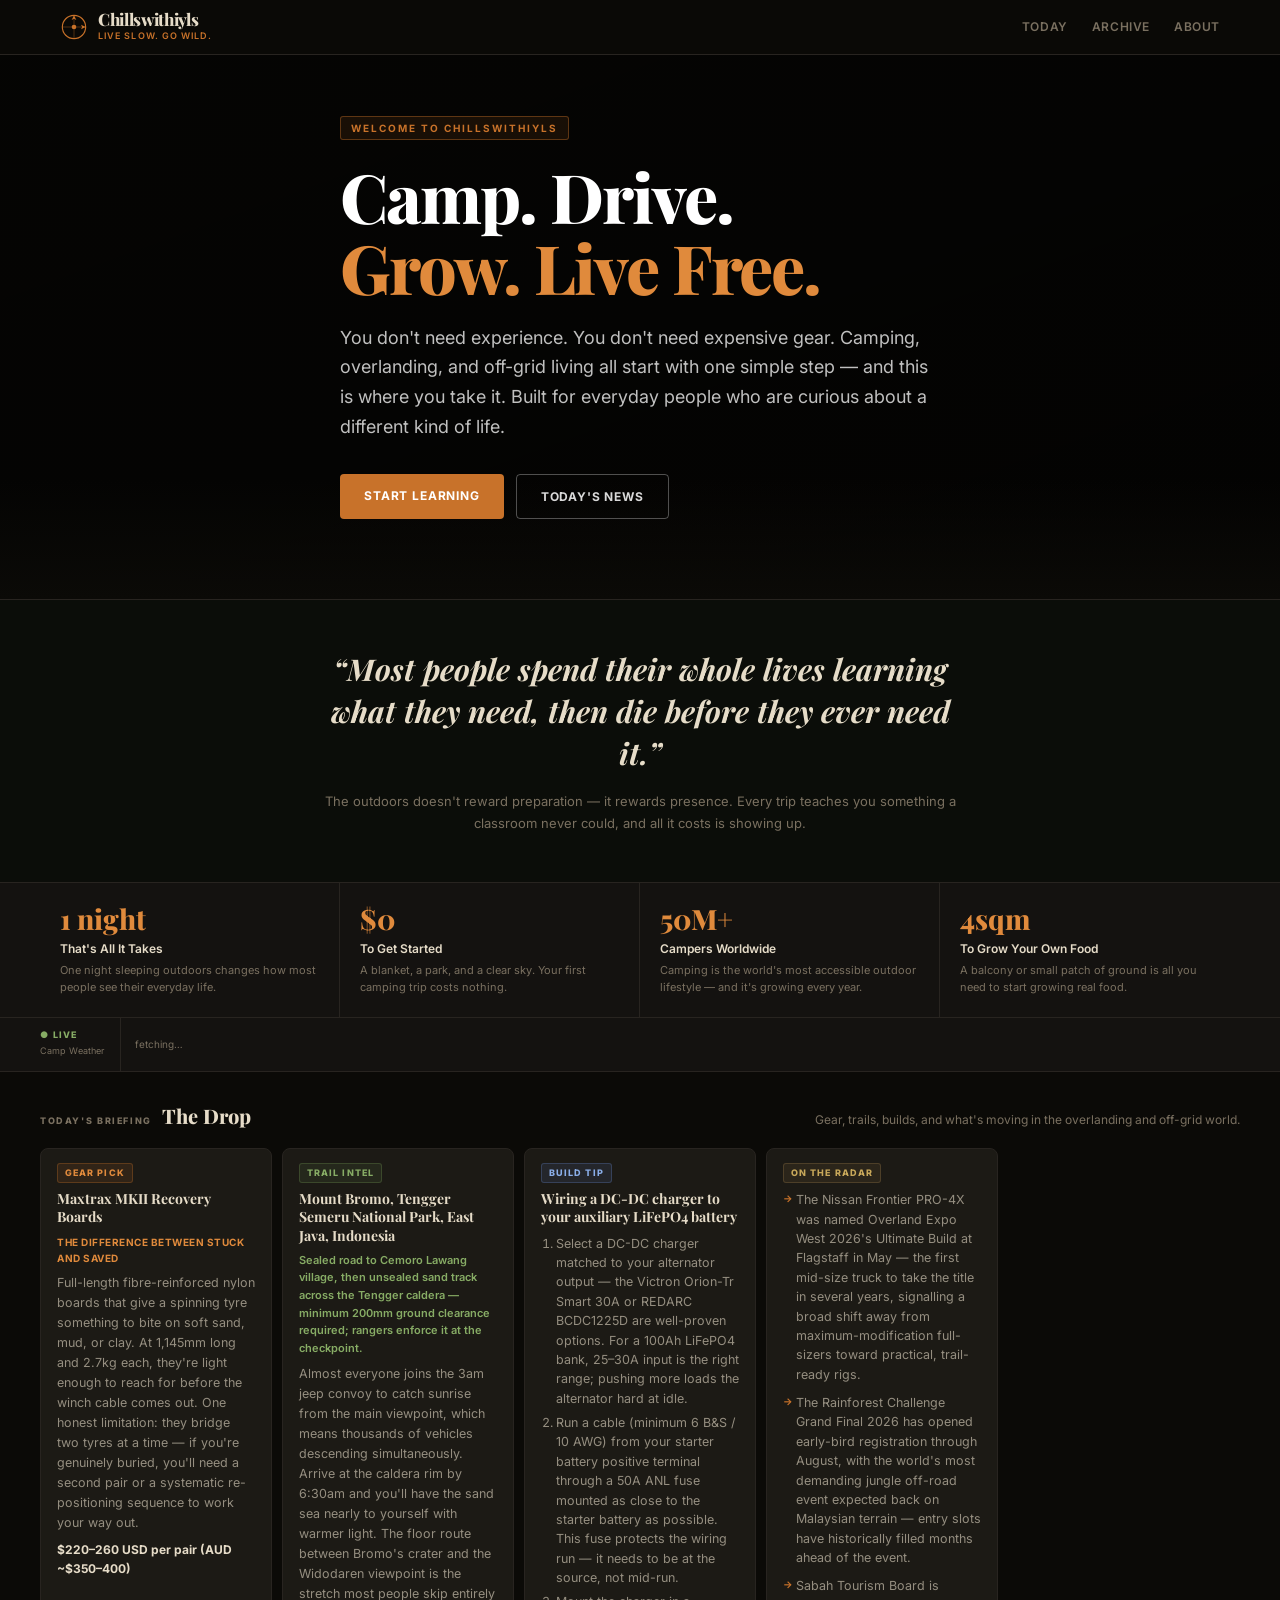
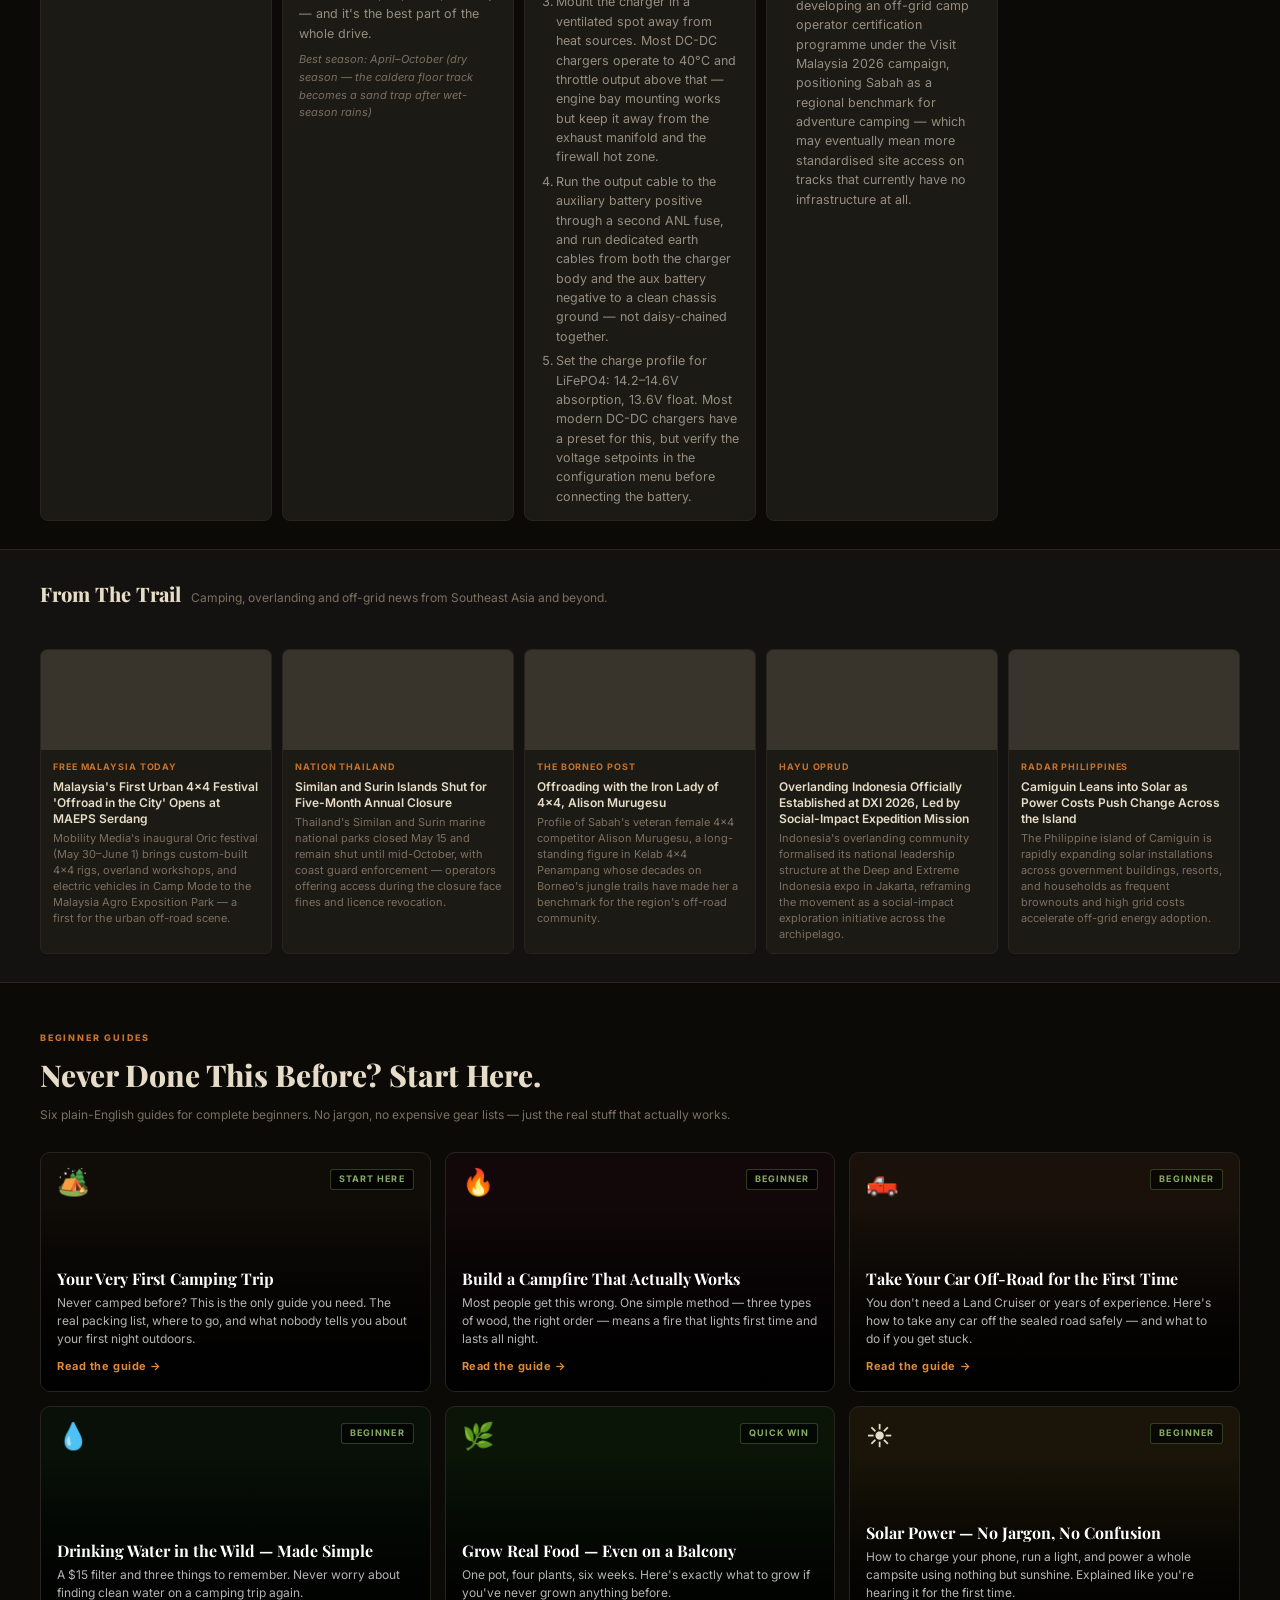
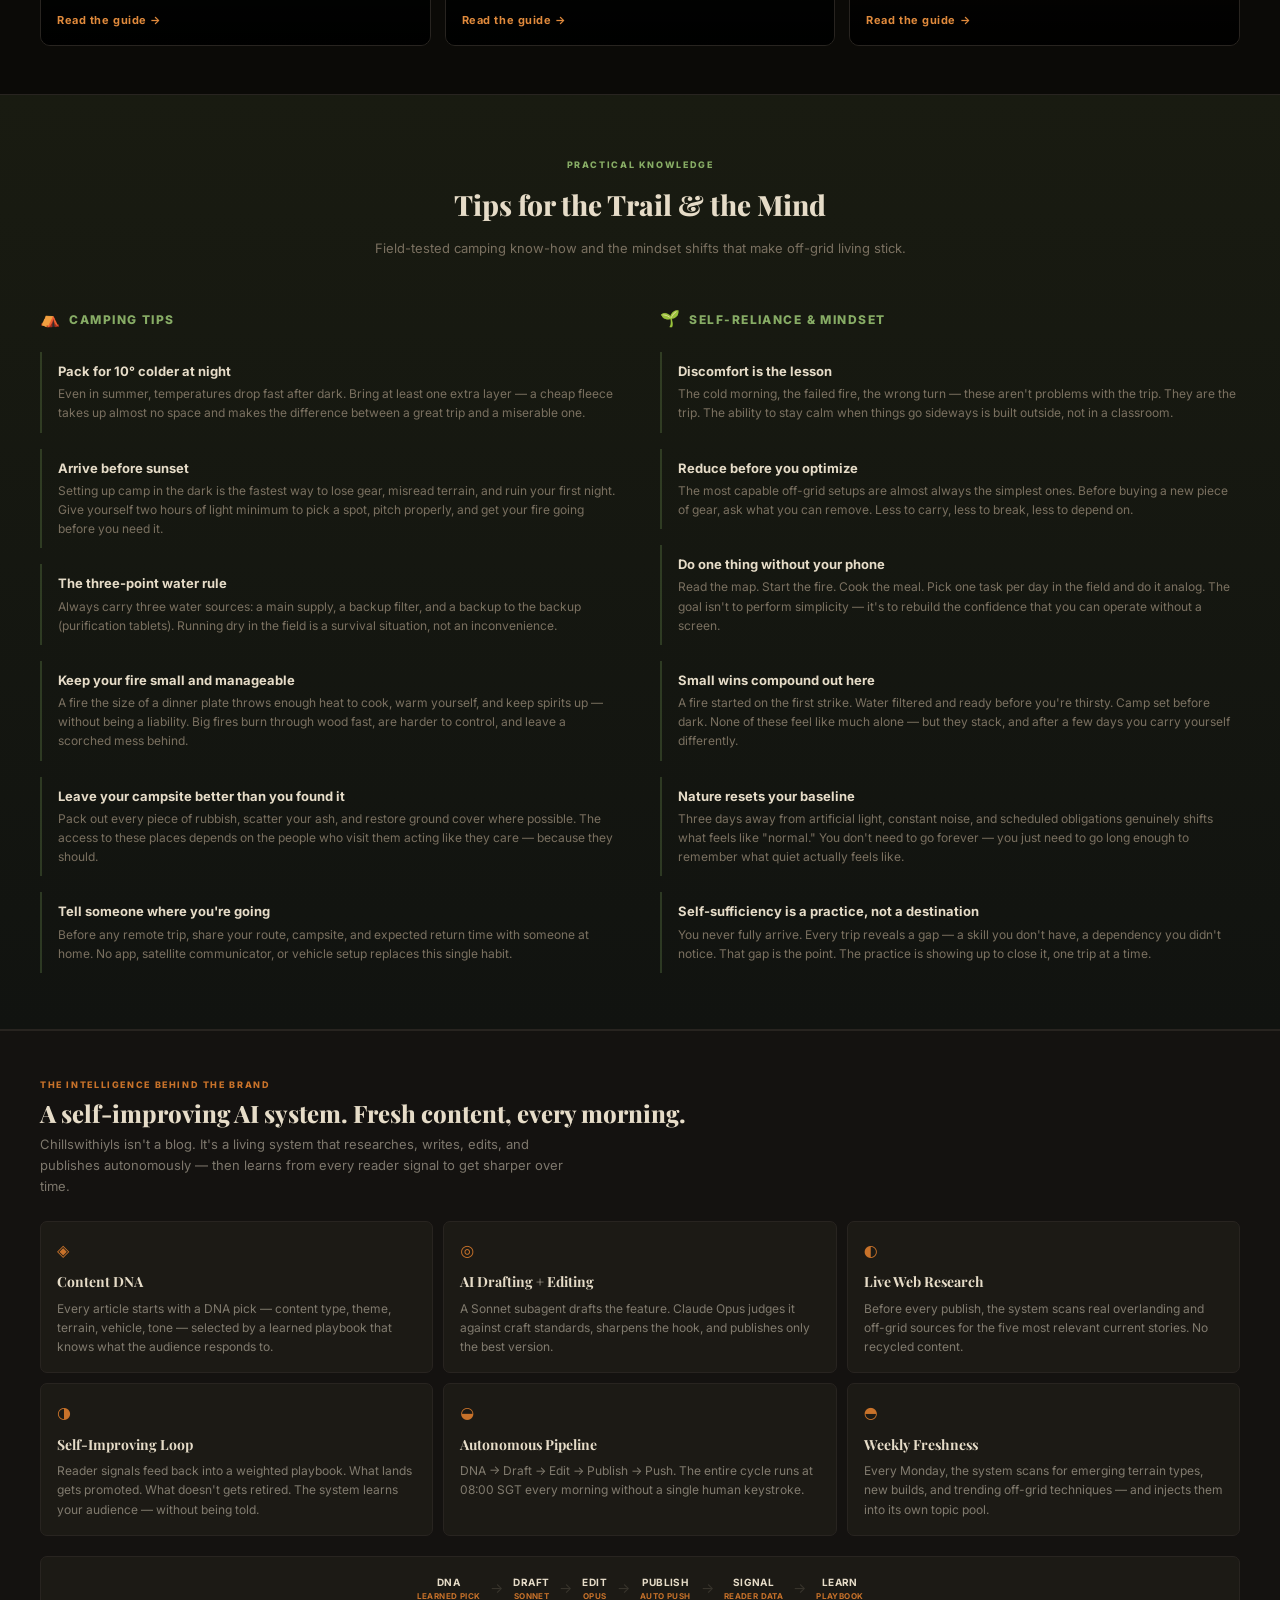
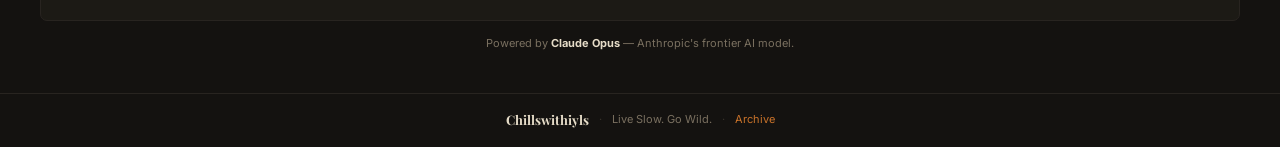
==== index.html @ 03a6cbcc "chore: publish 2026-06-02 14:29 SGT" ====
<!DOCTYPE html>
<html lang="en">
<head>
<meta charset="utf-8">
<meta name="viewport" content="width=device-width, initial-scale=1">
<title>Chillswithiyls — Live Slow. Go Wild.</title>
<meta name="description" content="Discover off-grid living, 4x4 culture, and self-sufficient life. Tutorials, daily briefings and real-world inspiration — for beginners and beyond.">
<link rel="canonical" href="https://adamdegoat.github.io/chillswithiyls/">
<meta property="og:type" content="website">
<meta property="og:site_name" content="Chillswithiyls">
<meta property="og:title" content="Chillswithiyls — Live Slow. Go Wild.">
<meta property="og:description" content="Discover off-grid living, 4x4 culture, and self-sufficient life. Tutorials, daily briefings and real-world inspiration — for beginners and beyond.">
<meta property="og:image" content="https://adamdegoat.github.io/chillswithiyls/assets/og-default.png">
<meta property="og:url" content="https://adamdegoat.github.io/chillswithiyls/">
<meta name="twitter:card" content="summary_large_image">
<link rel="preconnect" href="https://fonts.googleapis.com">
<link rel="preconnect" href="https://fonts.gstatic.com" crossorigin>
<link href="https://fonts.googleapis.com/css2?family=Playfair+Display:ital,wght@0,700;0,800;1,700&family=Inter:wght@400;500;600&display=swap" rel="stylesheet">
<link rel="stylesheet" href="https://adamdegoat.github.io/chillswithiyls/assets/style.css?v=202606021429">
</head>
<body>

<header class="masthead">
  <div class="mast-inner">
    <a href="https://adamdegoat.github.io/chillswithiyls/" class="mast-logo">
      <svg class="mast-icon" viewBox="0 0 48 48" fill="none" xmlns="http://www.w3.org/2000/svg">
        <circle cx="24" cy="24" r="20" stroke="currentColor" stroke-width="2"/>
        <path d="M24 4 L24 44 M4 24 L44 24" stroke="currentColor" stroke-width="1.5" opacity="0.4"/>
        <circle cx="24" cy="24" r="4" fill="currentColor"/>
        <path d="M24 4 L28 12 L24 10 L20 12 Z" fill="currentColor"/>
        <path d="M44 24 L36 20 L38 24 L36 28 Z" fill="currentColor"/>
      </svg>
      <div class="mast-text">
        <span class="mast-brand">Chillswithiyls</span>
        <span class="mast-tag">Live Slow. Go Wild.</span>
      </div>
    </a>
    <nav class="mast-nav">
      <a href="https://adamdegoat.github.io/chillswithiyls/">Today</a>
      <a href="https://adamdegoat.github.io/chillswithiyls/archive.html">Archive</a>
      <a href="https://adamdegoat.github.io/chillswithiyls/#how-it-works">About</a>
    </nav>
  </div>
</header>


<main>
  
<section class="lifestyle-hero">
  <div class="hero-content">
    <span class="hero-eyebrow">Welcome to Chillswithiyls</span>
    <h1 class="hero-headline">Camp. Drive.<br><span>Grow. Live Free.</span></h1>
    <p class="hero-sub">You don't need experience. You don't need expensive gear. Camping, overlanding, and off-grid living all start with one simple step — and this is where you take it. Built for everyday people who are curious about a different kind of life.</p>
    <div class="hero-actions">
      <a href="#start-here" class="btn-primary">Start Learning</a>
      <a href="#from-trail" class="btn-ghost">Today's News</a>
    </div>
  </div>
</section>

  
<section class="philosophy">
  <div class="philosophy-inner">
    <p class="phil-quote">&ldquo;Most people spend their whole lives learning what they need, then die before they ever need it.&rdquo;</p>
    <p class="phil-sub">The outdoors doesn&#x27;t reward preparation — it rewards presence. Every trip teaches you something a classroom never could, and all it costs is showing up.</p>
  </div>
</section>

  <section class="why-strip"><div class="why-inner"><div class="why-card"><span class="why-number">1 night</span><span class="why-label">That&#x27;s All It Takes</span><span class="why-desc">One night sleeping outdoors changes how most people see their everyday life.</span></div><div class="why-card"><span class="why-number">$0</span><span class="why-label">To Get Started</span><span class="why-desc">A blanket, a park, and a clear sky. Your first camping trip costs nothing.</span></div><div class="why-card"><span class="why-number">50M+</span><span class="why-label">Campers Worldwide</span><span class="why-desc">Camping is the world&#x27;s most accessible outdoor lifestyle — and it&#x27;s growing every year.</span></div><div class="why-card"><span class="why-number">4sqm</span><span class="why-label">To Grow Your Own Food</span><span class="why-desc">A balcony or small patch of ground is all you need to start growing real food.</span></div></div></section>
  
<section class="weather-panel" id="camp-weather">
  <div class="weather-inner">
    <div class="weather-bar">
      <div class="weather-label-col">
        <span class="weather-label">&#9679; Live</span>
        <span class="weather-sublabel">Camp Weather</span>
        <span class="weather-updated" id="weather-updated"></span>
      </div>
      <div class="weather-locs" id="weather-grid"><span class="weather-loading">fetching&hellip;</span></div>
    </div>
  </div>
</section>
<script>
(function() {
  var LOCS = [
    { name: 'Cameron Highlands', sub: 'MY', lat: 4.4696, lon: 101.3810, tz: 'Asia/Kuala_Lumpur' },
    { name: "Fraser's Hill",     sub: 'MY', lat: 3.7167, lon: 101.7333, tz: 'Asia/Kuala_Lumpur' },
    { name: 'Taman Negara',      sub: 'MY', lat: 4.7167, lon: 102.3833, tz: 'Asia/Kuala_Lumpur' },
    { name: 'Chiang Mai',        sub: 'TH', lat: 18.7883, lon: 98.9853, tz: 'Asia/Bangkok' },
    { name: 'Khao Yai',          sub: 'TH', lat: 14.4260, lon: 101.3686, tz: 'Asia/Bangkok' },
    { name: 'Krabi',             sub: 'TH', lat: 8.0863,  lon: 98.9063,  tz: 'Asia/Bangkok' }
  ];
  var WMO = {
    0:'\u2600\ufe0f',1:'\ud83c\udf24\ufe0f',2:'\u26c5',3:'\u2601\ufe0f',
    45:'\ud83c\udf2b\ufe0f',48:'\ud83c\udf2b\ufe0f',
    51:'\ud83c\udf26\ufe0f',53:'\ud83c\udf26\ufe0f',55:'\ud83c\udf27\ufe0f',
    61:'\ud83c\udf27\ufe0f',63:'\ud83c\udf27\ufe0f',65:'\ud83c\udf27\ufe0f',
    80:'\ud83c\udf26\ufe0f',81:'\ud83c\udf27\ufe0f',82:'\u26c8\ufe0f',
    95:'\u26c8\ufe0f',96:'\u26c8\ufe0f',99:'\u26c8\ufe0f'
  };
  function icon(c){ return WMO[c]||WMO[Math.floor(c/10)*10]||'\ud83c\udf21\ufe0f'; }
  function outlook(rain,wind){
    if(rain<=20&&wind<=25) return['Good','#87ac65'];
    if(rain<=50&&wind<=40) return['Fair','#c8a85a'];
    return['Tough','#c8722a'];
  }
  var DAYS=['Sun','Mon','Tue','Wed','Thu','Fri','Sat'];
  var grid=document.getElementById('weather-grid');
  var upd=document.getElementById('weather-updated');
  if(!grid) return;
  var pending=LOCS.length, items=new Array(LOCS.length);
  LOCS.forEach(function(loc,idx){
    fetch('https://api.open-meteo.com/v1/forecast?latitude='+loc.lat+'&longitude='+loc.lon
      +'&current=temperature_2m,weather_code,wind_speed_10m,relative_humidity_2m,apparent_temperature'
      +'&daily=weather_code,temperature_2m_max,temperature_2m_min,precipitation_probability_max'
      +'&timezone='+encodeURIComponent(loc.tz)+'&forecast_days=4')
    .then(function(r){return r.json();})
    .then(function(d){
      var cur=d.current, dl=d.daily;
      var rain=dl.precipitation_probability_max[0]||0;
      var ol=outlook(rain,cur.wind_speed_10m);
      var fcast=dl.time.slice(1,4).map(function(t,i){
        var day=new Date(t);
        return '<span class="wf-pill">'
          +DAYS[day.getDay()].slice(0,2)
          +' '+icon(dl.weather_code[i+1])
          +' '+Math.round(dl.temperature_2m_max[i+1])
          +'/'+Math.round(dl.temperature_2m_min[i+1])+'&deg;'
          +' <em>'+( dl.precipitation_probability_max[i+1]||0)+'%</em>'
          +'</span>';
      }).join('');
      var el=document.createElement('div');
      el.className='weather-loc'+(idx===2?' weather-loc--divider':'');
      el.innerHTML=
        '<div class="wl-top">'
          +'<span class="wl-name">'+loc.name+'</span>'
          +'<span class="wl-country">'+loc.sub+'</span>'
        +'</div>'
        +'<div class="wl-main">'
          +'<span class="wl-icon">'+icon(cur.weather_code)+'</span>'
          +'<span class="wl-temp">'+Math.round(cur.temperature_2m)+'&deg;</span>'
          +'<span class="wl-feels">feels '+Math.round(cur.apparent_temperature)+'&deg;</span>'
          +'<span class="wl-score" style="color:'+ol[1]+'">'+ol[0]+'</span>'
        +'</div>'
        +'<div class="wl-meta">'
          +'<span>&#128167;'+cur.relative_humidity_2m+'%</span>'
          +'<span>&#128168;'+Math.round(cur.wind_speed_10m)+'km/h</span>'
          +'<span>&#127783;'+rain+'% rain</span>'
        +'</div>'
        +'<div class="wl-forecast">'+fcast+'</div>';
      items[idx]=el;
      if(--pending===0){
        grid.innerHTML='';
        items.forEach(function(e){if(e)grid.appendChild(e);});
        var n=new Date();
        upd.textContent=n.getHours()+':'+(n.getMinutes()<10?'0':'')+n.getMinutes()+' SGT';
      }
    }).catch(function(){if(--pending===0&&!grid.children.length)grid.innerHTML='';});
  });
})();
</script>

  
<section class="the-drop" id="the-drop">
  <div class="drop-inner">
    <div class="drop-header">
      <span class="drop-eyebrow">Today's Briefing</span>
      <h2 class="drop-heading">The Drop</h2>
      <p class="drop-sub">Gear, trails, builds, and what's moving in the overlanding and off-grid world.</p>
    </div>
    <div class="drop-grid">
      
<div class="drop-card">
  <div class="drop-pill drop-pill--gear">Gear Pick</div>
  <h3 class="drop-title">Maxtrax MKII Recovery Boards</h3>
  <p class="drop-verdict">The difference between stuck and saved</p>
  <p class="drop-body">Full-length fibre-reinforced nylon boards that give a spinning tyre something to bite on soft sand, mud, or clay. At 1,145mm long and 2.7kg each, they&#x27;re light enough to reach for before the winch cable comes out. One honest limitation: they bridge two tyres at a time — if you&#x27;re genuinely buried, you&#x27;ll need a second pair or a systematic re-positioning sequence to work your way out.</p>
  <span class="drop-price">$220–260 USD per pair (AUD ~$350–400)</span>
</div>
      
<div class="drop-card">
  <div class="drop-pill drop-pill--trail">Trail Intel</div>
  <h3 class="drop-title">Mount Bromo, Tengger Semeru National Park, East Java, Indonesia</h3>
  <p class="drop-access">Sealed road to Cemoro Lawang village, then unsealed sand track across the Tengger caldera — minimum 200mm ground clearance required; rangers enforce it at the checkpoint.</p>
  <p class="drop-body">Almost everyone joins the 3am jeep convoy to catch sunrise from the main viewpoint, which means thousands of vehicles descending simultaneously. Arrive at the caldera rim by 6:30am and you&#x27;ll have the sand sea nearly to yourself with warmer light. The floor route between Bromo&#x27;s crater and the Widodaren viewpoint is the stretch most people skip entirely — and it&#x27;s the best part of the whole drive.</p>
  <span class="drop-season">Best season: April–October (dry season — the caldera floor track becomes a sand trap after wet-season rains)</span>
</div>
      
<div class="drop-card">
  <div class="drop-pill drop-pill--build">Build Tip</div>
  <h3 class="drop-title">Wiring a DC-DC charger to your auxiliary LiFePO4 battery</h3>
  <ol class='drop-steps'><li>Select a DC-DC charger matched to your alternator output — the Victron Orion-Tr Smart 30A or REDARC BCDC1225D are well-proven options. For a 100Ah LiFePO4 bank, 25–30A input is the right range; pushing more loads the alternator hard at idle.</li><li>Run a cable (minimum 6 B&amp;S / 10 AWG) from your starter battery positive terminal through a 50A ANL fuse mounted as close to the starter battery as possible. This fuse protects the wiring run — it needs to be at the source, not mid-run.</li><li>Mount the charger in a ventilated spot away from heat sources. Most DC-DC chargers operate to 40°C and throttle output above that — engine bay mounting works but keep it away from the exhaust manifold and the firewall hot zone.</li><li>Run the output cable to the auxiliary battery positive through a second ANL fuse, and run dedicated earth cables from both the charger body and the aux battery negative to a clean chassis ground — not daisy-chained together.</li><li>Set the charge profile for LiFePO4: 14.2–14.6V absorption, 13.6V float. Most modern DC-DC chargers have a preset for this, but verify the voltage setpoints in the configuration menu before connecting the battery.</li></ol>
</div>
      
<div class="drop-card">
  <div class="drop-pill drop-pill--radar">On The Radar</div>
  <ul class="drop-radar"><li>The Nissan Frontier PRO-4X was named Overland Expo West 2026&#x27;s Ultimate Build at Flagstaff in May — the first mid-size truck to take the title in several years, signalling a broad shift away from maximum-modification full-sizers toward practical, trail-ready rigs.</li><li>The Rainforest Challenge Grand Final 2026 has opened early-bird registration through August, with the world&#x27;s most demanding jungle off-road event expected back on Malaysian terrain — entry slots have historically filled months ahead of the event.</li><li>Sabah Tourism Board is developing an off-grid camp operator certification programme under the Visit Malaysia 2026 campaign, positioning Sabah as a regional benchmark for adventure camping — which may eventually mean more standardised site access on tracks that currently have no infrastructure at all.</li></ul>
</div>
    </div>
  </div>
</section>
  
<section class="from-trail" id="from-trail">
  <div class="section-inner">
    <div class="section-header">
      <h2 class="section-title">From The Trail</h2>
      <span class="section-sub">Camping, overlanding and off-grid news from Southeast Asia and beyond.</span>
    </div>
    <div class="news-grid">
<a class="news-card" href="https://www.freemalaysiatoday.com/category/nation/2026/05/29/mobility-media-holds-inaugural-4x4-festival-offroad-in-the-city" target="_blank" rel="noopener">
  <div class="news-img" style="background-image:url(https://media.freemalaysiatoday.com/wp-content/uploads/2026/05/f935ac99-maeps-serdang-emel-pic-290526-1.webp)"></div>
  <div class="news-body">
    <span class="news-source">Free Malaysia Today</span>
    <p class="news-hed">Malaysia&#x27;s First Urban 4×4 Festival &#x27;Offroad in the City&#x27; Opens at MAEPS Serdang</p>
    <p class="news-sum">Mobility Media&#x27;s inaugural Oric festival (May 30–June 1) brings custom-built 4×4 rigs, overland workshops, and electric vehicles in Camp Mode to the Malaysia Agro Exposition Park — a first for the urban off-road scene.</p>
  </div>
</a>
<a class="news-card" href="https://www.nationthailand.com/news/tourism/40066673" target="_blank" rel="noopener">
  <div class="news-img" style="background-image:url(https://media.nationthailand.com/uploads/images/md/2026/05/BlQ04L7pvXxJE5kXzQPt.webp)"></div>
  <div class="news-body">
    <span class="news-source">Nation Thailand</span>
    <p class="news-hed">Similan and Surin Islands Shut for Five-Month Annual Closure</p>
    <p class="news-sum">Thailand&#x27;s Similan and Surin marine national parks closed May 15 and remain shut until mid-October, with coast guard enforcement — operators offering access during the closure face fines and licence revocation.</p>
  </div>
</a>
<a class="news-card" href="https://www.theborneopost.com/2026/04/27/offroading-with-the-iron-lady-of-4x4-alison-murugesu/" target="_blank" rel="noopener">
  <div class="news-img news-img--none"></div>
  <div class="news-body">
    <span class="news-source">The Borneo Post</span>
    <p class="news-hed">Offroading with the Iron Lady of 4x4, Alison Murugesu</p>
    <p class="news-sum">Profile of Sabah&#x27;s veteran female 4x4 competitor Alison Murugesu, a long-standing figure in Kelab 4x4 Penampang whose decades on Borneo&#x27;s jungle trails have made her a benchmark for the region&#x27;s off-road community.</p>
  </div>
</a>
<a class="news-card" href="https://hayuoprud.com/2026/04/25/overlanding-indonesia-resmi-dikukuhkan-di-dxi-2026-usung-misi-jelajah-nusantara-berbasis-sosial/" target="_blank" rel="noopener">
  <div class="news-img news-img--none"></div>
  <div class="news-body">
    <span class="news-source">Hayu Oprud</span>
    <p class="news-hed">Overlanding Indonesia Officially Established at DXI 2026, Led by Social-Impact Expedition Mission</p>
    <p class="news-sum">Indonesia&#x27;s overlanding community formalised its national leadership structure at the Deep and Extreme Indonesia expo in Jakarta, reframing the movement as a social-impact exploration initiative across the archipelago.</p>
  </div>
</a>
<a class="news-card" href="https://radar.ph/camiguin-leans-into-solar-as-power-costs-push-change-across-the-island/" target="_blank" rel="noopener">
  <div class="news-img" style="background-image:url(https://radar.ph/wp-content/uploads/2026/04/Camiguin-Solar-2.jpeg)"></div>
  <div class="news-body">
    <span class="news-source">Radar Philippines</span>
    <p class="news-hed">Camiguin Leans into Solar as Power Costs Push Change Across the Island</p>
    <p class="news-sum">The Philippine island of Camiguin is rapidly expanding solar installations across government buildings, resorts, and households as frequent brownouts and high grid costs accelerate off-grid energy adoption.</p>
  </div>
</a></div>
  </div>
</section>
  
<section class="tutorials" id="start-here">
  <div class="tutorials-inner">
    <p class="section-label">Beginner Guides</p>
    <h2 class="section-heading">Never Done This Before? Start Here.</h2>
    <p class="section-sub">Six plain-English guides for complete beginners. No jargon, no expensive gear lists — just the real stuff that actually works.</p>
    <div class="tutorial-grid">

      <a class="tutorial-card" href="https://adamdegoat.github.io/chillswithiyls/guides/first-camping-trip.html" style="background-image: linear-gradient(to bottom, transparent 20%, rgba(0,0,0,0.9) 100%), url('https://images.unsplash.com/photo-1504280390367-361c6d9f38f4?auto=format&fit=crop&w=800&q=80'); background-color:#100c08;">
        <span class="tutorial-icon">🏕️</span>
        <span class="tutorial-pill">Start Here</span>
        <div class="tutorial-body">
          <h3 class="tutorial-title">Your Very First Camping Trip</h3>
          <p class="tutorial-desc">Never camped before? This is the only guide you need. The real packing list, where to go, and what nobody tells you about your first night outdoors.</p>
          <span class="tutorial-cta">Read the guide →</span>
        </div>
      </a>

      <a class="tutorial-card" href="https://adamdegoat.github.io/chillswithiyls/guides/build-a-campfire.html" style="background-image: linear-gradient(to bottom, transparent 20%, rgba(0,0,0,0.9) 100%), url('https://images.unsplash.com/photo-1455763916899-e8b50eca9967?auto=format&fit=crop&w=800&q=80'); background-color:#12080a;">
        <span class="tutorial-icon">🔥</span>
        <span class="tutorial-pill">Beginner</span>
        <div class="tutorial-body">
          <h3 class="tutorial-title">Build a Campfire That Actually Works</h3>
          <p class="tutorial-desc">Most people get this wrong. One simple method — three types of wood, the right order — means a fire that lights first time and lasts all night.</p>
          <span class="tutorial-cta">Read the guide →</span>
        </div>
      </a>

      <a class="tutorial-card" href="https://adamdegoat.github.io/chillswithiyls/guides/first-off-road.html" style="background-image: linear-gradient(to bottom, transparent 20%, rgba(0,0,0,0.9) 100%), url('https://images.unsplash.com/photo-1469474968028-56623f02e42e?auto=format&fit=crop&w=800&q=80'); background-color:#1a120a;">
        <span class="tutorial-icon">🛻</span>
        <span class="tutorial-pill">Beginner</span>
        <div class="tutorial-body">
          <h3 class="tutorial-title">Take Your Car Off-Road for the First Time</h3>
          <p class="tutorial-desc">You don't need a Land Cruiser or years of experience. Here's how to take any car off the sealed road safely — and what to do if you get stuck.</p>
          <span class="tutorial-cta">Read the guide →</span>
        </div>
      </a>

      <a class="tutorial-card" href="https://adamdegoat.github.io/chillswithiyls/guides/safe-water.html" style="background-image: linear-gradient(to bottom, transparent 20%, rgba(0,0,0,0.9) 100%), url('https://images.unsplash.com/photo-1441974231531-c6227db76b6e?auto=format&fit=crop&w=800&q=80'); background-color:#081008;">
        <span class="tutorial-icon">💧</span>
        <span class="tutorial-pill">Beginner</span>
        <div class="tutorial-body">
          <h3 class="tutorial-title">Drinking Water in the Wild — Made Simple</h3>
          <p class="tutorial-desc">A $15 filter and three things to remember. Never worry about finding clean water on a camping trip again.</p>
          <span class="tutorial-cta">Read the guide →</span>
        </div>
      </a>

      <a class="tutorial-card" href="https://adamdegoat.github.io/chillswithiyls/guides/grow-your-own.html" style="background-image: linear-gradient(to bottom, transparent 20%, rgba(0,0,0,0.9) 100%), url('https://images.unsplash.com/photo-1416879595882-3373a0480b5b?auto=format&fit=crop&w=800&q=80'); background-color:#0a1508;">
        <span class="tutorial-icon">🌿</span>
        <span class="tutorial-pill">Quick Win</span>
        <div class="tutorial-body">
          <h3 class="tutorial-title">Grow Real Food — Even on a Balcony</h3>
          <p class="tutorial-desc">One pot, four plants, six weeks. Here's exactly what to grow if you've never grown anything before.</p>
          <span class="tutorial-cta">Read the guide →</span>
        </div>
      </a>

      <a class="tutorial-card" href="https://adamdegoat.github.io/chillswithiyls/guides/solar-basics.html" style="background-image: linear-gradient(to bottom, transparent 20%, rgba(0,0,0,0.9) 100%), url('https://images.unsplash.com/photo-1509391366360-2e959784a276?auto=format&fit=crop&w=800&q=80'); background-color:#1a1508;">
        <span class="tutorial-icon">☀️</span>
        <span class="tutorial-pill">Beginner</span>
        <div class="tutorial-body">
          <h3 class="tutorial-title">Solar Power — No Jargon, No Confusion</h3>
          <p class="tutorial-desc">How to charge your phone, run a light, and power a whole campsite using nothing but sunshine. Explained like you're hearing it for the first time.</p>
          <span class="tutorial-cta">Read the guide →</span>
        </div>
      </a>

    </div>
  </div>
</section>

  
<section class="tips-section" id="tips">
  <div class="tips-inner">
    <div class="tips-header">
      <span class="tips-eyebrow">Practical Knowledge</span>
      <h2 class="tips-title">Tips for the Trail &amp; the Mind</h2>
      <p class="tips-sub">Field-tested camping know-how and the mindset shifts that make off-grid living stick.</p>
    </div>
    <div class="tips-columns">
      <div class="tips-col">
        <h3 class="tips-col-heading"><span class="tips-col-icon">&#x26FA;</span> Camping Tips</h3>
        <ul class="tips-list"><li class="tips-item"><span class="tips-item-label">Pack for 10° colder at night</span><span class="tips-item-body">Even in summer, temperatures drop fast after dark. Bring at least one extra layer — a cheap fleece takes up almost no space and makes the difference between a great trip and a miserable one.</span></li><li class="tips-item"><span class="tips-item-label">Arrive before sunset</span><span class="tips-item-body">Setting up camp in the dark is the fastest way to lose gear, misread terrain, and ruin your first night. Give yourself two hours of light minimum to pick a spot, pitch properly, and get your fire going before you need it.</span></li><li class="tips-item"><span class="tips-item-label">The three-point water rule</span><span class="tips-item-body">Always carry three water sources: a main supply, a backup filter, and a backup to the backup (purification tablets). Running dry in the field is a survival situation, not an inconvenience.</span></li><li class="tips-item"><span class="tips-item-label">Keep your fire small and manageable</span><span class="tips-item-body">A fire the size of a dinner plate throws enough heat to cook, warm yourself, and keep spirits up — without being a liability. Big fires burn through wood fast, are harder to control, and leave a scorched mess behind.</span></li><li class="tips-item"><span class="tips-item-label">Leave your campsite better than you found it</span><span class="tips-item-body">Pack out every piece of rubbish, scatter your ash, and restore ground cover where possible. The access to these places depends on the people who visit them acting like they care — because they should.</span></li><li class="tips-item"><span class="tips-item-label">Tell someone where you&#x27;re going</span><span class="tips-item-body">Before any remote trip, share your route, campsite, and expected return time with someone at home. No app, satellite communicator, or vehicle setup replaces this single habit.</span></li></ul>
      </div>
      <div class="tips-col">
        <h3 class="tips-col-heading"><span class="tips-col-icon">&#x1F331;</span> Self-Reliance &amp; Mindset</h3>
        <ul class="tips-list"><li class="tips-item"><span class="tips-item-label">Discomfort is the lesson</span><span class="tips-item-body">The cold morning, the failed fire, the wrong turn — these aren&#x27;t problems with the trip. They are the trip. The ability to stay calm when things go sideways is built outside, not in a classroom.</span></li><li class="tips-item"><span class="tips-item-label">Reduce before you optimize</span><span class="tips-item-body">The most capable off-grid setups are almost always the simplest ones. Before buying a new piece of gear, ask what you can remove. Less to carry, less to break, less to depend on.</span></li><li class="tips-item"><span class="tips-item-label">Do one thing without your phone</span><span class="tips-item-body">Read the map. Start the fire. Cook the meal. Pick one task per day in the field and do it analog. The goal isn&#x27;t to perform simplicity — it&#x27;s to rebuild the confidence that you can operate without a screen.</span></li><li class="tips-item"><span class="tips-item-label">Small wins compound out here</span><span class="tips-item-body">A fire started on the first strike. Water filtered and ready before you&#x27;re thirsty. Camp set before dark. None of these feel like much alone — but they stack, and after a few days you carry yourself differently.</span></li><li class="tips-item"><span class="tips-item-label">Nature resets your baseline</span><span class="tips-item-body">Three days away from artificial light, constant noise, and scheduled obligations genuinely shifts what feels like &quot;normal.&quot; You don&#x27;t need to go forever — you just need to go long enough to remember what quiet actually feels like.</span></li><li class="tips-item"><span class="tips-item-label">Self-sufficiency is a practice, not a destination</span><span class="tips-item-body">You never fully arrive. Every trip reveals a gap — a skill you don&#x27;t have, a dependency you didn&#x27;t notice. That gap is the point. The practice is showing up to close it, one trip at a time.</span></li></ul>
      </div>
    </div>
  </div>
</section>
</main>


<section class="how-it-works" id="how-it-works">
  <div class="hiw-inner">
    <div class="hiw-header">
      <span class="hiw-eyebrow">The Intelligence Behind the Brand</span>
      <h2 class="hiw-title">A self-improving AI system. Fresh content, every morning.</h2>
      <p class="hiw-sub">Chillswithiyls isn't a blog. It's a living system that researches, writes, edits, and publishes autonomously — then learns from every reader signal to get sharper over time.</p>
    </div>
    <div class="hiw-grid">
      <div class="hiw-card">
        <div class="hiw-icon">◈</div>
        <h3>Content DNA</h3>
        <p>Every article starts with a DNA pick — content type, theme, terrain, vehicle, tone — selected by a learned playbook that knows what the audience responds to.</p>
      </div>
      <div class="hiw-card">
        <div class="hiw-icon">◎</div>
        <h3>AI Drafting + Editing</h3>
        <p>A Sonnet subagent drafts the feature. Claude Opus judges it against craft standards, sharpens the hook, and publishes only the best version.</p>
      </div>
      <div class="hiw-card">
        <div class="hiw-icon">◐</div>
        <h3>Live Web Research</h3>
        <p>Before every publish, the system scans real overlanding and off-grid sources for the five most relevant current stories. No recycled content.</p>
      </div>
      <div class="hiw-card">
        <div class="hiw-icon">◑</div>
        <h3>Self-Improving Loop</h3>
        <p>Reader signals feed back into a weighted playbook. What lands gets promoted. What doesn't gets retired. The system learns your audience — without being told.</p>
      </div>
      <div class="hiw-card">
        <div class="hiw-icon">◒</div>
        <h3>Autonomous Pipeline</h3>
        <p>DNA → Draft → Edit → Publish → Push. The entire cycle runs at 08:00 SGT every morning without a single human keystroke.</p>
      </div>
      <div class="hiw-card">
        <div class="hiw-icon">◓</div>
        <h3>Weekly Freshness</h3>
        <p>Every Monday, the system scans for emerging terrain types, new builds, and trending off-grid techniques — and injects them into its own topic pool.</p>
      </div>
    </div>
    <div class="hiw-flow">
      <div class="flow-step">DNA<br><span>Learned pick</span></div>
      <div class="flow-arrow">→</div>
      <div class="flow-step">Draft<br><span>Sonnet</span></div>
      <div class="flow-arrow">→</div>
      <div class="flow-step">Edit<br><span>Opus</span></div>
      <div class="flow-arrow">→</div>
      <div class="flow-step">Publish<br><span>Auto push</span></div>
      <div class="flow-arrow">→</div>
      <div class="flow-step">Signal<br><span>Reader data</span></div>
      <div class="flow-arrow">→</div>
      <div class="flow-step">Learn<br><span>Playbook</span></div>
    </div>
    <p class="hiw-powered">Powered by <strong>Claude Opus</strong> — Anthropic's frontier AI model.</p>
  </div>
</section>


<footer class="site-footer">
  <div class="footer-inner">
    <span class="footer-brand">Chillswithiyls</span>
    <span class="footer-sep">·</span>
    <span>Live Slow. Go Wild.</span>
    <span class="footer-sep">·</span>
    <a href="https://adamdegoat.github.io/chillswithiyls/archive.html">Archive</a>
  </div>
</footer>

</body>
</html>
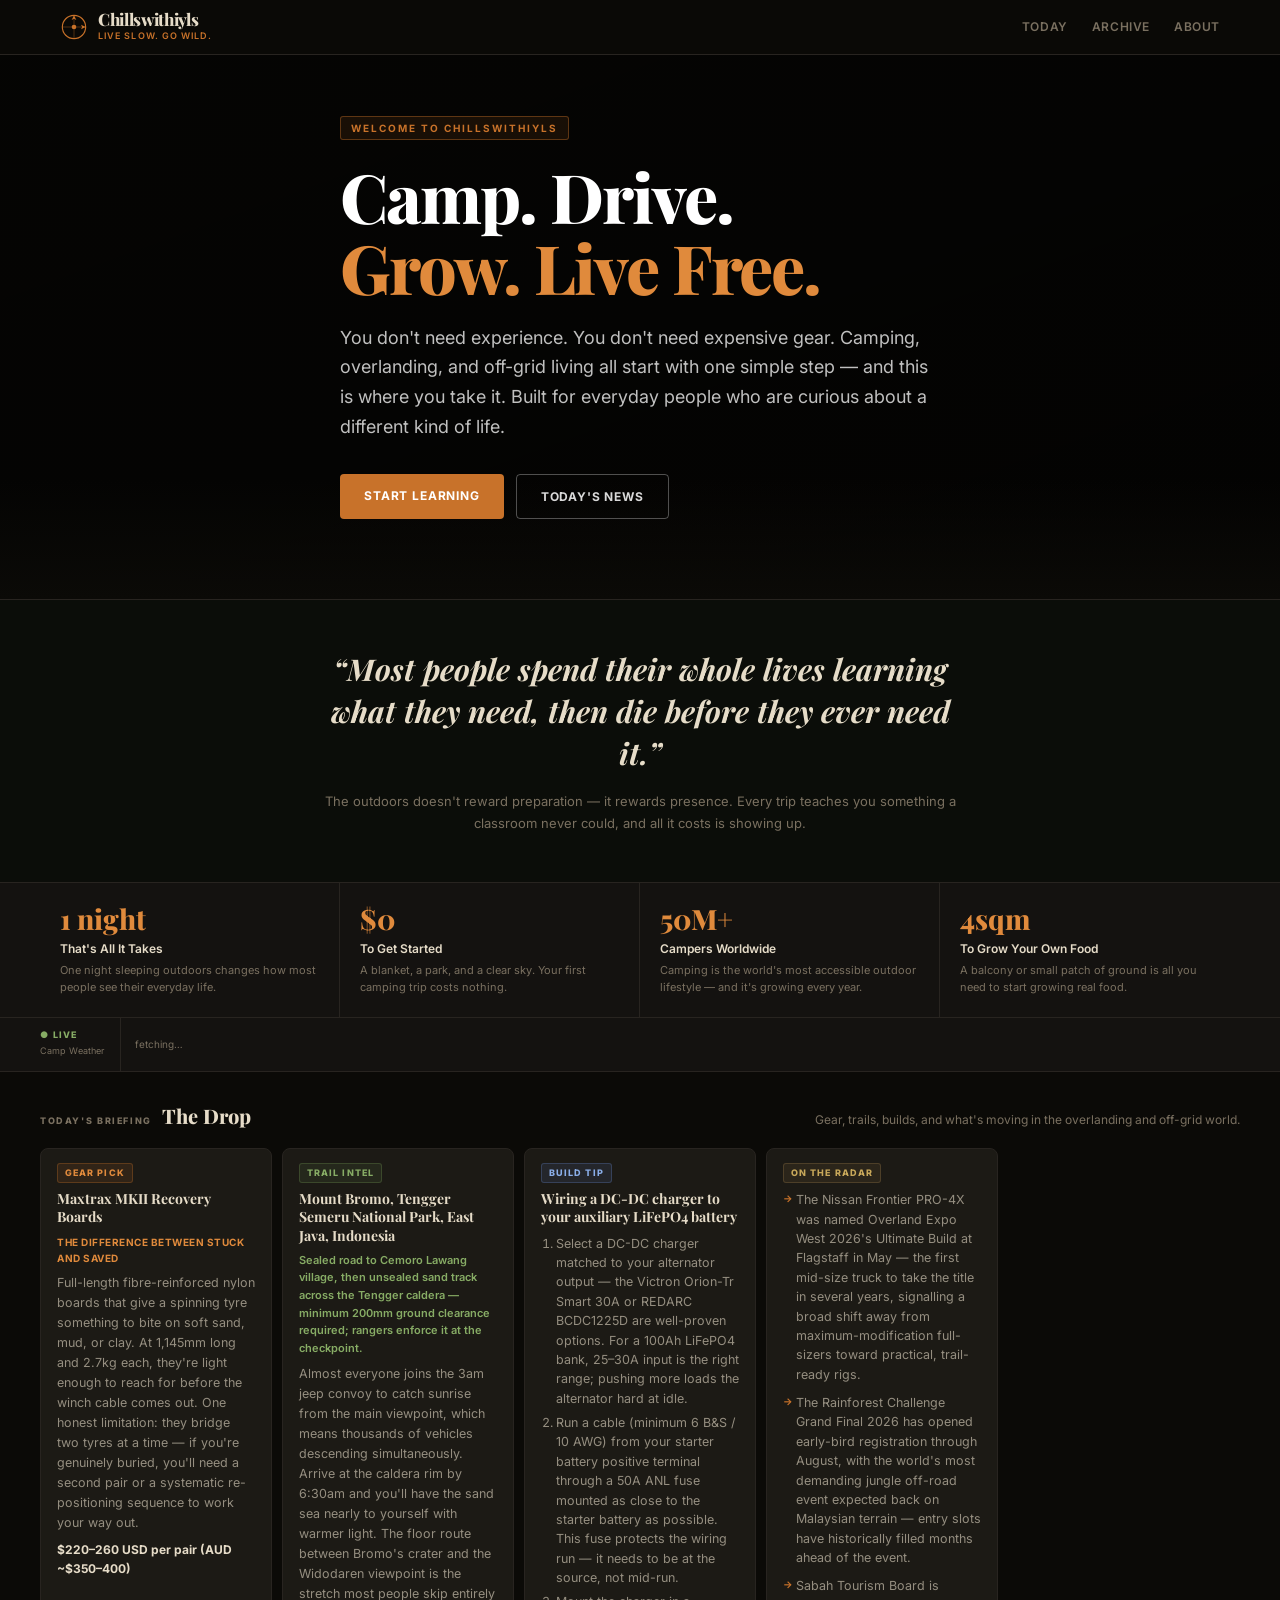
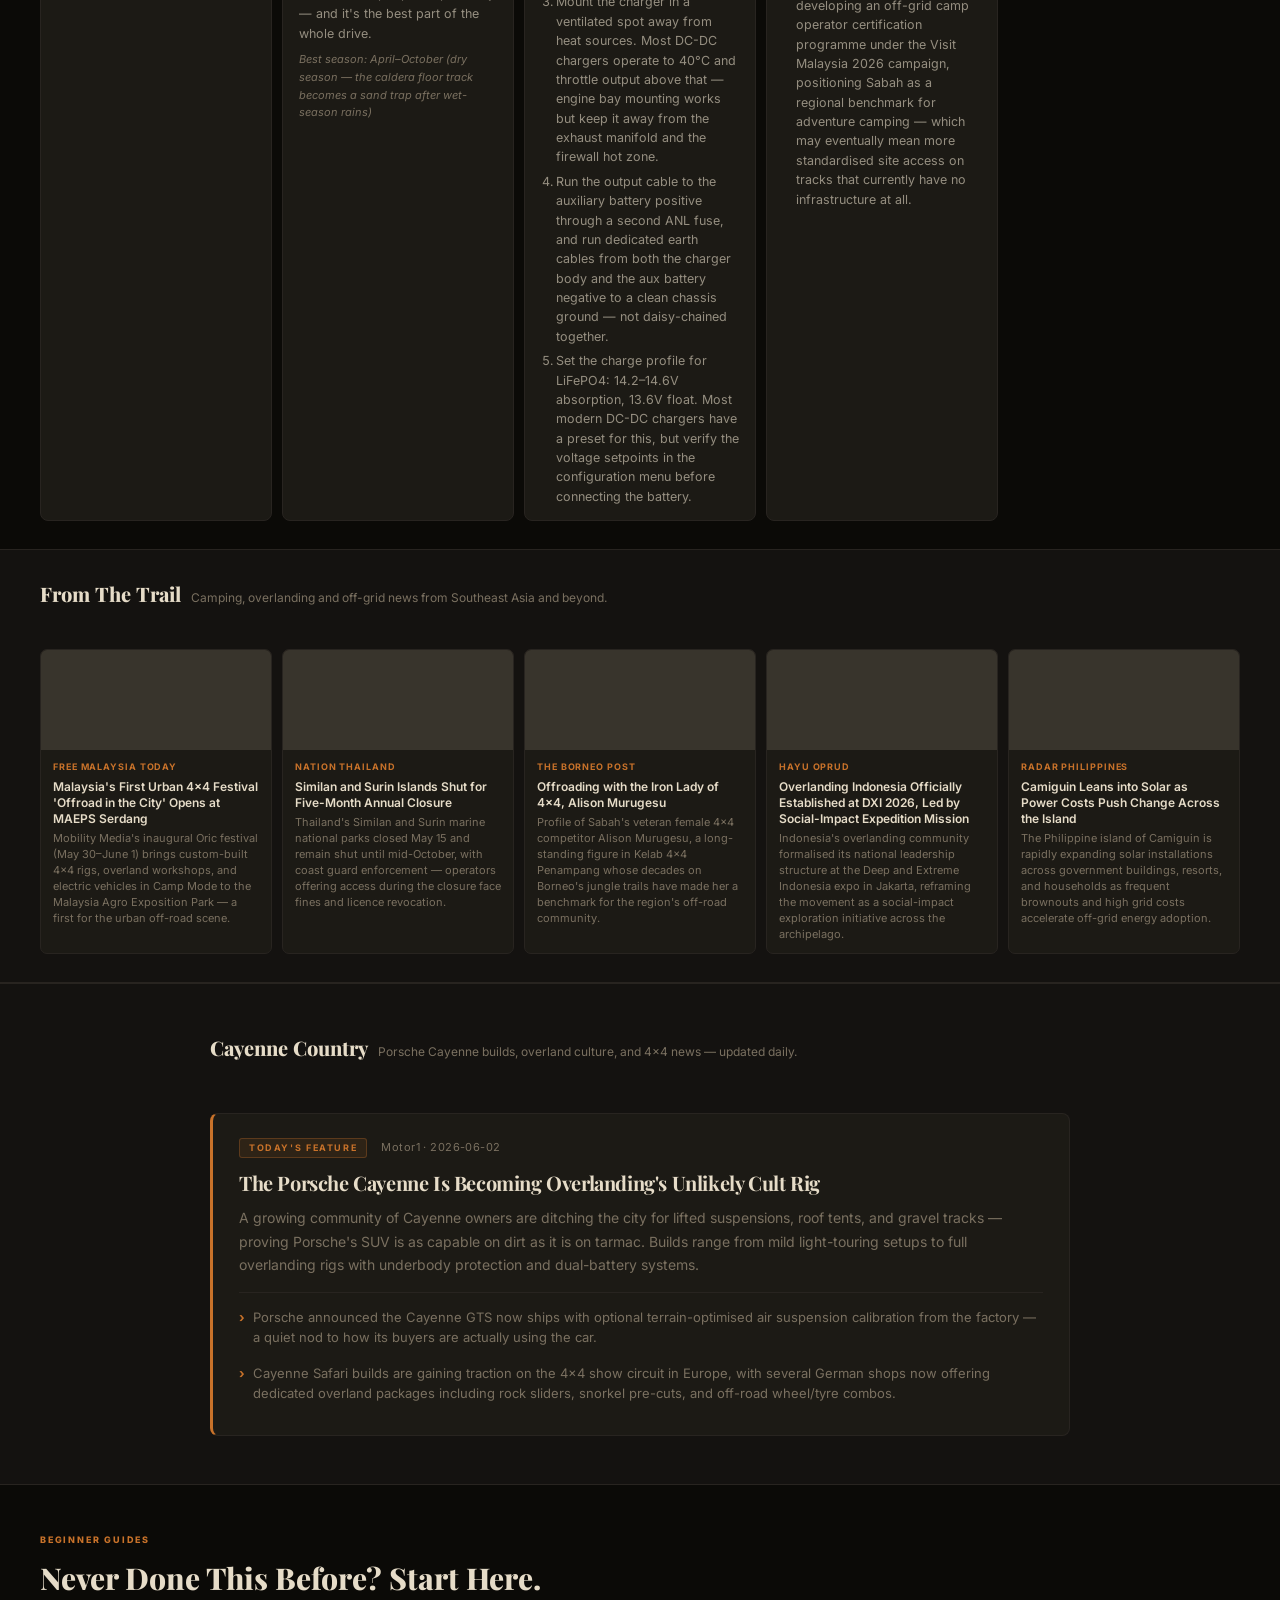
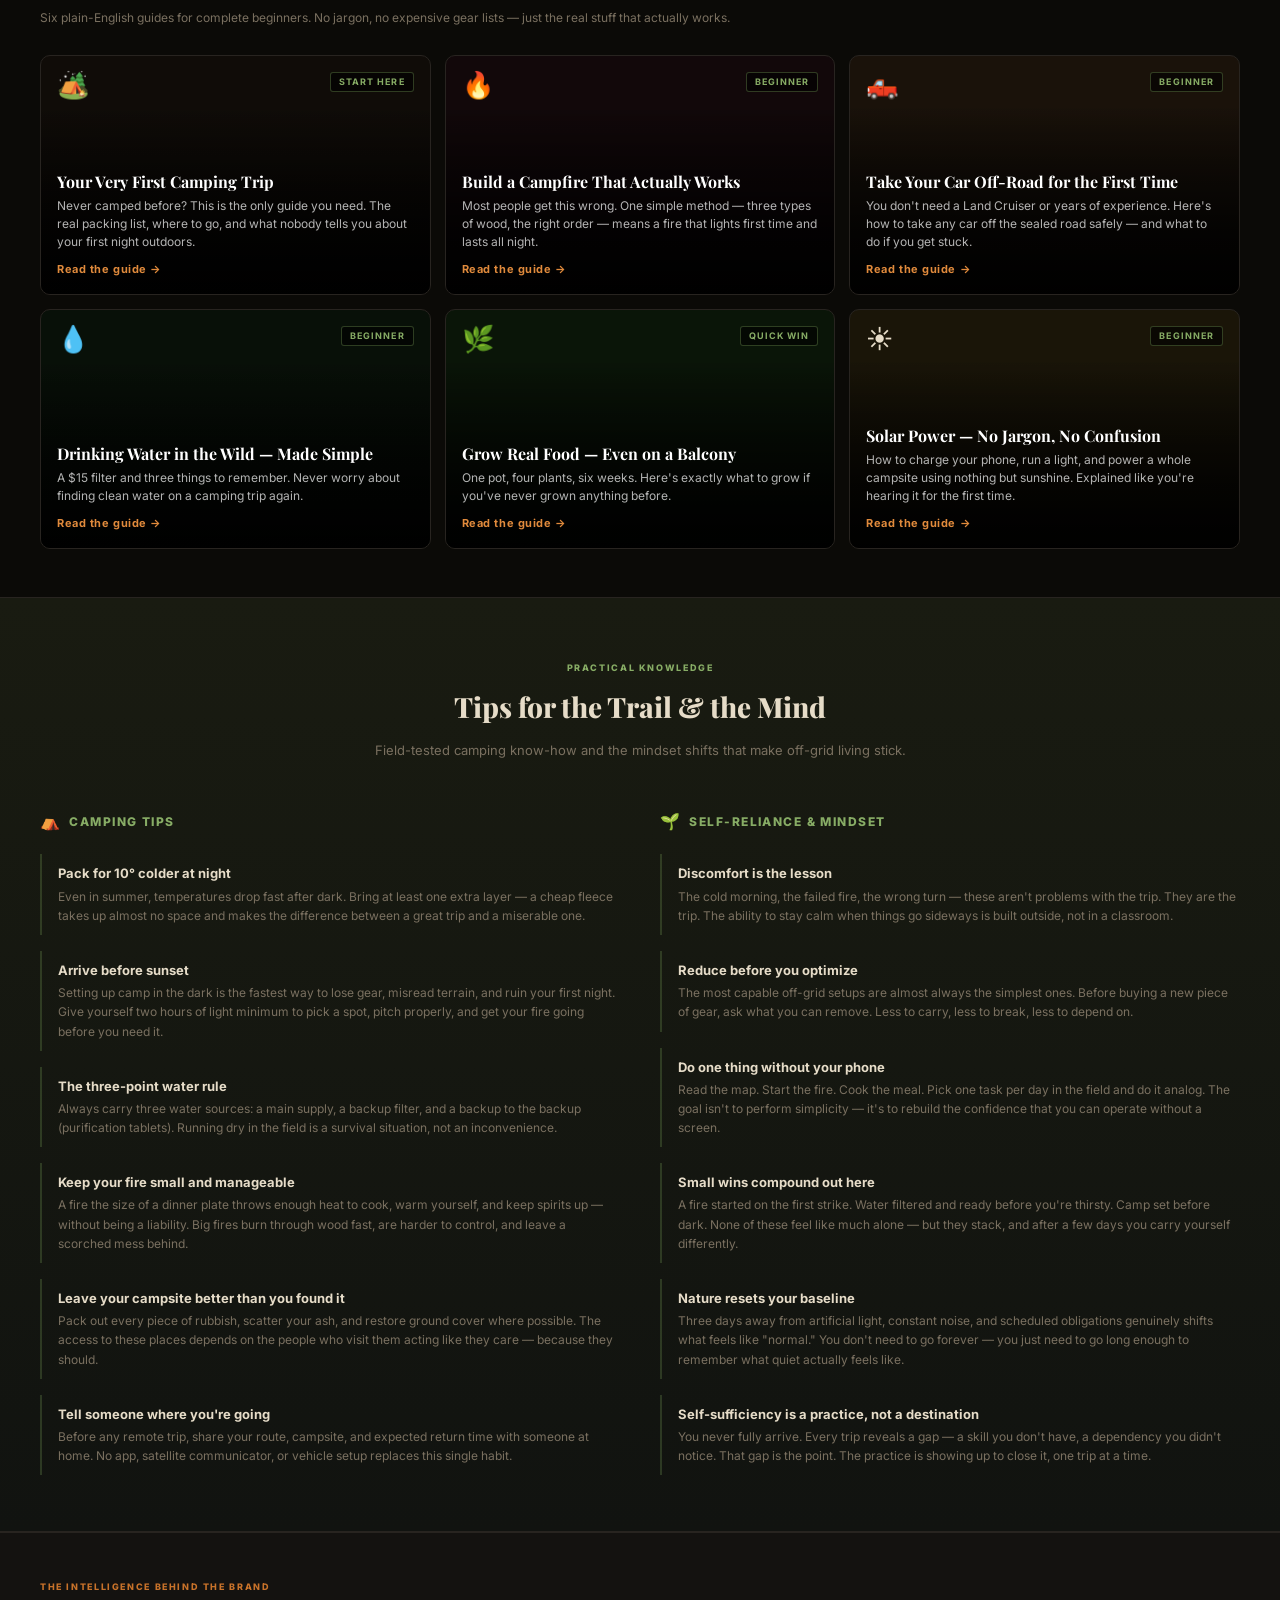
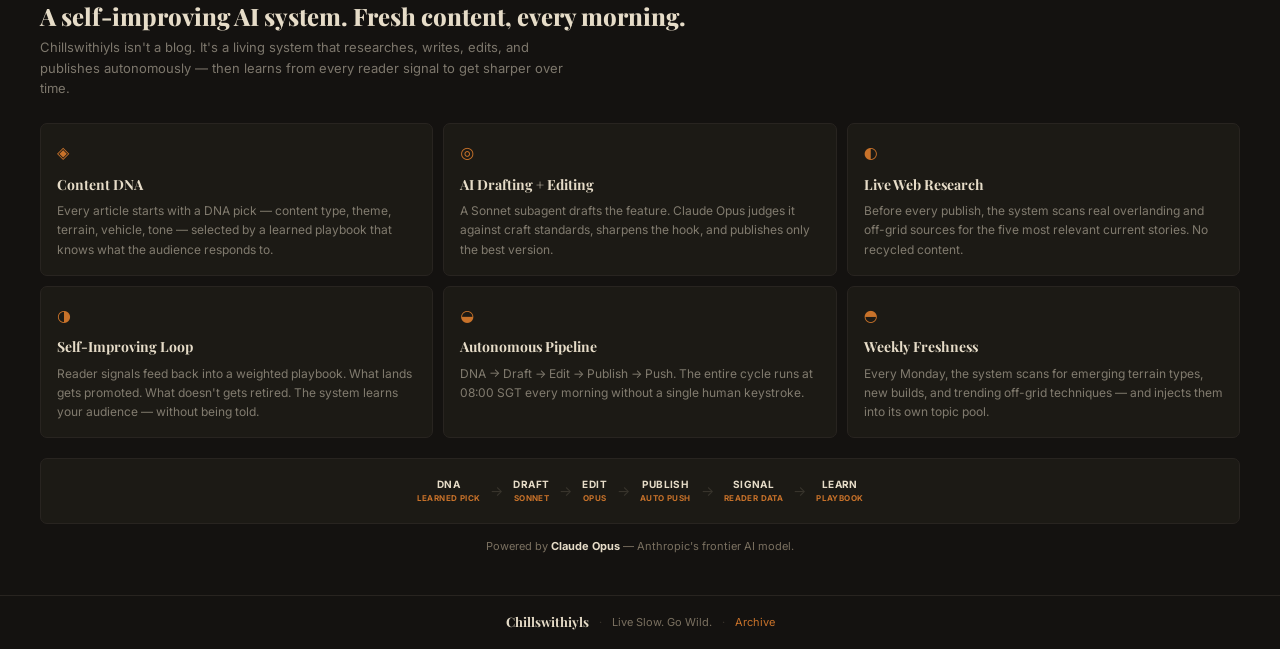
==== commit 1354057f: "chore: publish 2026-06-02 14:32 SGT" ====
--- a/index.html
+++ b/index.html
@@ -16,7 +16,7 @@
 <link rel="preconnect" href="https://fonts.googleapis.com">
 <link rel="preconnect" href="https://fonts.gstatic.com" crossorigin>
 <link href="https://fonts.googleapis.com/css2?family=Playfair+Display:ital,wght@0,700;0,800;1,700&family=Inter:wght@400;500;600&display=swap" rel="stylesheet">
-<link rel="stylesheet" href="https://adamdegoat.github.io/chillswithiyls/assets/style.css?v=202606021429">
+<link rel="stylesheet" href="https://adamdegoat.github.io/chillswithiyls/assets/style.css?v=202606021432">
 </head>
 <body>
 
@@ -250,6 +250,26 @@
   </div>
 </section>
   
+<section class="cayenne-country" id="cayenne-country">
+  <div class="section-inner">
+    <div class="section-header">
+      <h2 class="section-title">Cayenne Country</h2>
+      <span class="section-sub">Porsche Cayenne builds, overland culture, and 4x4 news — updated daily.</span>
+    </div>
+    <div class="cayenne-card">
+      <div class="cayenne-eyebrow">
+        <span class="cayenne-pill">Today's Feature</span>
+        <span class="cayenne-source">Motor1 &middot; 2026-06-02</span>
+      </div>
+      <h3 class="cayenne-headline">
+        <a href="https://www.motor1.com/features/porsche-cayenne-off-road/" target="_blank" rel="noopener">The Porsche Cayenne Is Becoming Overlanding&#x27;s Unlikely Cult Rig</a>
+      </h3>
+      <p class="cayenne-body">A growing community of Cayenne owners are ditching the city for lifted suspensions, roof tents, and gravel tracks — proving Porsche&#x27;s SUV is as capable on dirt as it is on tarmac. Builds range from mild light-touring setups to full overlanding rigs with underbody protection and dual-battery systems.</p>
+      <ul class="cayenne-notes"><li style="margin-bottom:8px">Porsche announced the Cayenne GTS now ships with optional terrain-optimised air suspension calibration from the factory — a quiet nod to how its buyers are actually using the car.</li><li style="margin-bottom:8px">Cayenne Safari builds are gaining traction on the 4x4 show circuit in Europe, with several German shops now offering dedicated overland packages including rock sliders, snorkel pre-cuts, and off-road wheel/tyre combos.</li></ul>
+    </div>
+  </div>
+</section>
+  
 <section class="tutorials" id="start-here">
   <div class="tutorials-inner">
     <p class="section-label">Beginner Guides</p>
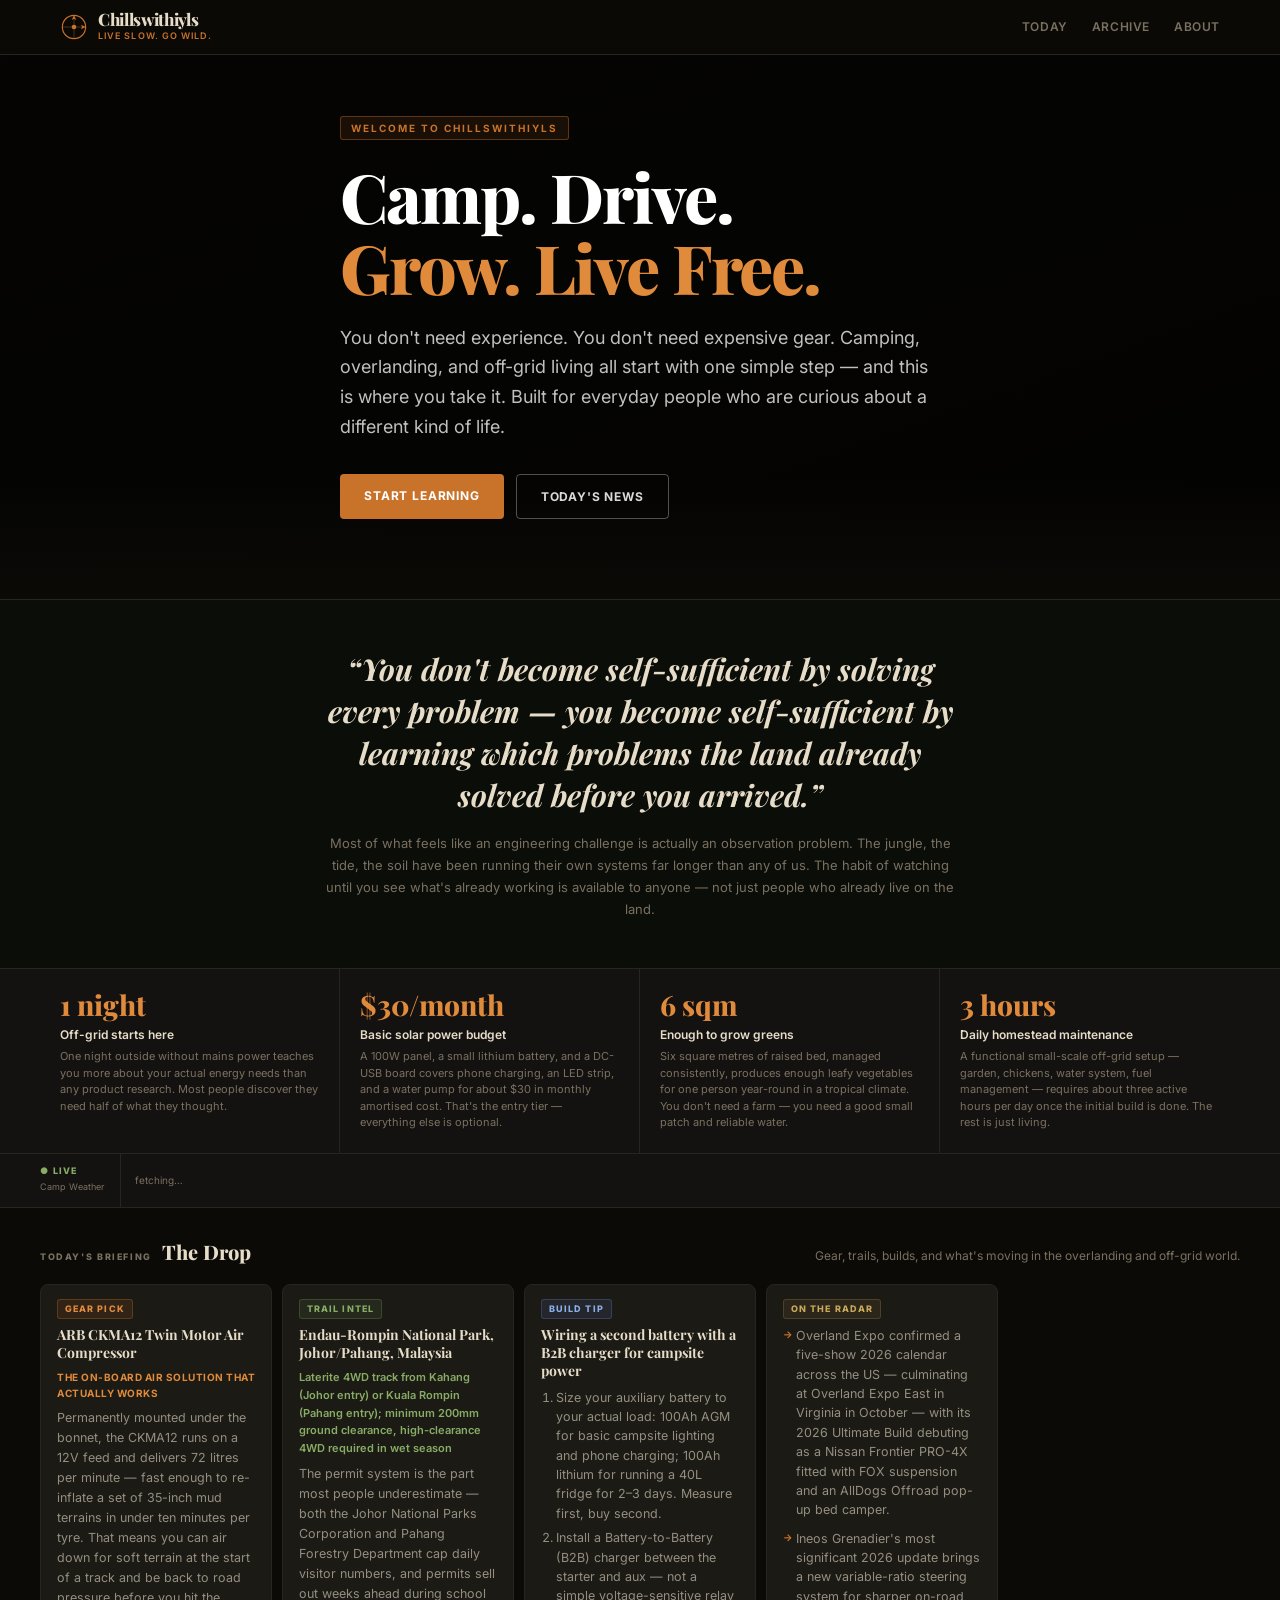
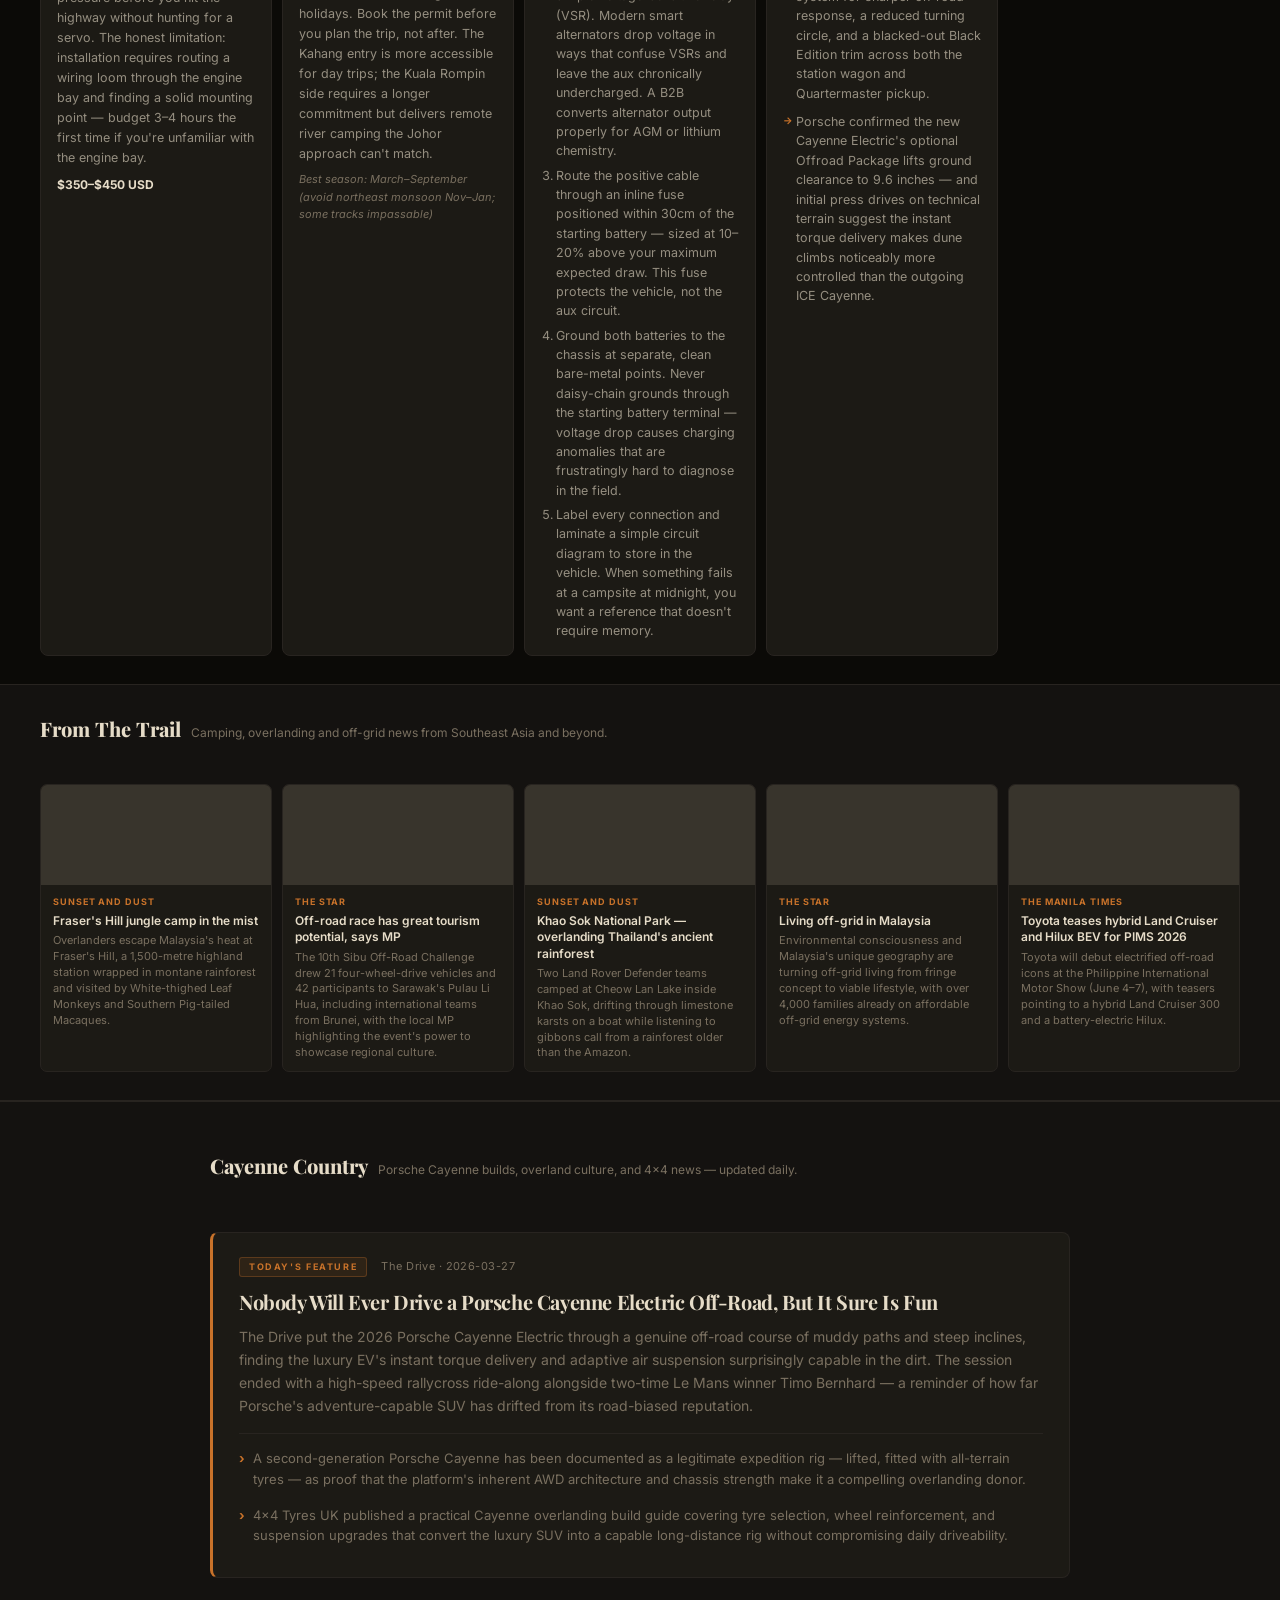
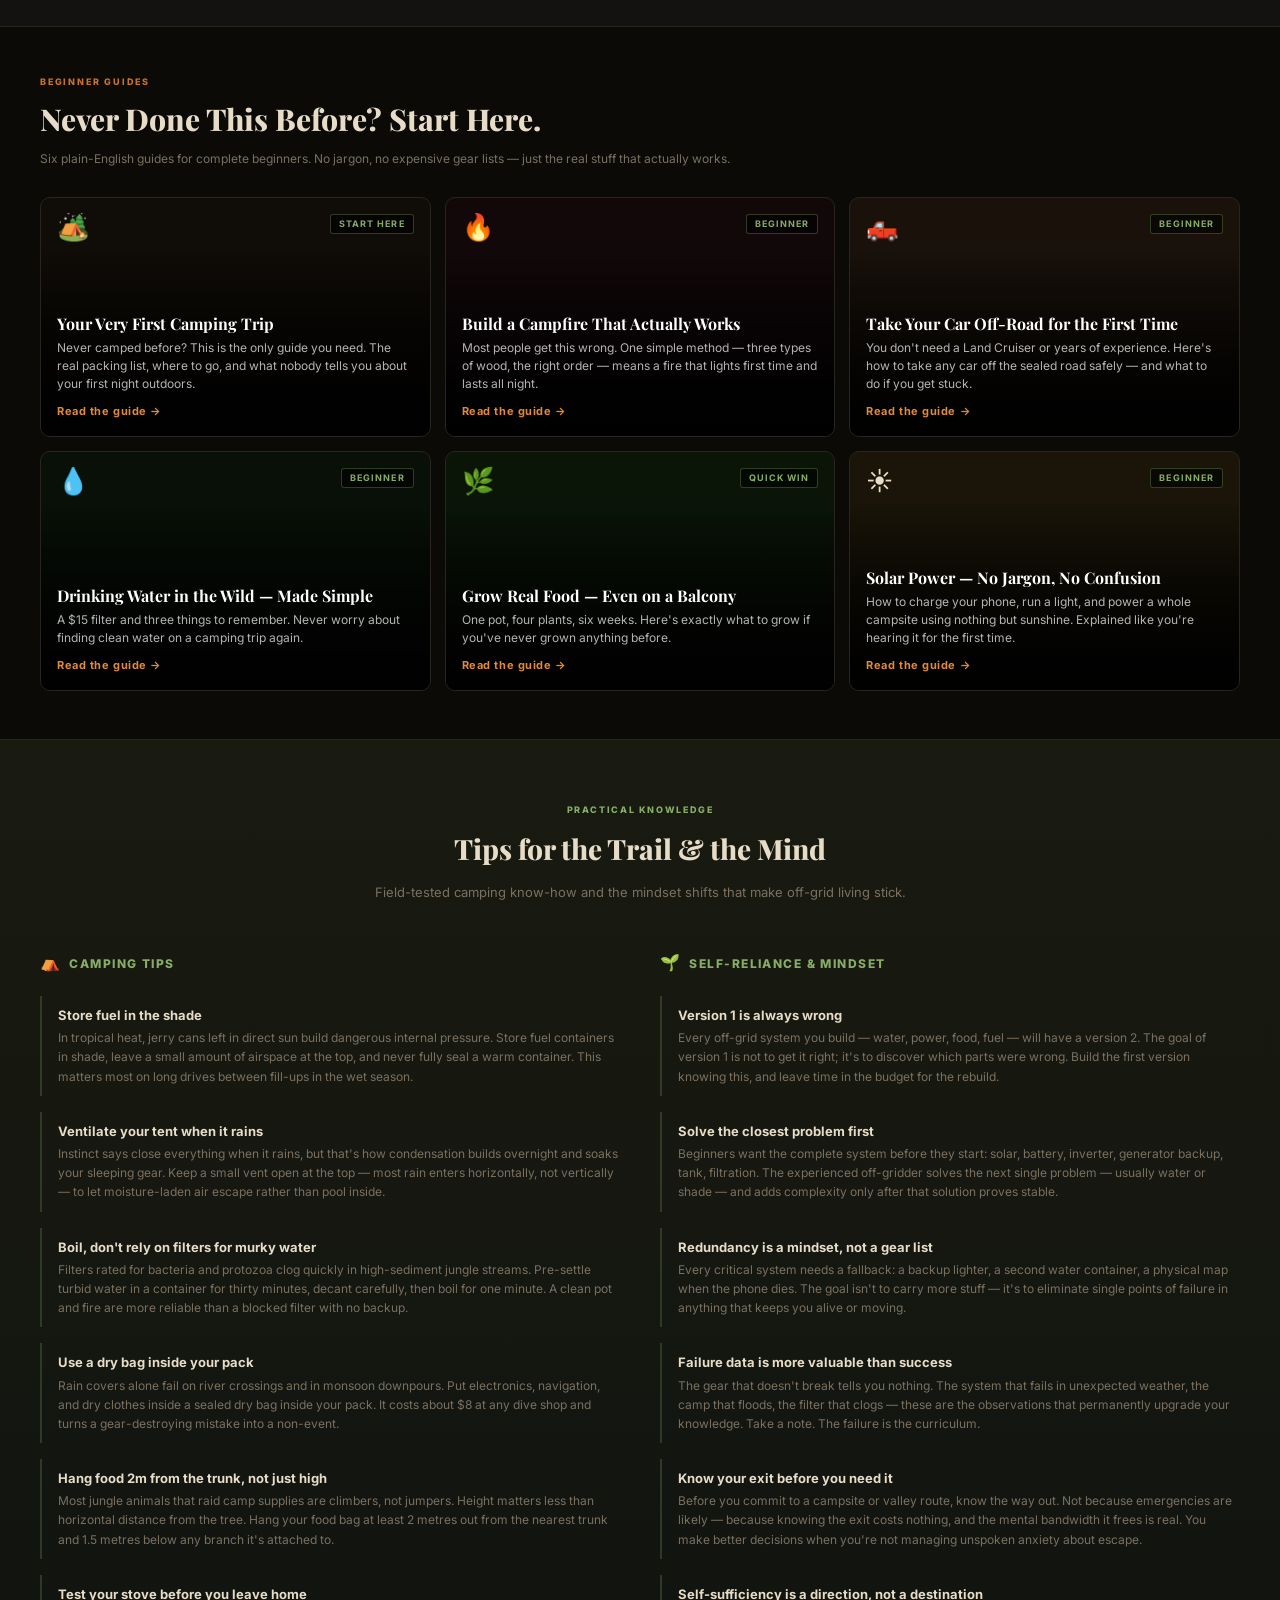
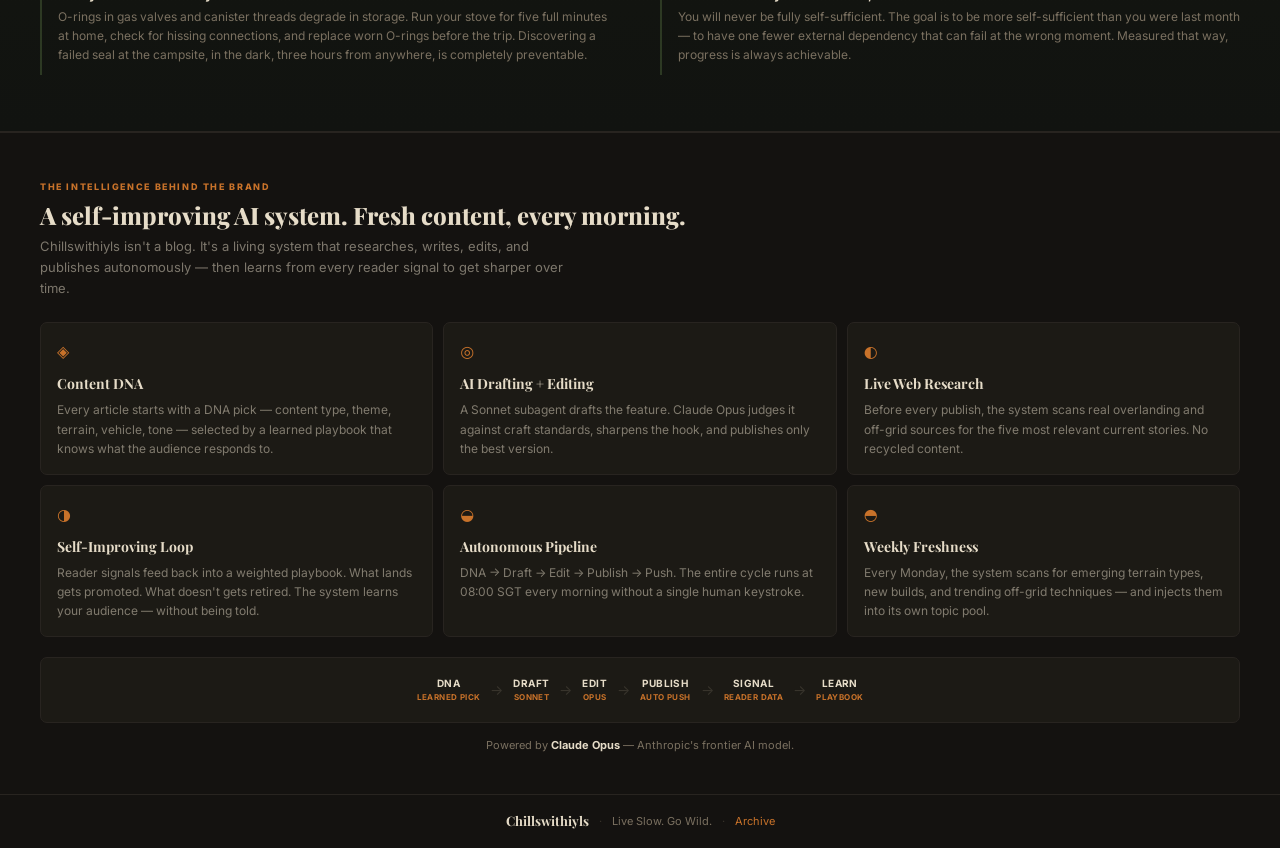
==== commit f6b5140e: "chore: publish 2026-06-02 14:46 SGT" ====
--- a/index.html
+++ b/index.html
@@ -16,7 +16,7 @@
 <link rel="preconnect" href="https://fonts.googleapis.com">
 <link rel="preconnect" href="https://fonts.gstatic.com" crossorigin>
 <link href="https://fonts.googleapis.com/css2?family=Playfair+Display:ital,wght@0,700;0,800;1,700&family=Inter:wght@400;500;600&display=swap" rel="stylesheet">
-<link rel="stylesheet" href="https://adamdegoat.github.io/chillswithiyls/assets/style.css?v=202606021432">
+<link rel="stylesheet" href="https://adamdegoat.github.io/chillswithiyls/assets/style.css?v=202606021446">
 </head>
 <body>
 
@@ -61,12 +61,12 @@
   
 <section class="philosophy">
   <div class="philosophy-inner">
-    <p class="phil-quote">&ldquo;Most people spend their whole lives learning what they need, then die before they ever need it.&rdquo;</p>
-    <p class="phil-sub">The outdoors doesn&#x27;t reward preparation — it rewards presence. Every trip teaches you something a classroom never could, and all it costs is showing up.</p>
-  </div>
-</section>
-
-  <section class="why-strip"><div class="why-inner"><div class="why-card"><span class="why-number">1 night</span><span class="why-label">That&#x27;s All It Takes</span><span class="why-desc">One night sleeping outdoors changes how most people see their everyday life.</span></div><div class="why-card"><span class="why-number">$0</span><span class="why-label">To Get Started</span><span class="why-desc">A blanket, a park, and a clear sky. Your first camping trip costs nothing.</span></div><div class="why-card"><span class="why-number">50M+</span><span class="why-label">Campers Worldwide</span><span class="why-desc">Camping is the world&#x27;s most accessible outdoor lifestyle — and it&#x27;s growing every year.</span></div><div class="why-card"><span class="why-number">4sqm</span><span class="why-label">To Grow Your Own Food</span><span class="why-desc">A balcony or small patch of ground is all you need to start growing real food.</span></div></div></section>
+    <p class="phil-quote">&ldquo;You don&#x27;t become self-sufficient by solving every problem — you become self-sufficient by learning which problems the land already solved before you arrived.&rdquo;</p>
+    <p class="phil-sub">Most of what feels like an engineering challenge is actually an observation problem. The jungle, the tide, the soil have been running their own systems far longer than any of us. The habit of watching until you see what&#x27;s already working is available to anyone — not just people who already live on the land.</p>
+  </div>
+</section>
+
+  <section class="why-strip"><div class="why-inner"><div class="why-card"><span class="why-number">1 night</span><span class="why-label">Off-grid starts here</span><span class="why-desc">One night outside without mains power teaches you more about your actual energy needs than any product research. Most people discover they need half of what they thought.</span></div><div class="why-card"><span class="why-number">$30/month</span><span class="why-label">Basic solar power budget</span><span class="why-desc">A 100W panel, a small lithium battery, and a DC-USB board covers phone charging, an LED strip, and a water pump for about $30 in monthly amortised cost. That&#x27;s the entry tier — everything else is optional.</span></div><div class="why-card"><span class="why-number">6 sqm</span><span class="why-label">Enough to grow greens</span><span class="why-desc">Six square metres of raised bed, managed consistently, produces enough leafy vegetables for one person year-round in a tropical climate. You don&#x27;t need a farm — you need a good small patch and reliable water.</span></div><div class="why-card"><span class="why-number">3 hours</span><span class="why-label">Daily homestead maintenance</span><span class="why-desc">A functional small-scale off-grid setup — garden, chickens, water system, fuel management — requires about three active hours per day once the initial build is done. The rest is just living.</span></div></div></section>
   
 <section class="weather-panel" id="camp-weather">
   <div class="weather-inner">
@@ -172,29 +172,29 @@
       
 <div class="drop-card">
   <div class="drop-pill drop-pill--gear">Gear Pick</div>
-  <h3 class="drop-title">Maxtrax MKII Recovery Boards</h3>
-  <p class="drop-verdict">The difference between stuck and saved</p>
-  <p class="drop-body">Full-length fibre-reinforced nylon boards that give a spinning tyre something to bite on soft sand, mud, or clay. At 1,145mm long and 2.7kg each, they&#x27;re light enough to reach for before the winch cable comes out. One honest limitation: they bridge two tyres at a time — if you&#x27;re genuinely buried, you&#x27;ll need a second pair or a systematic re-positioning sequence to work your way out.</p>
-  <span class="drop-price">$220–260 USD per pair (AUD ~$350–400)</span>
+  <h3 class="drop-title">ARB CKMA12 Twin Motor Air Compressor</h3>
+  <p class="drop-verdict">The on-board air solution that actually works</p>
+  <p class="drop-body">Permanently mounted under the bonnet, the CKMA12 runs on a 12V feed and delivers 72 litres per minute — fast enough to re-inflate a set of 35-inch mud terrains in under ten minutes per tyre. That means you can air down for soft terrain at the start of a track and be back to road pressure before you hit the highway without hunting for a servo. The honest limitation: installation requires routing a wiring loom through the engine bay and finding a solid mounting point — budget 3–4 hours the first time if you&#x27;re unfamiliar with the engine bay.</p>
+  <span class="drop-price">$350–$450 USD</span>
 </div>
       
 <div class="drop-card">
   <div class="drop-pill drop-pill--trail">Trail Intel</div>
-  <h3 class="drop-title">Mount Bromo, Tengger Semeru National Park, East Java, Indonesia</h3>
-  <p class="drop-access">Sealed road to Cemoro Lawang village, then unsealed sand track across the Tengger caldera — minimum 200mm ground clearance required; rangers enforce it at the checkpoint.</p>
-  <p class="drop-body">Almost everyone joins the 3am jeep convoy to catch sunrise from the main viewpoint, which means thousands of vehicles descending simultaneously. Arrive at the caldera rim by 6:30am and you&#x27;ll have the sand sea nearly to yourself with warmer light. The floor route between Bromo&#x27;s crater and the Widodaren viewpoint is the stretch most people skip entirely — and it&#x27;s the best part of the whole drive.</p>
-  <span class="drop-season">Best season: April–October (dry season — the caldera floor track becomes a sand trap after wet-season rains)</span>
+  <h3 class="drop-title">Endau-Rompin National Park, Johor/Pahang, Malaysia</h3>
+  <p class="drop-access">Laterite 4WD track from Kahang (Johor entry) or Kuala Rompin (Pahang entry); minimum 200mm ground clearance, high-clearance 4WD required in wet season</p>
+  <p class="drop-body">The permit system is the part most people underestimate — both the Johor National Parks Corporation and Pahang Forestry Department cap daily visitor numbers, and permits sell out weeks ahead during school holidays. Book the permit before you plan the trip, not after. The Kahang entry is more accessible for day trips; the Kuala Rompin side requires a longer commitment but delivers remote river camping the Johor approach can&#x27;t match.</p>
+  <span class="drop-season">Best season: March–September (avoid northeast monsoon Nov–Jan; some tracks impassable)</span>
 </div>
       
 <div class="drop-card">
   <div class="drop-pill drop-pill--build">Build Tip</div>
-  <h3 class="drop-title">Wiring a DC-DC charger to your auxiliary LiFePO4 battery</h3>
-  <ol class='drop-steps'><li>Select a DC-DC charger matched to your alternator output — the Victron Orion-Tr Smart 30A or REDARC BCDC1225D are well-proven options. For a 100Ah LiFePO4 bank, 25–30A input is the right range; pushing more loads the alternator hard at idle.</li><li>Run a cable (minimum 6 B&amp;S / 10 AWG) from your starter battery positive terminal through a 50A ANL fuse mounted as close to the starter battery as possible. This fuse protects the wiring run — it needs to be at the source, not mid-run.</li><li>Mount the charger in a ventilated spot away from heat sources. Most DC-DC chargers operate to 40°C and throttle output above that — engine bay mounting works but keep it away from the exhaust manifold and the firewall hot zone.</li><li>Run the output cable to the auxiliary battery positive through a second ANL fuse, and run dedicated earth cables from both the charger body and the aux battery negative to a clean chassis ground — not daisy-chained together.</li><li>Set the charge profile for LiFePO4: 14.2–14.6V absorption, 13.6V float. Most modern DC-DC chargers have a preset for this, but verify the voltage setpoints in the configuration menu before connecting the battery.</li></ol>
+  <h3 class="drop-title">Wiring a second battery with a B2B charger for campsite power</h3>
+  <ol class='drop-steps'><li>Size your auxiliary battery to your actual load: 100Ah AGM for basic campsite lighting and phone charging; 100Ah lithium for running a 40L fridge for 2–3 days. Measure first, buy second.</li><li>Install a Battery-to-Battery (B2B) charger between the starter and aux — not a simple voltage-sensitive relay (VSR). Modern smart alternators drop voltage in ways that confuse VSRs and leave the aux chronically undercharged. A B2B converts alternator output properly for AGM or lithium chemistry.</li><li>Route the positive cable through an inline fuse positioned within 30cm of the starting battery — sized at 10–20% above your maximum expected draw. This fuse protects the vehicle, not the aux circuit.</li><li>Ground both batteries to the chassis at separate, clean bare-metal points. Never daisy-chain grounds through the starting battery terminal — voltage drop causes charging anomalies that are frustratingly hard to diagnose in the field.</li><li>Label every connection and laminate a simple circuit diagram to store in the vehicle. When something fails at a campsite at midnight, you want a reference that doesn&#x27;t require memory.</li></ol>
 </div>
       
 <div class="drop-card">
   <div class="drop-pill drop-pill--radar">On The Radar</div>
-  <ul class="drop-radar"><li>The Nissan Frontier PRO-4X was named Overland Expo West 2026&#x27;s Ultimate Build at Flagstaff in May — the first mid-size truck to take the title in several years, signalling a broad shift away from maximum-modification full-sizers toward practical, trail-ready rigs.</li><li>The Rainforest Challenge Grand Final 2026 has opened early-bird registration through August, with the world&#x27;s most demanding jungle off-road event expected back on Malaysian terrain — entry slots have historically filled months ahead of the event.</li><li>Sabah Tourism Board is developing an off-grid camp operator certification programme under the Visit Malaysia 2026 campaign, positioning Sabah as a regional benchmark for adventure camping — which may eventually mean more standardised site access on tracks that currently have no infrastructure at all.</li></ul>
+  <ul class="drop-radar"><li>Overland Expo confirmed a five-show 2026 calendar across the US — culminating at Overland Expo East in Virginia in October — with its 2026 Ultimate Build debuting as a Nissan Frontier PRO-4X fitted with FOX suspension and an AllDogs Offroad pop-up bed camper.</li><li>Ineos Grenadier&#x27;s most significant 2026 update brings a new variable-ratio steering system for sharper on-road response, a reduced turning circle, and a blacked-out Black Edition trim across both the station wagon and Quartermaster pickup.</li><li>Porsche confirmed the new Cayenne Electric&#x27;s optional Offroad Package lifts ground clearance to 9.6 inches — and initial press drives on technical terrain suggest the instant torque delivery makes dune climbs noticeably more controlled than the outgoing ICE Cayenne.</li></ul>
 </div>
     </div>
   </div>
@@ -207,44 +207,44 @@
       <span class="section-sub">Camping, overlanding and off-grid news from Southeast Asia and beyond.</span>
     </div>
     <div class="news-grid">
-<a class="news-card" href="https://www.freemalaysiatoday.com/category/nation/2026/05/29/mobility-media-holds-inaugural-4x4-festival-offroad-in-the-city" target="_blank" rel="noopener">
-  <div class="news-img" style="background-image:url(https://media.freemalaysiatoday.com/wp-content/uploads/2026/05/f935ac99-maeps-serdang-emel-pic-290526-1.webp)"></div>
+<a class="news-card" href="https://www.sunsetanddust.ch/frasers-hill-malaysia-jungle-camp-in-the-mist/" target="_blank" rel="noopener">
+  <div class="news-img" style="background-image:url(https://www.sunsetanddust.ch/wp-content/uploads/2026/04/frazers-hill-malaysia-jungle-camp-1.jpg)"></div>
   <div class="news-body">
-    <span class="news-source">Free Malaysia Today</span>
-    <p class="news-hed">Malaysia&#x27;s First Urban 4×4 Festival &#x27;Offroad in the City&#x27; Opens at MAEPS Serdang</p>
-    <p class="news-sum">Mobility Media&#x27;s inaugural Oric festival (May 30–June 1) brings custom-built 4×4 rigs, overland workshops, and electric vehicles in Camp Mode to the Malaysia Agro Exposition Park — a first for the urban off-road scene.</p>
+    <span class="news-source">Sunset and Dust</span>
+    <p class="news-hed">Fraser&#x27;s Hill jungle camp in the mist</p>
+    <p class="news-sum">Overlanders escape Malaysia&#x27;s heat at Fraser&#x27;s Hill, a 1,500-metre highland station wrapped in montane rainforest and visited by White-thighed Leaf Monkeys and Southern Pig-tailed Macaques.</p>
   </div>
 </a>
-<a class="news-card" href="https://www.nationthailand.com/news/tourism/40066673" target="_blank" rel="noopener">
-  <div class="news-img" style="background-image:url(https://media.nationthailand.com/uploads/images/md/2026/05/BlQ04L7pvXxJE5kXzQPt.webp)"></div>
+<a class="news-card" href="https://www.thestar.com.my/metro/metro-news/2026/05/02/off-road-race-has-great-tourism-potential-says-mp" target="_blank" rel="noopener">
+  <div class="news-img" style="background-image:url(https://apicms.thestar.com.my/uploads/images/2026/05/02/thumbs/200/3887664.webp)"></div>
   <div class="news-body">
-    <span class="news-source">Nation Thailand</span>
-    <p class="news-hed">Similan and Surin Islands Shut for Five-Month Annual Closure</p>
-    <p class="news-sum">Thailand&#x27;s Similan and Surin marine national parks closed May 15 and remain shut until mid-October, with coast guard enforcement — operators offering access during the closure face fines and licence revocation.</p>
+    <span class="news-source">The Star</span>
+    <p class="news-hed">Off-road race has great tourism potential, says MP</p>
+    <p class="news-sum">The 10th Sibu Off-Road Challenge drew 21 four-wheel-drive vehicles and 42 participants to Sarawak&#x27;s Pulau Li Hua, including international teams from Brunei, with the local MP highlighting the event&#x27;s power to showcase regional culture.</p>
   </div>
 </a>
-<a class="news-card" href="https://www.theborneopost.com/2026/04/27/offroading-with-the-iron-lady-of-4x4-alison-murugesu/" target="_blank" rel="noopener">
+<a class="news-card" href="https://www.sunsetanddust.ch/khao-sok-national-park/" target="_blank" rel="noopener">
+  <div class="news-img" style="background-image:url(https://www.sunsetanddust.ch/wp-content/uploads/2026/03/kao-sok-national-park-thailand-overlanding-landrover-defender-28.jpg)"></div>
+  <div class="news-body">
+    <span class="news-source">Sunset and Dust</span>
+    <p class="news-hed">Khao Sok National Park — overlanding Thailand&#x27;s ancient rainforest</p>
+    <p class="news-sum">Two Land Rover Defender teams camped at Cheow Lan Lake inside Khao Sok, drifting through limestone karsts on a boat while listening to gibbons call from a rainforest older than the Amazon.</p>
+  </div>
+</a>
+<a class="news-card" href="https://www.thestar.com.my/business/business-news/2026/03/22/living-off-grid-in-malaysia" target="_blank" rel="noopener">
   <div class="news-img news-img--none"></div>
   <div class="news-body">
-    <span class="news-source">The Borneo Post</span>
-    <p class="news-hed">Offroading with the Iron Lady of 4x4, Alison Murugesu</p>
-    <p class="news-sum">Profile of Sabah&#x27;s veteran female 4x4 competitor Alison Murugesu, a long-standing figure in Kelab 4x4 Penampang whose decades on Borneo&#x27;s jungle trails have made her a benchmark for the region&#x27;s off-road community.</p>
+    <span class="news-source">The Star</span>
+    <p class="news-hed">Living off-grid in Malaysia</p>
+    <p class="news-sum">Environmental consciousness and Malaysia&#x27;s unique geography are turning off-grid living from fringe concept to viable lifestyle, with over 4,000 families already on affordable off-grid energy systems.</p>
   </div>
 </a>
-<a class="news-card" href="https://hayuoprud.com/2026/04/25/overlanding-indonesia-resmi-dikukuhkan-di-dxi-2026-usung-misi-jelajah-nusantara-berbasis-sosial/" target="_blank" rel="noopener">
+<a class="news-card" href="https://www.manilatimes.net/2026/06/02/fast-times/toyota-teases-new-land-cruiser-hybrid-lc300-and-hilux-bev-for-pims-2026/2355451" target="_blank" rel="noopener">
   <div class="news-img news-img--none"></div>
   <div class="news-body">
-    <span class="news-source">Hayu Oprud</span>
-    <p class="news-hed">Overlanding Indonesia Officially Established at DXI 2026, Led by Social-Impact Expedition Mission</p>
-    <p class="news-sum">Indonesia&#x27;s overlanding community formalised its national leadership structure at the Deep and Extreme Indonesia expo in Jakarta, reframing the movement as a social-impact exploration initiative across the archipelago.</p>
-  </div>
-</a>
-<a class="news-card" href="https://radar.ph/camiguin-leans-into-solar-as-power-costs-push-change-across-the-island/" target="_blank" rel="noopener">
-  <div class="news-img" style="background-image:url(https://radar.ph/wp-content/uploads/2026/04/Camiguin-Solar-2.jpeg)"></div>
-  <div class="news-body">
-    <span class="news-source">Radar Philippines</span>
-    <p class="news-hed">Camiguin Leans into Solar as Power Costs Push Change Across the Island</p>
-    <p class="news-sum">The Philippine island of Camiguin is rapidly expanding solar installations across government buildings, resorts, and households as frequent brownouts and high grid costs accelerate off-grid energy adoption.</p>
+    <span class="news-source">The Manila Times</span>
+    <p class="news-hed">Toyota teases hybrid Land Cruiser and Hilux BEV for PIMS 2026</p>
+    <p class="news-sum">Toyota will debut electrified off-road icons at the Philippine International Motor Show (June 4–7), with teasers pointing to a hybrid Land Cruiser 300 and a battery-electric Hilux.</p>
   </div>
 </a></div>
   </div>
@@ -259,13 +259,13 @@
     <div class="cayenne-card">
       <div class="cayenne-eyebrow">
         <span class="cayenne-pill">Today's Feature</span>
-        <span class="cayenne-source">Motor1 &middot; 2026-06-02</span>
+        <span class="cayenne-source">The Drive &middot; 2026-03-27</span>
       </div>
       <h3 class="cayenne-headline">
-        <a href="https://www.motor1.com/features/porsche-cayenne-off-road/" target="_blank" rel="noopener">The Porsche Cayenne Is Becoming Overlanding&#x27;s Unlikely Cult Rig</a>
+        <a href="https://www.thedrive.com/news/nobody-will-ever-drive-a-porsche-cayenne-electric-off-road-but-it-sure-is-fun" target="_blank" rel="noopener">Nobody Will Ever Drive a Porsche Cayenne Electric Off-Road, But It Sure Is Fun</a>
       </h3>
-      <p class="cayenne-body">A growing community of Cayenne owners are ditching the city for lifted suspensions, roof tents, and gravel tracks — proving Porsche&#x27;s SUV is as capable on dirt as it is on tarmac. Builds range from mild light-touring setups to full overlanding rigs with underbody protection and dual-battery systems.</p>
-      <ul class="cayenne-notes"><li style="margin-bottom:8px">Porsche announced the Cayenne GTS now ships with optional terrain-optimised air suspension calibration from the factory — a quiet nod to how its buyers are actually using the car.</li><li style="margin-bottom:8px">Cayenne Safari builds are gaining traction on the 4x4 show circuit in Europe, with several German shops now offering dedicated overland packages including rock sliders, snorkel pre-cuts, and off-road wheel/tyre combos.</li></ul>
+      <p class="cayenne-body">The Drive put the 2026 Porsche Cayenne Electric through a genuine off-road course of muddy paths and steep inclines, finding the luxury EV&#x27;s instant torque delivery and adaptive air suspension surprisingly capable in the dirt. The session ended with a high-speed rallycross ride-along alongside two-time Le Mans winner Timo Bernhard — a reminder of how far Porsche&#x27;s adventure-capable SUV has drifted from its road-biased reputation.</p>
+      <ul class="cayenne-notes"><li style="margin-bottom:8px">A second-generation Porsche Cayenne has been documented as a legitimate expedition rig — lifted, fitted with all-terrain tyres — as proof that the platform&#x27;s inherent AWD architecture and chassis strength make it a compelling overlanding donor.</li><li style="margin-bottom:8px">4x4 Tyres UK published a practical Cayenne overlanding build guide covering tyre selection, wheel reinforcement, and suspension upgrades that convert the luxury SUV into a capable long-distance rig without compromising daily driveability.</li></ul>
     </div>
   </div>
 </section>
@@ -352,11 +352,11 @@
     <div class="tips-columns">
       <div class="tips-col">
         <h3 class="tips-col-heading"><span class="tips-col-icon">&#x26FA;</span> Camping Tips</h3>
-        <ul class="tips-list"><li class="tips-item"><span class="tips-item-label">Pack for 10° colder at night</span><span class="tips-item-body">Even in summer, temperatures drop fast after dark. Bring at least one extra layer — a cheap fleece takes up almost no space and makes the difference between a great trip and a miserable one.</span></li><li class="tips-item"><span class="tips-item-label">Arrive before sunset</span><span class="tips-item-body">Setting up camp in the dark is the fastest way to lose gear, misread terrain, and ruin your first night. Give yourself two hours of light minimum to pick a spot, pitch properly, and get your fire going before you need it.</span></li><li class="tips-item"><span class="tips-item-label">The three-point water rule</span><span class="tips-item-body">Always carry three water sources: a main supply, a backup filter, and a backup to the backup (purification tablets). Running dry in the field is a survival situation, not an inconvenience.</span></li><li class="tips-item"><span class="tips-item-label">Keep your fire small and manageable</span><span class="tips-item-body">A fire the size of a dinner plate throws enough heat to cook, warm yourself, and keep spirits up — without being a liability. Big fires burn through wood fast, are harder to control, and leave a scorched mess behind.</span></li><li class="tips-item"><span class="tips-item-label">Leave your campsite better than you found it</span><span class="tips-item-body">Pack out every piece of rubbish, scatter your ash, and restore ground cover where possible. The access to these places depends on the people who visit them acting like they care — because they should.</span></li><li class="tips-item"><span class="tips-item-label">Tell someone where you&#x27;re going</span><span class="tips-item-body">Before any remote trip, share your route, campsite, and expected return time with someone at home. No app, satellite communicator, or vehicle setup replaces this single habit.</span></li></ul>
+        <ul class="tips-list"><li class="tips-item"><span class="tips-item-label">Store fuel in the shade</span><span class="tips-item-body">In tropical heat, jerry cans left in direct sun build dangerous internal pressure. Store fuel containers in shade, leave a small amount of airspace at the top, and never fully seal a warm container. This matters most on long drives between fill-ups in the wet season.</span></li><li class="tips-item"><span class="tips-item-label">Ventilate your tent when it rains</span><span class="tips-item-body">Instinct says close everything when it rains, but that&#x27;s how condensation builds overnight and soaks your sleeping gear. Keep a small vent open at the top — most rain enters horizontally, not vertically — to let moisture-laden air escape rather than pool inside.</span></li><li class="tips-item"><span class="tips-item-label">Boil, don&#x27;t rely on filters for murky water</span><span class="tips-item-body">Filters rated for bacteria and protozoa clog quickly in high-sediment jungle streams. Pre-settle turbid water in a container for thirty minutes, decant carefully, then boil for one minute. A clean pot and fire are more reliable than a blocked filter with no backup.</span></li><li class="tips-item"><span class="tips-item-label">Use a dry bag inside your pack</span><span class="tips-item-body">Rain covers alone fail on river crossings and in monsoon downpours. Put electronics, navigation, and dry clothes inside a sealed dry bag inside your pack. It costs about $8 at any dive shop and turns a gear-destroying mistake into a non-event.</span></li><li class="tips-item"><span class="tips-item-label">Hang food 2m from the trunk, not just high</span><span class="tips-item-body">Most jungle animals that raid camp supplies are climbers, not jumpers. Height matters less than horizontal distance from the tree. Hang your food bag at least 2 metres out from the nearest trunk and 1.5 metres below any branch it&#x27;s attached to.</span></li><li class="tips-item"><span class="tips-item-label">Test your stove before you leave home</span><span class="tips-item-body">O-rings in gas valves and canister threads degrade in storage. Run your stove for five full minutes at home, check for hissing connections, and replace worn O-rings before the trip. Discovering a failed seal at the campsite, in the dark, three hours from anywhere, is completely preventable.</span></li></ul>
       </div>
       <div class="tips-col">
         <h3 class="tips-col-heading"><span class="tips-col-icon">&#x1F331;</span> Self-Reliance &amp; Mindset</h3>
-        <ul class="tips-list"><li class="tips-item"><span class="tips-item-label">Discomfort is the lesson</span><span class="tips-item-body">The cold morning, the failed fire, the wrong turn — these aren&#x27;t problems with the trip. They are the trip. The ability to stay calm when things go sideways is built outside, not in a classroom.</span></li><li class="tips-item"><span class="tips-item-label">Reduce before you optimize</span><span class="tips-item-body">The most capable off-grid setups are almost always the simplest ones. Before buying a new piece of gear, ask what you can remove. Less to carry, less to break, less to depend on.</span></li><li class="tips-item"><span class="tips-item-label">Do one thing without your phone</span><span class="tips-item-body">Read the map. Start the fire. Cook the meal. Pick one task per day in the field and do it analog. The goal isn&#x27;t to perform simplicity — it&#x27;s to rebuild the confidence that you can operate without a screen.</span></li><li class="tips-item"><span class="tips-item-label">Small wins compound out here</span><span class="tips-item-body">A fire started on the first strike. Water filtered and ready before you&#x27;re thirsty. Camp set before dark. None of these feel like much alone — but they stack, and after a few days you carry yourself differently.</span></li><li class="tips-item"><span class="tips-item-label">Nature resets your baseline</span><span class="tips-item-body">Three days away from artificial light, constant noise, and scheduled obligations genuinely shifts what feels like &quot;normal.&quot; You don&#x27;t need to go forever — you just need to go long enough to remember what quiet actually feels like.</span></li><li class="tips-item"><span class="tips-item-label">Self-sufficiency is a practice, not a destination</span><span class="tips-item-body">You never fully arrive. Every trip reveals a gap — a skill you don&#x27;t have, a dependency you didn&#x27;t notice. That gap is the point. The practice is showing up to close it, one trip at a time.</span></li></ul>
+        <ul class="tips-list"><li class="tips-item"><span class="tips-item-label">Version 1 is always wrong</span><span class="tips-item-body">Every off-grid system you build — water, power, food, fuel — will have a version 2. The goal of version 1 is not to get it right; it&#x27;s to discover which parts were wrong. Build the first version knowing this, and leave time in the budget for the rebuild.</span></li><li class="tips-item"><span class="tips-item-label">Solve the closest problem first</span><span class="tips-item-body">Beginners want the complete system before they start: solar, battery, inverter, generator backup, tank, filtration. The experienced off-gridder solves the next single problem — usually water or shade — and adds complexity only after that solution proves stable.</span></li><li class="tips-item"><span class="tips-item-label">Redundancy is a mindset, not a gear list</span><span class="tips-item-body">Every critical system needs a fallback: a backup lighter, a second water container, a physical map when the phone dies. The goal isn&#x27;t to carry more stuff — it&#x27;s to eliminate single points of failure in anything that keeps you alive or moving.</span></li><li class="tips-item"><span class="tips-item-label">Failure data is more valuable than success</span><span class="tips-item-body">The gear that doesn&#x27;t break tells you nothing. The system that fails in unexpected weather, the camp that floods, the filter that clogs — these are the observations that permanently upgrade your knowledge. Take a note. The failure is the curriculum.</span></li><li class="tips-item"><span class="tips-item-label">Know your exit before you need it</span><span class="tips-item-body">Before you commit to a campsite or valley route, know the way out. Not because emergencies are likely — because knowing the exit costs nothing, and the mental bandwidth it frees is real. You make better decisions when you&#x27;re not managing unspoken anxiety about escape.</span></li><li class="tips-item"><span class="tips-item-label">Self-sufficiency is a direction, not a destination</span><span class="tips-item-body">You will never be fully self-sufficient. The goal is to be more self-sufficient than you were last month — to have one fewer external dependency that can fail at the wrong moment. Measured that way, progress is always achievable.</span></li></ul>
       </div>
     </div>
   </div>
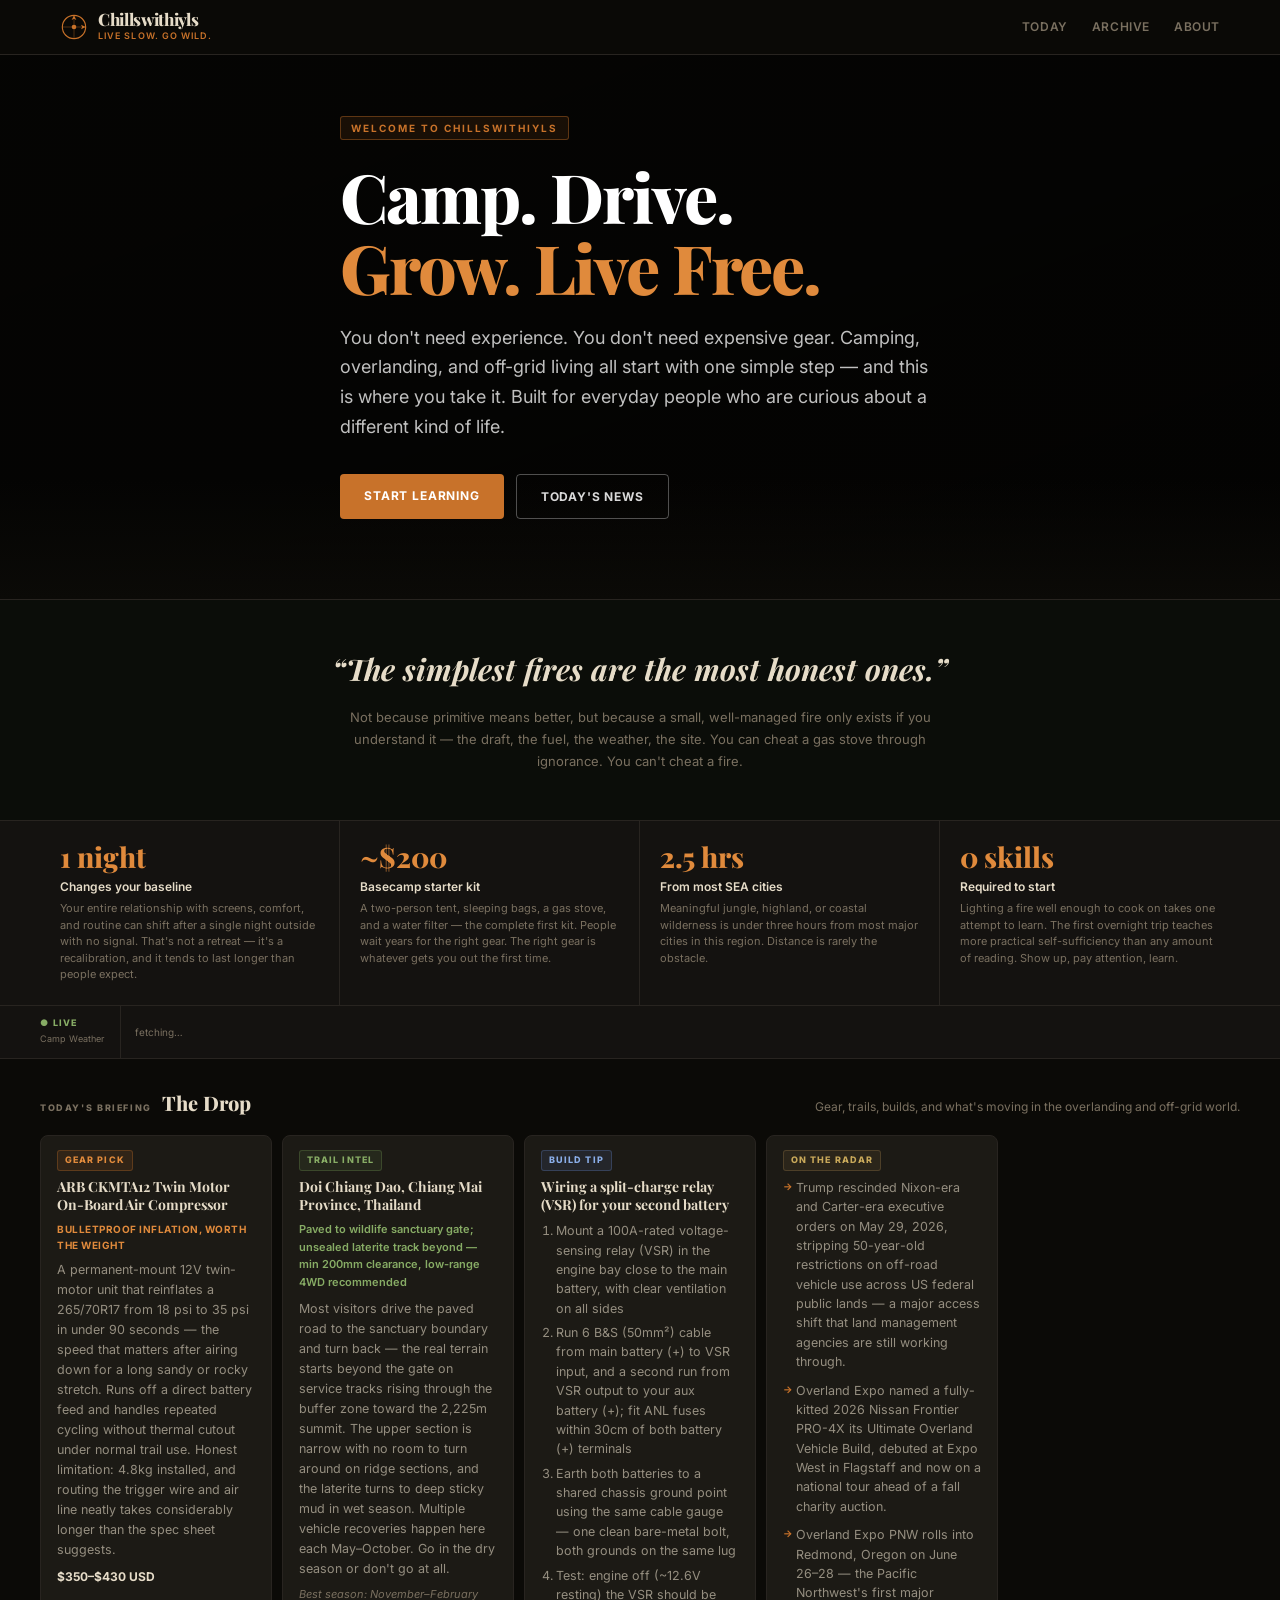
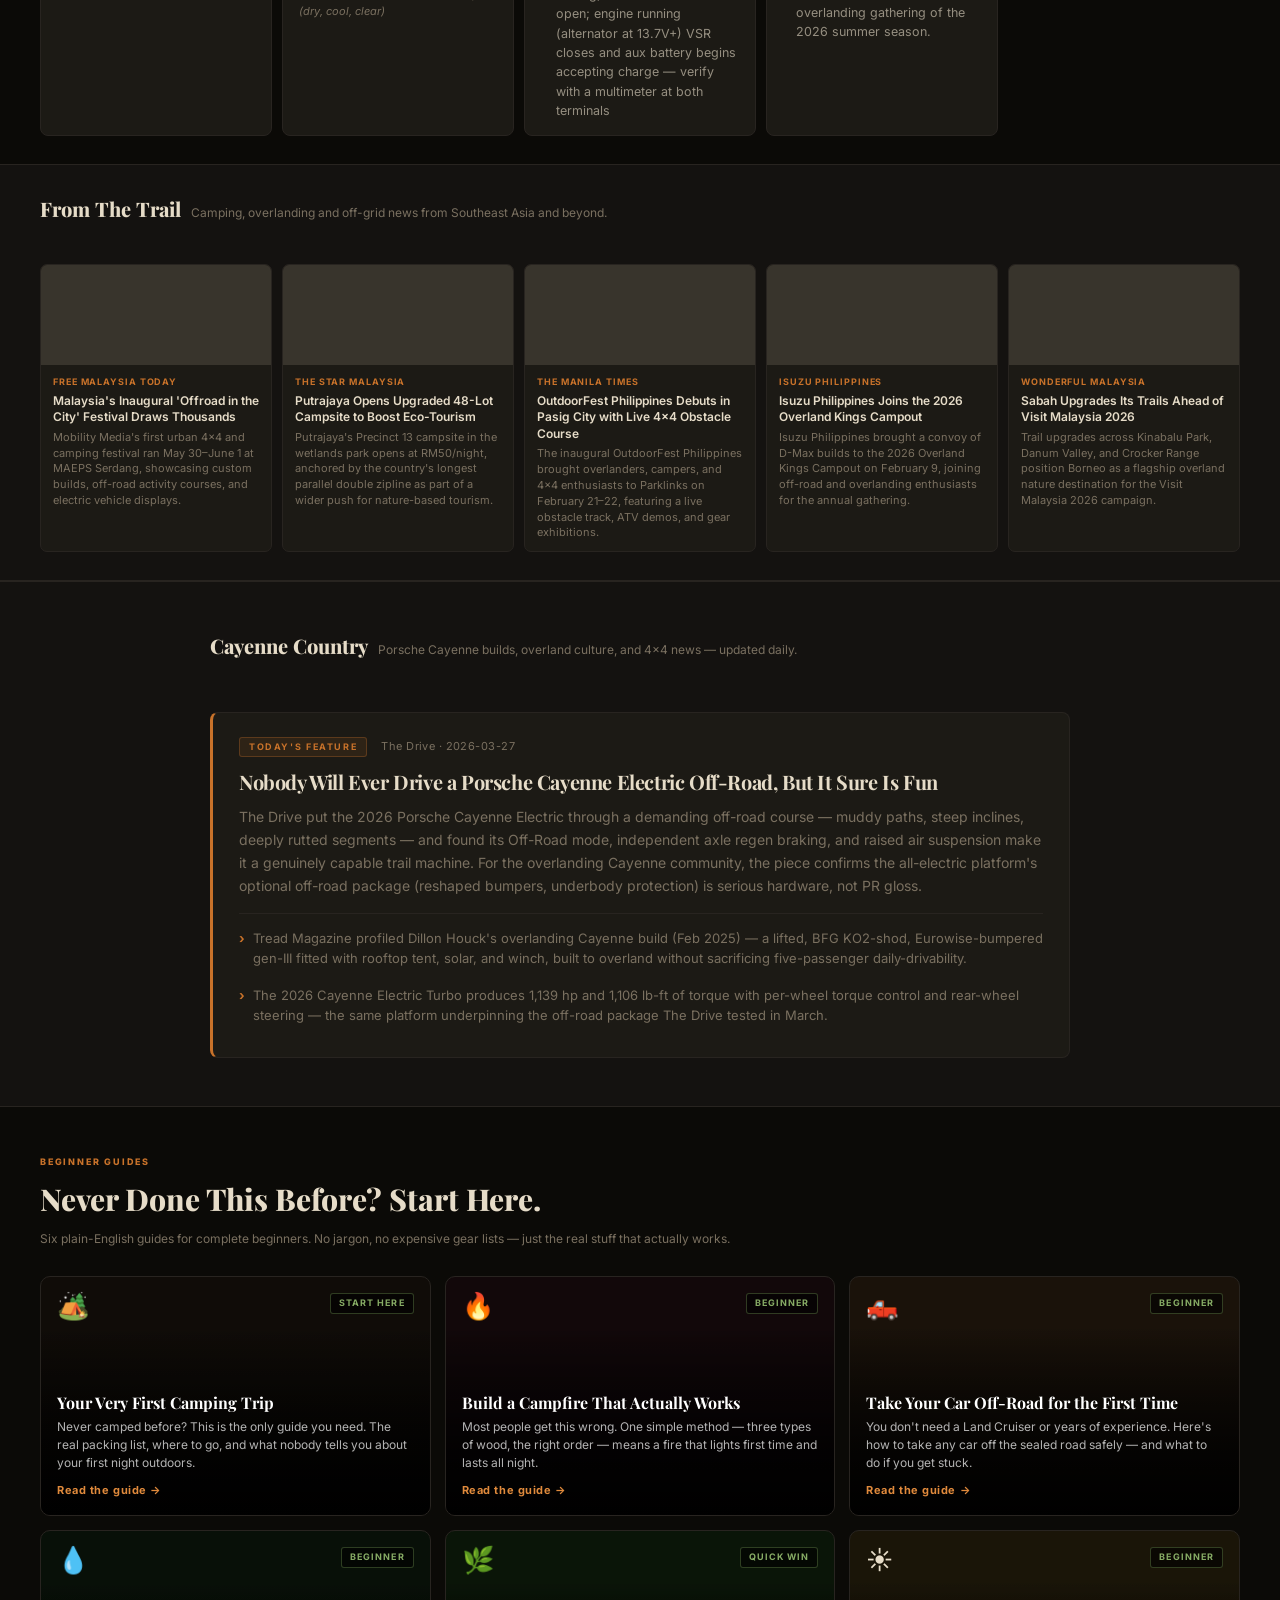
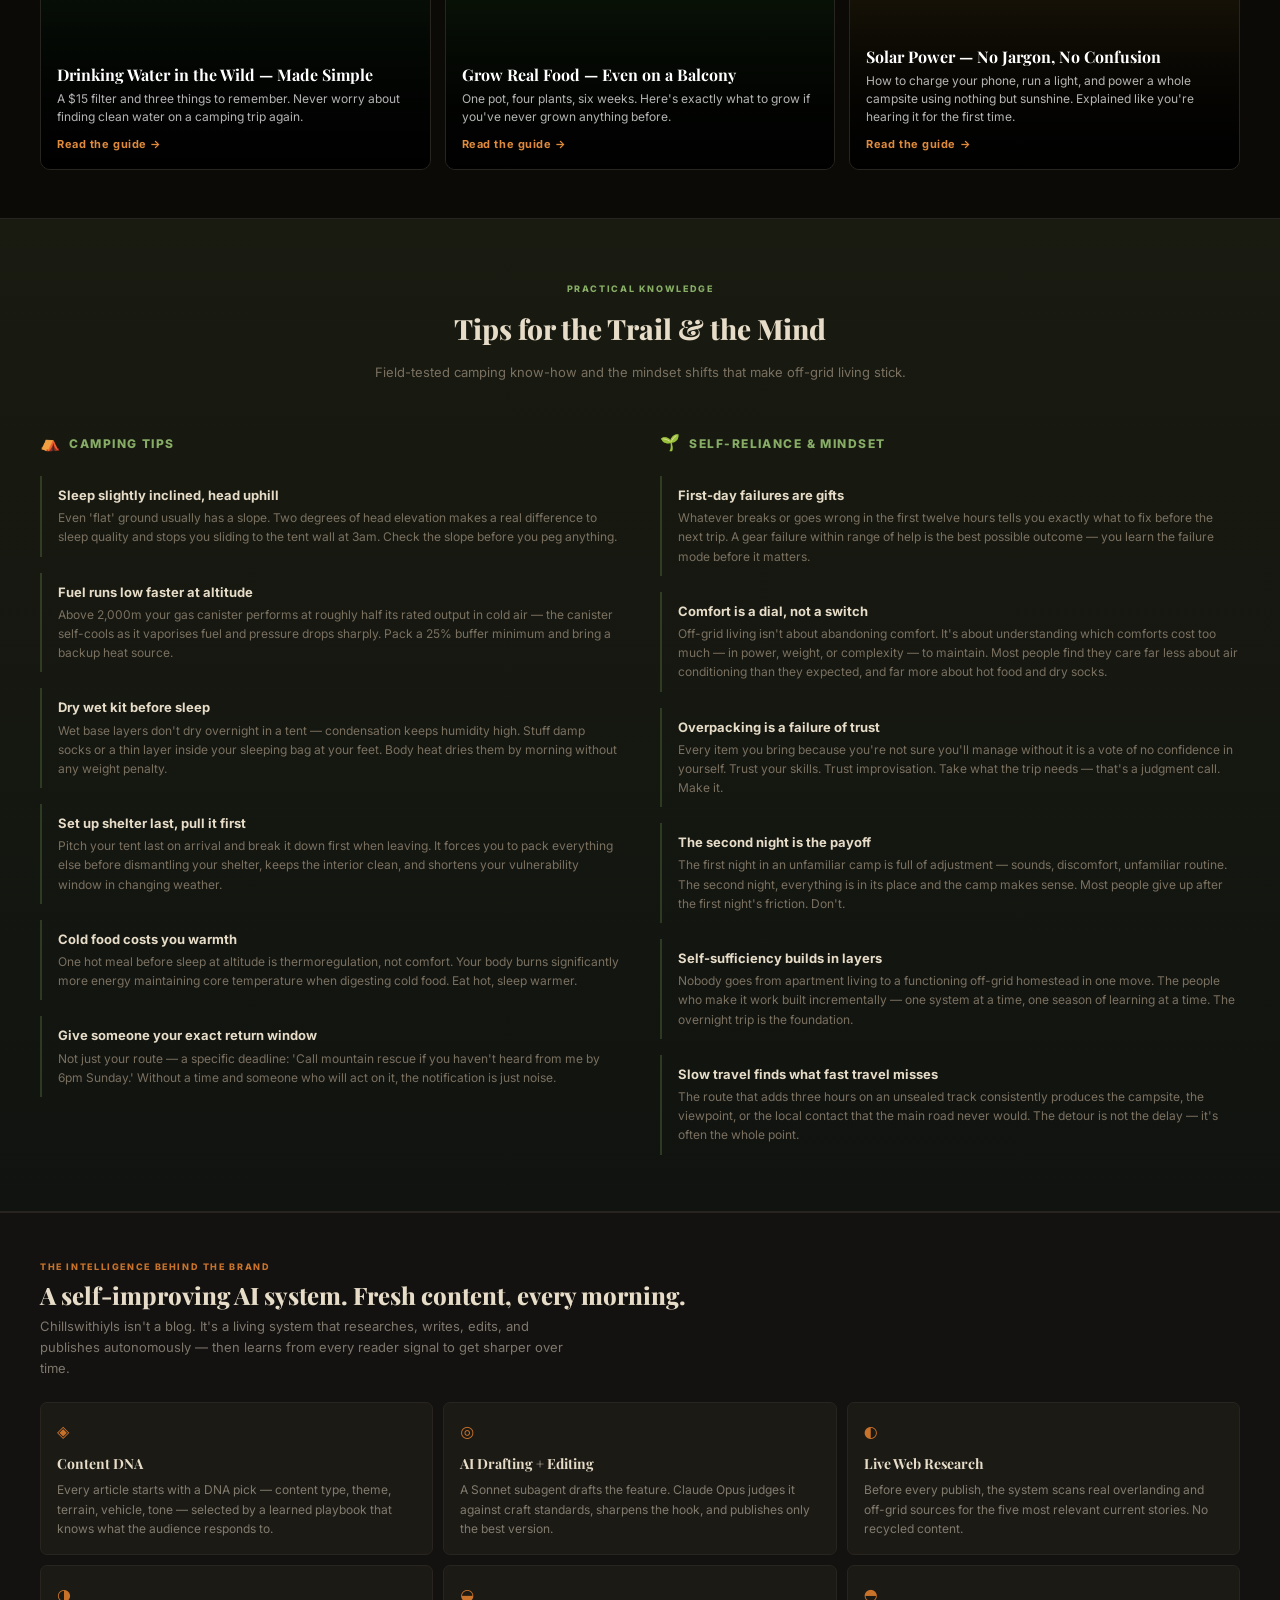
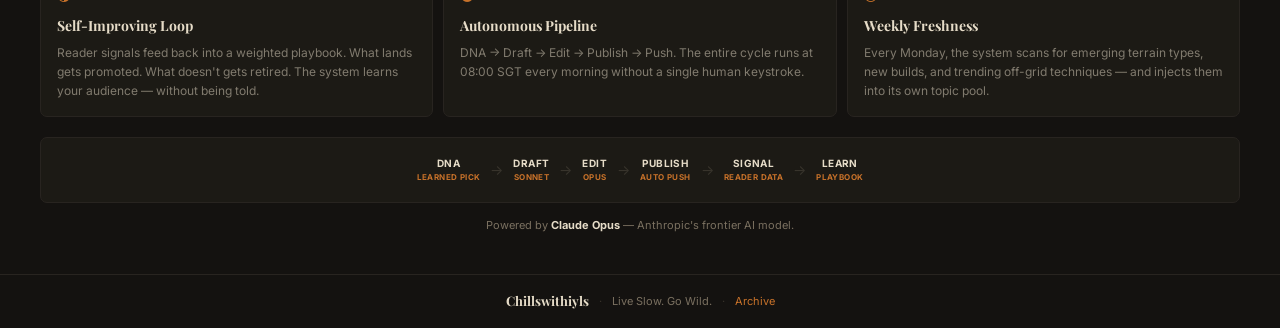
==== commit 6940d8c3: "chore: publish 2026-06-03 05:19 SGT" ====
--- a/index.html
+++ b/index.html
@@ -16,7 +16,7 @@
 <link rel="preconnect" href="https://fonts.googleapis.com">
 <link rel="preconnect" href="https://fonts.gstatic.com" crossorigin>
 <link href="https://fonts.googleapis.com/css2?family=Playfair+Display:ital,wght@0,700;0,800;1,700&family=Inter:wght@400;500;600&display=swap" rel="stylesheet">
-<link rel="stylesheet" href="https://adamdegoat.github.io/chillswithiyls/assets/style.css?v=202606021446">
+<link rel="stylesheet" href="https://adamdegoat.github.io/chillswithiyls/assets/style.css?v=202606030519">
 </head>
 <body>
 
@@ -61,12 +61,12 @@
   
 <section class="philosophy">
   <div class="philosophy-inner">
-    <p class="phil-quote">&ldquo;You don&#x27;t become self-sufficient by solving every problem — you become self-sufficient by learning which problems the land already solved before you arrived.&rdquo;</p>
-    <p class="phil-sub">Most of what feels like an engineering challenge is actually an observation problem. The jungle, the tide, the soil have been running their own systems far longer than any of us. The habit of watching until you see what&#x27;s already working is available to anyone — not just people who already live on the land.</p>
-  </div>
-</section>
-
-  <section class="why-strip"><div class="why-inner"><div class="why-card"><span class="why-number">1 night</span><span class="why-label">Off-grid starts here</span><span class="why-desc">One night outside without mains power teaches you more about your actual energy needs than any product research. Most people discover they need half of what they thought.</span></div><div class="why-card"><span class="why-number">$30/month</span><span class="why-label">Basic solar power budget</span><span class="why-desc">A 100W panel, a small lithium battery, and a DC-USB board covers phone charging, an LED strip, and a water pump for about $30 in monthly amortised cost. That&#x27;s the entry tier — everything else is optional.</span></div><div class="why-card"><span class="why-number">6 sqm</span><span class="why-label">Enough to grow greens</span><span class="why-desc">Six square metres of raised bed, managed consistently, produces enough leafy vegetables for one person year-round in a tropical climate. You don&#x27;t need a farm — you need a good small patch and reliable water.</span></div><div class="why-card"><span class="why-number">3 hours</span><span class="why-label">Daily homestead maintenance</span><span class="why-desc">A functional small-scale off-grid setup — garden, chickens, water system, fuel management — requires about three active hours per day once the initial build is done. The rest is just living.</span></div></div></section>
+    <p class="phil-quote">&ldquo;The simplest fires are the most honest ones.&rdquo;</p>
+    <p class="phil-sub">Not because primitive means better, but because a small, well-managed fire only exists if you understand it — the draft, the fuel, the weather, the site. You can cheat a gas stove through ignorance. You can&#x27;t cheat a fire.</p>
+  </div>
+</section>
+
+  <section class="why-strip"><div class="why-inner"><div class="why-card"><span class="why-number">1 night</span><span class="why-label">Changes your baseline</span><span class="why-desc">Your entire relationship with screens, comfort, and routine can shift after a single night outside with no signal. That&#x27;s not a retreat — it&#x27;s a recalibration, and it tends to last longer than people expect.</span></div><div class="why-card"><span class="why-number">~$200</span><span class="why-label">Basecamp starter kit</span><span class="why-desc">A two-person tent, sleeping bags, a gas stove, and a water filter — the complete first kit. People wait years for the right gear. The right gear is whatever gets you out the first time.</span></div><div class="why-card"><span class="why-number">2.5 hrs</span><span class="why-label">From most SEA cities</span><span class="why-desc">Meaningful jungle, highland, or coastal wilderness is under three hours from most major cities in this region. Distance is rarely the obstacle.</span></div><div class="why-card"><span class="why-number">0 skills</span><span class="why-label">Required to start</span><span class="why-desc">Lighting a fire well enough to cook on takes one attempt to learn. The first overnight trip teaches more practical self-sufficiency than any amount of reading. Show up, pay attention, learn.</span></div></div></section>
   
 <section class="weather-panel" id="camp-weather">
   <div class="weather-inner">
@@ -172,29 +172,29 @@
       
 <div class="drop-card">
   <div class="drop-pill drop-pill--gear">Gear Pick</div>
-  <h3 class="drop-title">ARB CKMA12 Twin Motor Air Compressor</h3>
-  <p class="drop-verdict">The on-board air solution that actually works</p>
-  <p class="drop-body">Permanently mounted under the bonnet, the CKMA12 runs on a 12V feed and delivers 72 litres per minute — fast enough to re-inflate a set of 35-inch mud terrains in under ten minutes per tyre. That means you can air down for soft terrain at the start of a track and be back to road pressure before you hit the highway without hunting for a servo. The honest limitation: installation requires routing a wiring loom through the engine bay and finding a solid mounting point — budget 3–4 hours the first time if you&#x27;re unfamiliar with the engine bay.</p>
-  <span class="drop-price">$350–$450 USD</span>
+  <h3 class="drop-title">ARB CKMTA12 Twin Motor On-Board Air Compressor</h3>
+  <p class="drop-verdict">Bulletproof inflation, worth the weight</p>
+  <p class="drop-body">A permanent-mount 12V twin-motor unit that reinflates a 265/70R17 from 18 psi to 35 psi in under 90 seconds — the speed that matters after airing down for a long sandy or rocky stretch. Runs off a direct battery feed and handles repeated cycling without thermal cutout under normal trail use. Honest limitation: 4.8kg installed, and routing the trigger wire and air line neatly takes considerably longer than the spec sheet suggests.</p>
+  <span class="drop-price">$350–$430 USD</span>
 </div>
       
 <div class="drop-card">
   <div class="drop-pill drop-pill--trail">Trail Intel</div>
-  <h3 class="drop-title">Endau-Rompin National Park, Johor/Pahang, Malaysia</h3>
-  <p class="drop-access">Laterite 4WD track from Kahang (Johor entry) or Kuala Rompin (Pahang entry); minimum 200mm ground clearance, high-clearance 4WD required in wet season</p>
-  <p class="drop-body">The permit system is the part most people underestimate — both the Johor National Parks Corporation and Pahang Forestry Department cap daily visitor numbers, and permits sell out weeks ahead during school holidays. Book the permit before you plan the trip, not after. The Kahang entry is more accessible for day trips; the Kuala Rompin side requires a longer commitment but delivers remote river camping the Johor approach can&#x27;t match.</p>
-  <span class="drop-season">Best season: March–September (avoid northeast monsoon Nov–Jan; some tracks impassable)</span>
+  <h3 class="drop-title">Doi Chiang Dao, Chiang Mai Province, Thailand</h3>
+  <p class="drop-access">Paved to wildlife sanctuary gate; unsealed laterite track beyond — min 200mm clearance, low-range 4WD recommended</p>
+  <p class="drop-body">Most visitors drive the paved road to the sanctuary boundary and turn back — the real terrain starts beyond the gate on service tracks rising through the buffer zone toward the 2,225m summit. The upper section is narrow with no room to turn around on ridge sections, and the laterite turns to deep sticky mud in wet season. Multiple vehicle recoveries happen here each May–October. Go in the dry season or don&#x27;t go at all.</p>
+  <span class="drop-season">Best season: November–February (dry, cool, clear)</span>
 </div>
       
 <div class="drop-card">
   <div class="drop-pill drop-pill--build">Build Tip</div>
-  <h3 class="drop-title">Wiring a second battery with a B2B charger for campsite power</h3>
-  <ol class='drop-steps'><li>Size your auxiliary battery to your actual load: 100Ah AGM for basic campsite lighting and phone charging; 100Ah lithium for running a 40L fridge for 2–3 days. Measure first, buy second.</li><li>Install a Battery-to-Battery (B2B) charger between the starter and aux — not a simple voltage-sensitive relay (VSR). Modern smart alternators drop voltage in ways that confuse VSRs and leave the aux chronically undercharged. A B2B converts alternator output properly for AGM or lithium chemistry.</li><li>Route the positive cable through an inline fuse positioned within 30cm of the starting battery — sized at 10–20% above your maximum expected draw. This fuse protects the vehicle, not the aux circuit.</li><li>Ground both batteries to the chassis at separate, clean bare-metal points. Never daisy-chain grounds through the starting battery terminal — voltage drop causes charging anomalies that are frustratingly hard to diagnose in the field.</li><li>Label every connection and laminate a simple circuit diagram to store in the vehicle. When something fails at a campsite at midnight, you want a reference that doesn&#x27;t require memory.</li></ol>
+  <h3 class="drop-title">Wiring a split-charge relay (VSR) for your second battery</h3>
+  <ol class='drop-steps'><li>Mount a 100A-rated voltage-sensing relay (VSR) in the engine bay close to the main battery, with clear ventilation on all sides</li><li>Run 6 B&amp;S (50mm²) cable from main battery (+) to VSR input, and a second run from VSR output to your aux battery (+); fit ANL fuses within 30cm of both battery (+) terminals</li><li>Earth both batteries to a shared chassis ground point using the same cable gauge — one clean bare-metal bolt, both grounds on the same lug</li><li>Test: engine off (~12.6V resting) the VSR should be open; engine running (alternator at 13.7V+) VSR closes and aux battery begins accepting charge — verify with a multimeter at both terminals</li></ol>
 </div>
       
 <div class="drop-card">
   <div class="drop-pill drop-pill--radar">On The Radar</div>
-  <ul class="drop-radar"><li>Overland Expo confirmed a five-show 2026 calendar across the US — culminating at Overland Expo East in Virginia in October — with its 2026 Ultimate Build debuting as a Nissan Frontier PRO-4X fitted with FOX suspension and an AllDogs Offroad pop-up bed camper.</li><li>Ineos Grenadier&#x27;s most significant 2026 update brings a new variable-ratio steering system for sharper on-road response, a reduced turning circle, and a blacked-out Black Edition trim across both the station wagon and Quartermaster pickup.</li><li>Porsche confirmed the new Cayenne Electric&#x27;s optional Offroad Package lifts ground clearance to 9.6 inches — and initial press drives on technical terrain suggest the instant torque delivery makes dune climbs noticeably more controlled than the outgoing ICE Cayenne.</li></ul>
+  <ul class="drop-radar"><li>Trump rescinded Nixon-era and Carter-era executive orders on May 29, 2026, stripping 50-year-old restrictions on off-road vehicle use across US federal public lands — a major access shift that land management agencies are still working through.</li><li>Overland Expo named a fully-kitted 2026 Nissan Frontier PRO-4X its Ultimate Overland Vehicle Build, debuted at Expo West in Flagstaff and now on a national tour ahead of a fall charity auction.</li><li>Overland Expo PNW rolls into Redmond, Oregon on June 26–28 — the Pacific Northwest&#x27;s first major overlanding gathering of the 2026 summer season.</li></ul>
 </div>
     </div>
   </div>
@@ -207,44 +207,44 @@
       <span class="section-sub">Camping, overlanding and off-grid news from Southeast Asia and beyond.</span>
     </div>
     <div class="news-grid">
-<a class="news-card" href="https://www.sunsetanddust.ch/frasers-hill-malaysia-jungle-camp-in-the-mist/" target="_blank" rel="noopener">
-  <div class="news-img" style="background-image:url(https://www.sunsetanddust.ch/wp-content/uploads/2026/04/frazers-hill-malaysia-jungle-camp-1.jpg)"></div>
+<a class="news-card" href="https://www.freemalaysiatoday.com/category/leisure/automotive/2026/05/29/mobility-media-holds-inaugural-4x4-festival-offroad-in-the-city" target="_blank" rel="noopener">
+  <div class="news-img" style="background-image:url(https://media.freemalaysiatoday.com/wp-content/uploads/2026/05/f935ac99-maeps-serdang-emel-pic-290526-1.webp)"></div>
   <div class="news-body">
-    <span class="news-source">Sunset and Dust</span>
-    <p class="news-hed">Fraser&#x27;s Hill jungle camp in the mist</p>
-    <p class="news-sum">Overlanders escape Malaysia&#x27;s heat at Fraser&#x27;s Hill, a 1,500-metre highland station wrapped in montane rainforest and visited by White-thighed Leaf Monkeys and Southern Pig-tailed Macaques.</p>
+    <span class="news-source">Free Malaysia Today</span>
+    <p class="news-hed">Malaysia&#x27;s Inaugural &#x27;Offroad in the City&#x27; Festival Draws Thousands</p>
+    <p class="news-sum">Mobility Media&#x27;s first urban 4×4 and camping festival ran May 30–June 1 at MAEPS Serdang, showcasing custom builds, off-road activity courses, and electric vehicle displays.</p>
   </div>
 </a>
-<a class="news-card" href="https://www.thestar.com.my/metro/metro-news/2026/05/02/off-road-race-has-great-tourism-potential-says-mp" target="_blank" rel="noopener">
-  <div class="news-img" style="background-image:url(https://apicms.thestar.com.my/uploads/images/2026/05/02/thumbs/200/3887664.webp)"></div>
-  <div class="news-body">
-    <span class="news-source">The Star</span>
-    <p class="news-hed">Off-road race has great tourism potential, says MP</p>
-    <p class="news-sum">The 10th Sibu Off-Road Challenge drew 21 four-wheel-drive vehicles and 42 participants to Sarawak&#x27;s Pulau Li Hua, including international teams from Brunei, with the local MP highlighting the event&#x27;s power to showcase regional culture.</p>
-  </div>
-</a>
-<a class="news-card" href="https://www.sunsetanddust.ch/khao-sok-national-park/" target="_blank" rel="noopener">
-  <div class="news-img" style="background-image:url(https://www.sunsetanddust.ch/wp-content/uploads/2026/03/kao-sok-national-park-thailand-overlanding-landrover-defender-28.jpg)"></div>
-  <div class="news-body">
-    <span class="news-source">Sunset and Dust</span>
-    <p class="news-hed">Khao Sok National Park — overlanding Thailand&#x27;s ancient rainforest</p>
-    <p class="news-sum">Two Land Rover Defender teams camped at Cheow Lan Lake inside Khao Sok, drifting through limestone karsts on a boat while listening to gibbons call from a rainforest older than the Amazon.</p>
-  </div>
-</a>
-<a class="news-card" href="https://www.thestar.com.my/business/business-news/2026/03/22/living-off-grid-in-malaysia" target="_blank" rel="noopener">
+<a class="news-card" href="https://www.thestar.com.my/metro/metro-news/2026/05/27/camping-push-to-boost-eco-tourism-in-putrajaya" target="_blank" rel="noopener">
   <div class="news-img news-img--none"></div>
   <div class="news-body">
-    <span class="news-source">The Star</span>
-    <p class="news-hed">Living off-grid in Malaysia</p>
-    <p class="news-sum">Environmental consciousness and Malaysia&#x27;s unique geography are turning off-grid living from fringe concept to viable lifestyle, with over 4,000 families already on affordable off-grid energy systems.</p>
+    <span class="news-source">The Star Malaysia</span>
+    <p class="news-hed">Putrajaya Opens Upgraded 48-Lot Campsite to Boost Eco-Tourism</p>
+    <p class="news-sum">Putrajaya&#x27;s Precinct 13 campsite in the wetlands park opens at RM50/night, anchored by the country&#x27;s longest parallel double zipline as part of a wider push for nature-based tourism.</p>
   </div>
 </a>
-<a class="news-card" href="https://www.manilatimes.net/2026/06/02/fast-times/toyota-teases-new-land-cruiser-hybrid-lc300-and-hilux-bev-for-pims-2026/2355451" target="_blank" rel="noopener">
+<a class="news-card" href="https://www.manilatimes.net/2026/03/03/fast-times/outdoorfest-philippines-debuts-at-parklinks-blending-overlanding-4x4s-and-outdoor-lifestyle/2291009" target="_blank" rel="noopener">
   <div class="news-img news-img--none"></div>
   <div class="news-body">
     <span class="news-source">The Manila Times</span>
-    <p class="news-hed">Toyota teases hybrid Land Cruiser and Hilux BEV for PIMS 2026</p>
-    <p class="news-sum">Toyota will debut electrified off-road icons at the Philippine International Motor Show (June 4–7), with teasers pointing to a hybrid Land Cruiser 300 and a battery-electric Hilux.</p>
+    <p class="news-hed">OutdoorFest Philippines Debuts in Pasig City with Live 4x4 Obstacle Course</p>
+    <p class="news-sum">The inaugural OutdoorFest Philippines brought overlanders, campers, and 4x4 enthusiasts to Parklinks on February 21–22, featuring a live obstacle track, ATV demos, and gear exhibitions.</p>
+  </div>
+</a>
+<a class="news-card" href="https://isuzu.com.ph/isuzu-philippines-joins-the-fun-at-2026-overland-kings-campout" target="_blank" rel="noopener">
+  <div class="news-img news-img--none"></div>
+  <div class="news-body">
+    <span class="news-source">Isuzu Philippines</span>
+    <p class="news-hed">Isuzu Philippines Joins the 2026 Overland Kings Campout</p>
+    <p class="news-sum">Isuzu Philippines brought a convoy of D-Max builds to the 2026 Overland Kings Campout on February 9, joining off-road and overlanding enthusiasts for the annual gathering.</p>
+  </div>
+</a>
+<a class="news-card" href="https://www.wonderfulmalaysia.com/news/sabah-upgrades-its-trails-a-new-wave-of-ecotourism-on-borneo-in-2025-2026.htm" target="_blank" rel="noopener">
+  <div class="news-img" style="background-image:url(https://www.wonderfulmalaysia.com/news/files/2025/12/header-sabah-ecotourism-2026-unsplash.jpg)"></div>
+  <div class="news-body">
+    <span class="news-source">Wonderful Malaysia</span>
+    <p class="news-hed">Sabah Upgrades Its Trails Ahead of Visit Malaysia 2026</p>
+    <p class="news-sum">Trail upgrades across Kinabalu Park, Danum Valley, and Crocker Range position Borneo as a flagship overland nature destination for the Visit Malaysia 2026 campaign.</p>
   </div>
 </a></div>
   </div>
@@ -264,8 +264,8 @@
       <h3 class="cayenne-headline">
         <a href="https://www.thedrive.com/news/nobody-will-ever-drive-a-porsche-cayenne-electric-off-road-but-it-sure-is-fun" target="_blank" rel="noopener">Nobody Will Ever Drive a Porsche Cayenne Electric Off-Road, But It Sure Is Fun</a>
       </h3>
-      <p class="cayenne-body">The Drive put the 2026 Porsche Cayenne Electric through a genuine off-road course of muddy paths and steep inclines, finding the luxury EV&#x27;s instant torque delivery and adaptive air suspension surprisingly capable in the dirt. The session ended with a high-speed rallycross ride-along alongside two-time Le Mans winner Timo Bernhard — a reminder of how far Porsche&#x27;s adventure-capable SUV has drifted from its road-biased reputation.</p>
-      <ul class="cayenne-notes"><li style="margin-bottom:8px">A second-generation Porsche Cayenne has been documented as a legitimate expedition rig — lifted, fitted with all-terrain tyres — as proof that the platform&#x27;s inherent AWD architecture and chassis strength make it a compelling overlanding donor.</li><li style="margin-bottom:8px">4x4 Tyres UK published a practical Cayenne overlanding build guide covering tyre selection, wheel reinforcement, and suspension upgrades that convert the luxury SUV into a capable long-distance rig without compromising daily driveability.</li></ul>
+      <p class="cayenne-body">The Drive put the 2026 Porsche Cayenne Electric through a demanding off-road course — muddy paths, steep inclines, deeply rutted segments — and found its Off-Road mode, independent axle regen braking, and raised air suspension make it a genuinely capable trail machine. For the overlanding Cayenne community, the piece confirms the all-electric platform&#x27;s optional off-road package (reshaped bumpers, underbody protection) is serious hardware, not PR gloss.</p>
+      <ul class="cayenne-notes"><li style="margin-bottom:8px">Tread Magazine profiled Dillon Houck&#x27;s overlanding Cayenne build (Feb 2025) — a lifted, BFG KO2-shod, Eurowise-bumpered gen-III fitted with rooftop tent, solar, and winch, built to overland without sacrificing five-passenger daily-drivability.</li><li style="margin-bottom:8px">The 2026 Cayenne Electric Turbo produces 1,139 hp and 1,106 lb-ft of torque with per-wheel torque control and rear-wheel steering — the same platform underpinning the off-road package The Drive tested in March.</li></ul>
     </div>
   </div>
 </section>
@@ -352,11 +352,11 @@
     <div class="tips-columns">
       <div class="tips-col">
         <h3 class="tips-col-heading"><span class="tips-col-icon">&#x26FA;</span> Camping Tips</h3>
-        <ul class="tips-list"><li class="tips-item"><span class="tips-item-label">Store fuel in the shade</span><span class="tips-item-body">In tropical heat, jerry cans left in direct sun build dangerous internal pressure. Store fuel containers in shade, leave a small amount of airspace at the top, and never fully seal a warm container. This matters most on long drives between fill-ups in the wet season.</span></li><li class="tips-item"><span class="tips-item-label">Ventilate your tent when it rains</span><span class="tips-item-body">Instinct says close everything when it rains, but that&#x27;s how condensation builds overnight and soaks your sleeping gear. Keep a small vent open at the top — most rain enters horizontally, not vertically — to let moisture-laden air escape rather than pool inside.</span></li><li class="tips-item"><span class="tips-item-label">Boil, don&#x27;t rely on filters for murky water</span><span class="tips-item-body">Filters rated for bacteria and protozoa clog quickly in high-sediment jungle streams. Pre-settle turbid water in a container for thirty minutes, decant carefully, then boil for one minute. A clean pot and fire are more reliable than a blocked filter with no backup.</span></li><li class="tips-item"><span class="tips-item-label">Use a dry bag inside your pack</span><span class="tips-item-body">Rain covers alone fail on river crossings and in monsoon downpours. Put electronics, navigation, and dry clothes inside a sealed dry bag inside your pack. It costs about $8 at any dive shop and turns a gear-destroying mistake into a non-event.</span></li><li class="tips-item"><span class="tips-item-label">Hang food 2m from the trunk, not just high</span><span class="tips-item-body">Most jungle animals that raid camp supplies are climbers, not jumpers. Height matters less than horizontal distance from the tree. Hang your food bag at least 2 metres out from the nearest trunk and 1.5 metres below any branch it&#x27;s attached to.</span></li><li class="tips-item"><span class="tips-item-label">Test your stove before you leave home</span><span class="tips-item-body">O-rings in gas valves and canister threads degrade in storage. Run your stove for five full minutes at home, check for hissing connections, and replace worn O-rings before the trip. Discovering a failed seal at the campsite, in the dark, three hours from anywhere, is completely preventable.</span></li></ul>
+        <ul class="tips-list"><li class="tips-item"><span class="tips-item-label">Sleep slightly inclined, head uphill</span><span class="tips-item-body">Even &#x27;flat&#x27; ground usually has a slope. Two degrees of head elevation makes a real difference to sleep quality and stops you sliding to the tent wall at 3am. Check the slope before you peg anything.</span></li><li class="tips-item"><span class="tips-item-label">Fuel runs low faster at altitude</span><span class="tips-item-body">Above 2,000m your gas canister performs at roughly half its rated output in cold air — the canister self-cools as it vaporises fuel and pressure drops sharply. Pack a 25% buffer minimum and bring a backup heat source.</span></li><li class="tips-item"><span class="tips-item-label">Dry wet kit before sleep</span><span class="tips-item-body">Wet base layers don&#x27;t dry overnight in a tent — condensation keeps humidity high. Stuff damp socks or a thin layer inside your sleeping bag at your feet. Body heat dries them by morning without any weight penalty.</span></li><li class="tips-item"><span class="tips-item-label">Set up shelter last, pull it first</span><span class="tips-item-body">Pitch your tent last on arrival and break it down first when leaving. It forces you to pack everything else before dismantling your shelter, keeps the interior clean, and shortens your vulnerability window in changing weather.</span></li><li class="tips-item"><span class="tips-item-label">Cold food costs you warmth</span><span class="tips-item-body">One hot meal before sleep at altitude is thermoregulation, not comfort. Your body burns significantly more energy maintaining core temperature when digesting cold food. Eat hot, sleep warmer.</span></li><li class="tips-item"><span class="tips-item-label">Give someone your exact return window</span><span class="tips-item-body">Not just your route — a specific deadline: &#x27;Call mountain rescue if you haven&#x27;t heard from me by 6pm Sunday.&#x27; Without a time and someone who will act on it, the notification is just noise.</span></li></ul>
       </div>
       <div class="tips-col">
         <h3 class="tips-col-heading"><span class="tips-col-icon">&#x1F331;</span> Self-Reliance &amp; Mindset</h3>
-        <ul class="tips-list"><li class="tips-item"><span class="tips-item-label">Version 1 is always wrong</span><span class="tips-item-body">Every off-grid system you build — water, power, food, fuel — will have a version 2. The goal of version 1 is not to get it right; it&#x27;s to discover which parts were wrong. Build the first version knowing this, and leave time in the budget for the rebuild.</span></li><li class="tips-item"><span class="tips-item-label">Solve the closest problem first</span><span class="tips-item-body">Beginners want the complete system before they start: solar, battery, inverter, generator backup, tank, filtration. The experienced off-gridder solves the next single problem — usually water or shade — and adds complexity only after that solution proves stable.</span></li><li class="tips-item"><span class="tips-item-label">Redundancy is a mindset, not a gear list</span><span class="tips-item-body">Every critical system needs a fallback: a backup lighter, a second water container, a physical map when the phone dies. The goal isn&#x27;t to carry more stuff — it&#x27;s to eliminate single points of failure in anything that keeps you alive or moving.</span></li><li class="tips-item"><span class="tips-item-label">Failure data is more valuable than success</span><span class="tips-item-body">The gear that doesn&#x27;t break tells you nothing. The system that fails in unexpected weather, the camp that floods, the filter that clogs — these are the observations that permanently upgrade your knowledge. Take a note. The failure is the curriculum.</span></li><li class="tips-item"><span class="tips-item-label">Know your exit before you need it</span><span class="tips-item-body">Before you commit to a campsite or valley route, know the way out. Not because emergencies are likely — because knowing the exit costs nothing, and the mental bandwidth it frees is real. You make better decisions when you&#x27;re not managing unspoken anxiety about escape.</span></li><li class="tips-item"><span class="tips-item-label">Self-sufficiency is a direction, not a destination</span><span class="tips-item-body">You will never be fully self-sufficient. The goal is to be more self-sufficient than you were last month — to have one fewer external dependency that can fail at the wrong moment. Measured that way, progress is always achievable.</span></li></ul>
+        <ul class="tips-list"><li class="tips-item"><span class="tips-item-label">First-day failures are gifts</span><span class="tips-item-body">Whatever breaks or goes wrong in the first twelve hours tells you exactly what to fix before the next trip. A gear failure within range of help is the best possible outcome — you learn the failure mode before it matters.</span></li><li class="tips-item"><span class="tips-item-label">Comfort is a dial, not a switch</span><span class="tips-item-body">Off-grid living isn&#x27;t about abandoning comfort. It&#x27;s about understanding which comforts cost too much — in power, weight, or complexity — to maintain. Most people find they care far less about air conditioning than they expected, and far more about hot food and dry socks.</span></li><li class="tips-item"><span class="tips-item-label">Overpacking is a failure of trust</span><span class="tips-item-body">Every item you bring because you&#x27;re not sure you&#x27;ll manage without it is a vote of no confidence in yourself. Trust your skills. Trust improvisation. Take what the trip needs — that&#x27;s a judgment call. Make it.</span></li><li class="tips-item"><span class="tips-item-label">The second night is the payoff</span><span class="tips-item-body">The first night in an unfamiliar camp is full of adjustment — sounds, discomfort, unfamiliar routine. The second night, everything is in its place and the camp makes sense. Most people give up after the first night&#x27;s friction. Don&#x27;t.</span></li><li class="tips-item"><span class="tips-item-label">Self-sufficiency builds in layers</span><span class="tips-item-body">Nobody goes from apartment living to a functioning off-grid homestead in one move. The people who make it work built incrementally — one system at a time, one season of learning at a time. The overnight trip is the foundation.</span></li><li class="tips-item"><span class="tips-item-label">Slow travel finds what fast travel misses</span><span class="tips-item-body">The route that adds three hours on an unsealed track consistently produces the campsite, the viewpoint, or the local contact that the main road never would. The detour is not the delay — it&#x27;s often the whole point.</span></li></ul>
       </div>
     </div>
   </div>
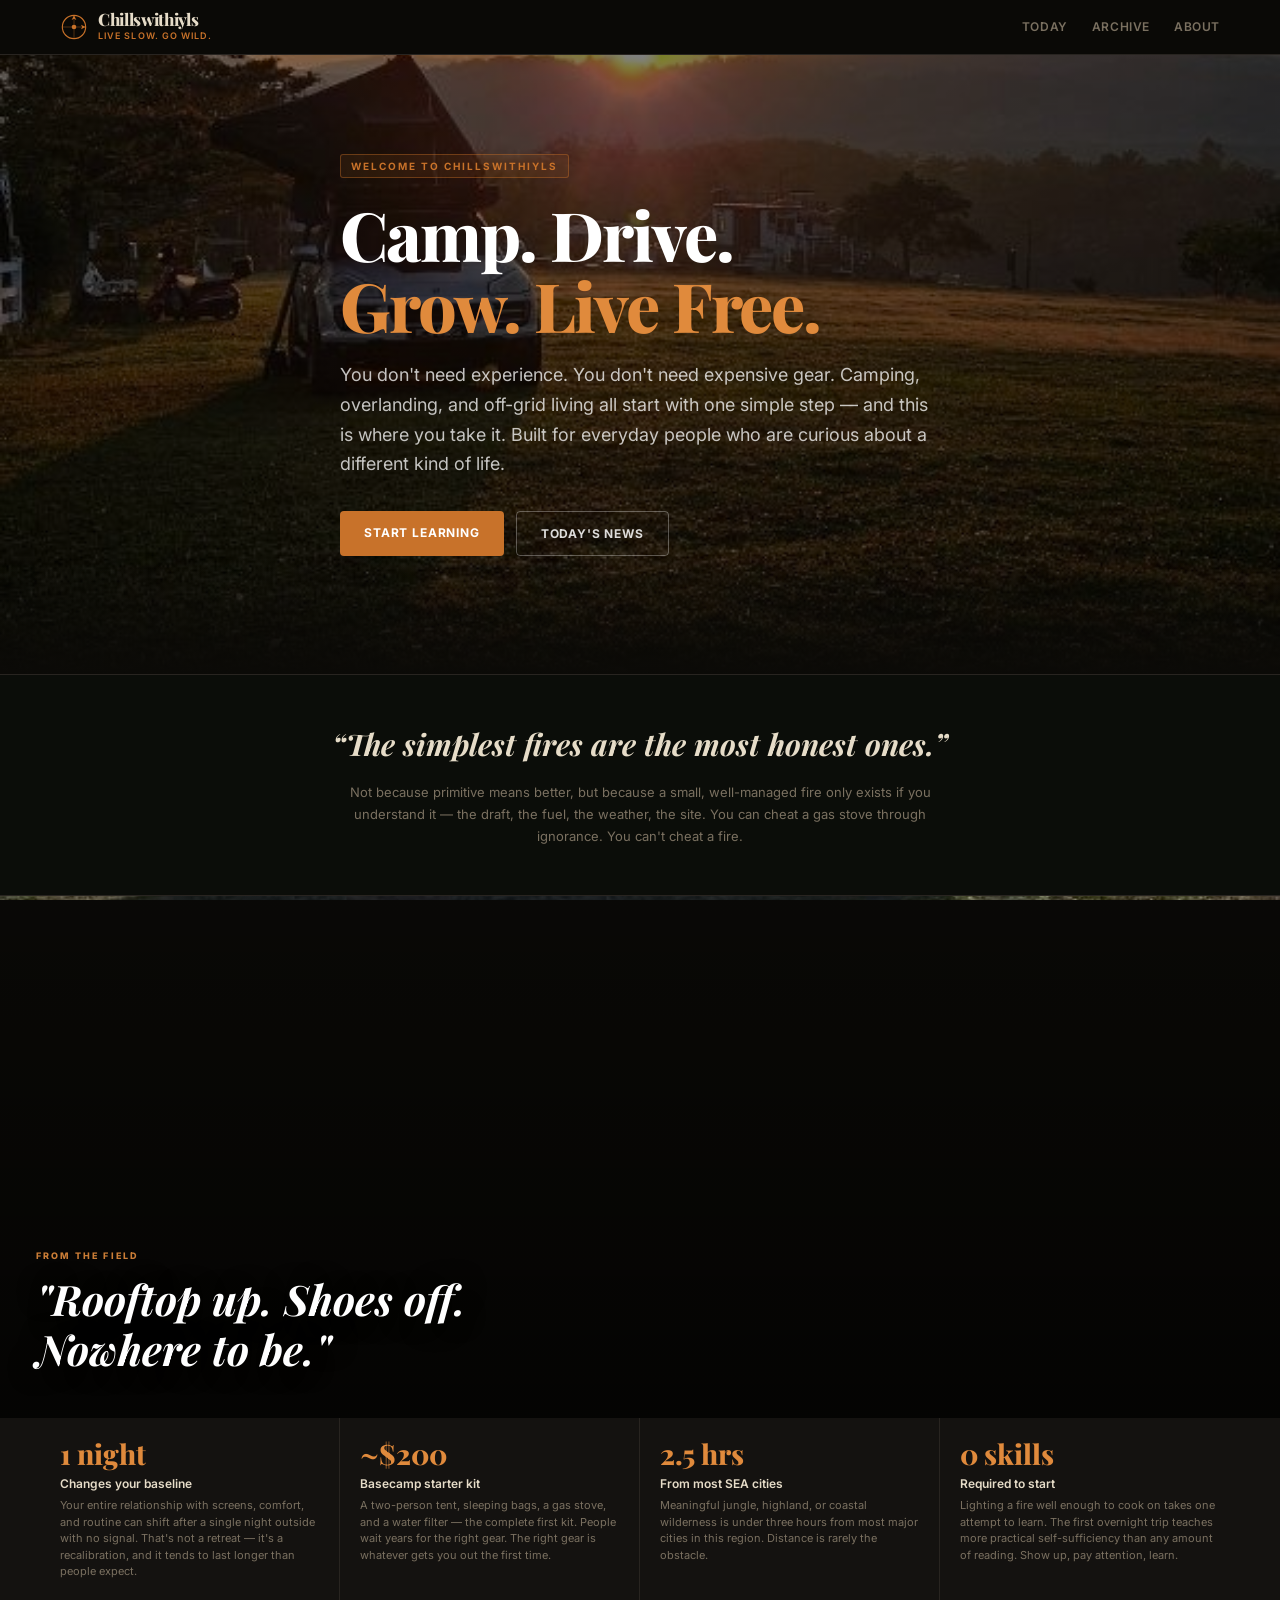
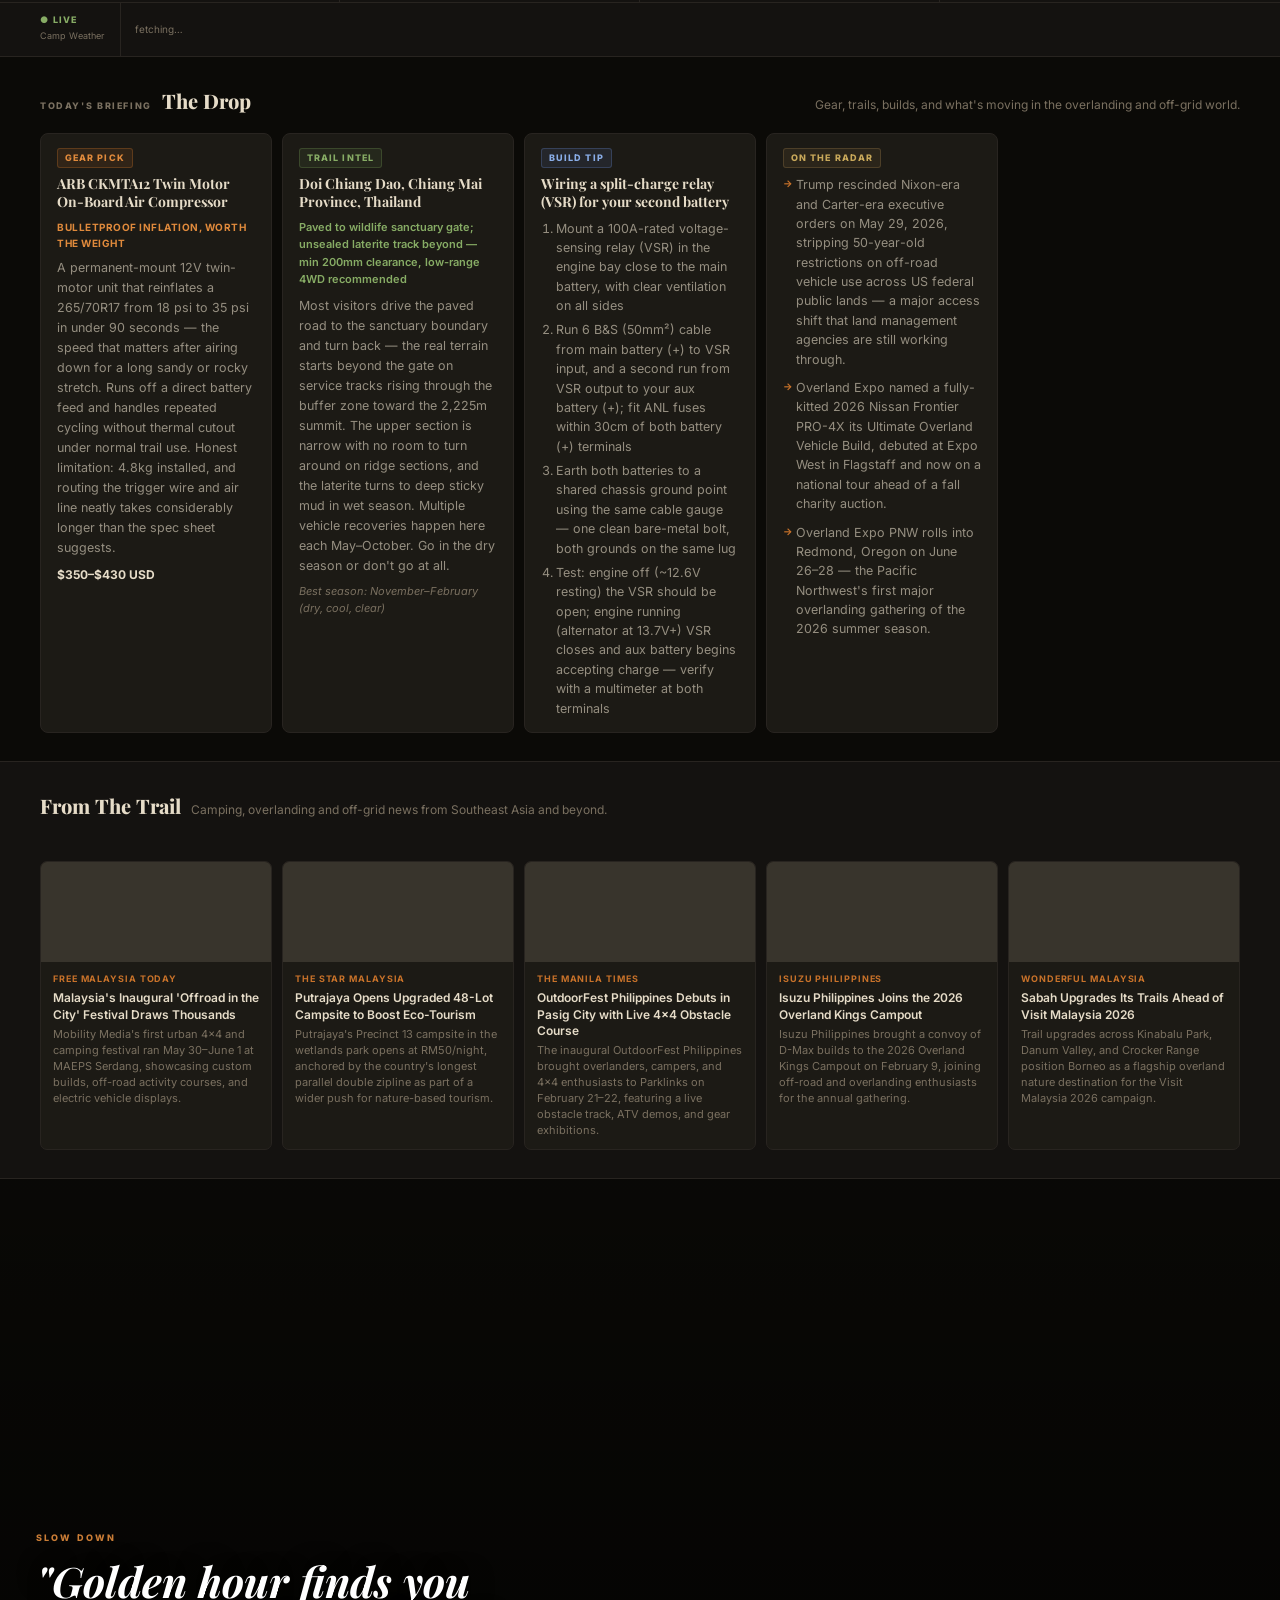
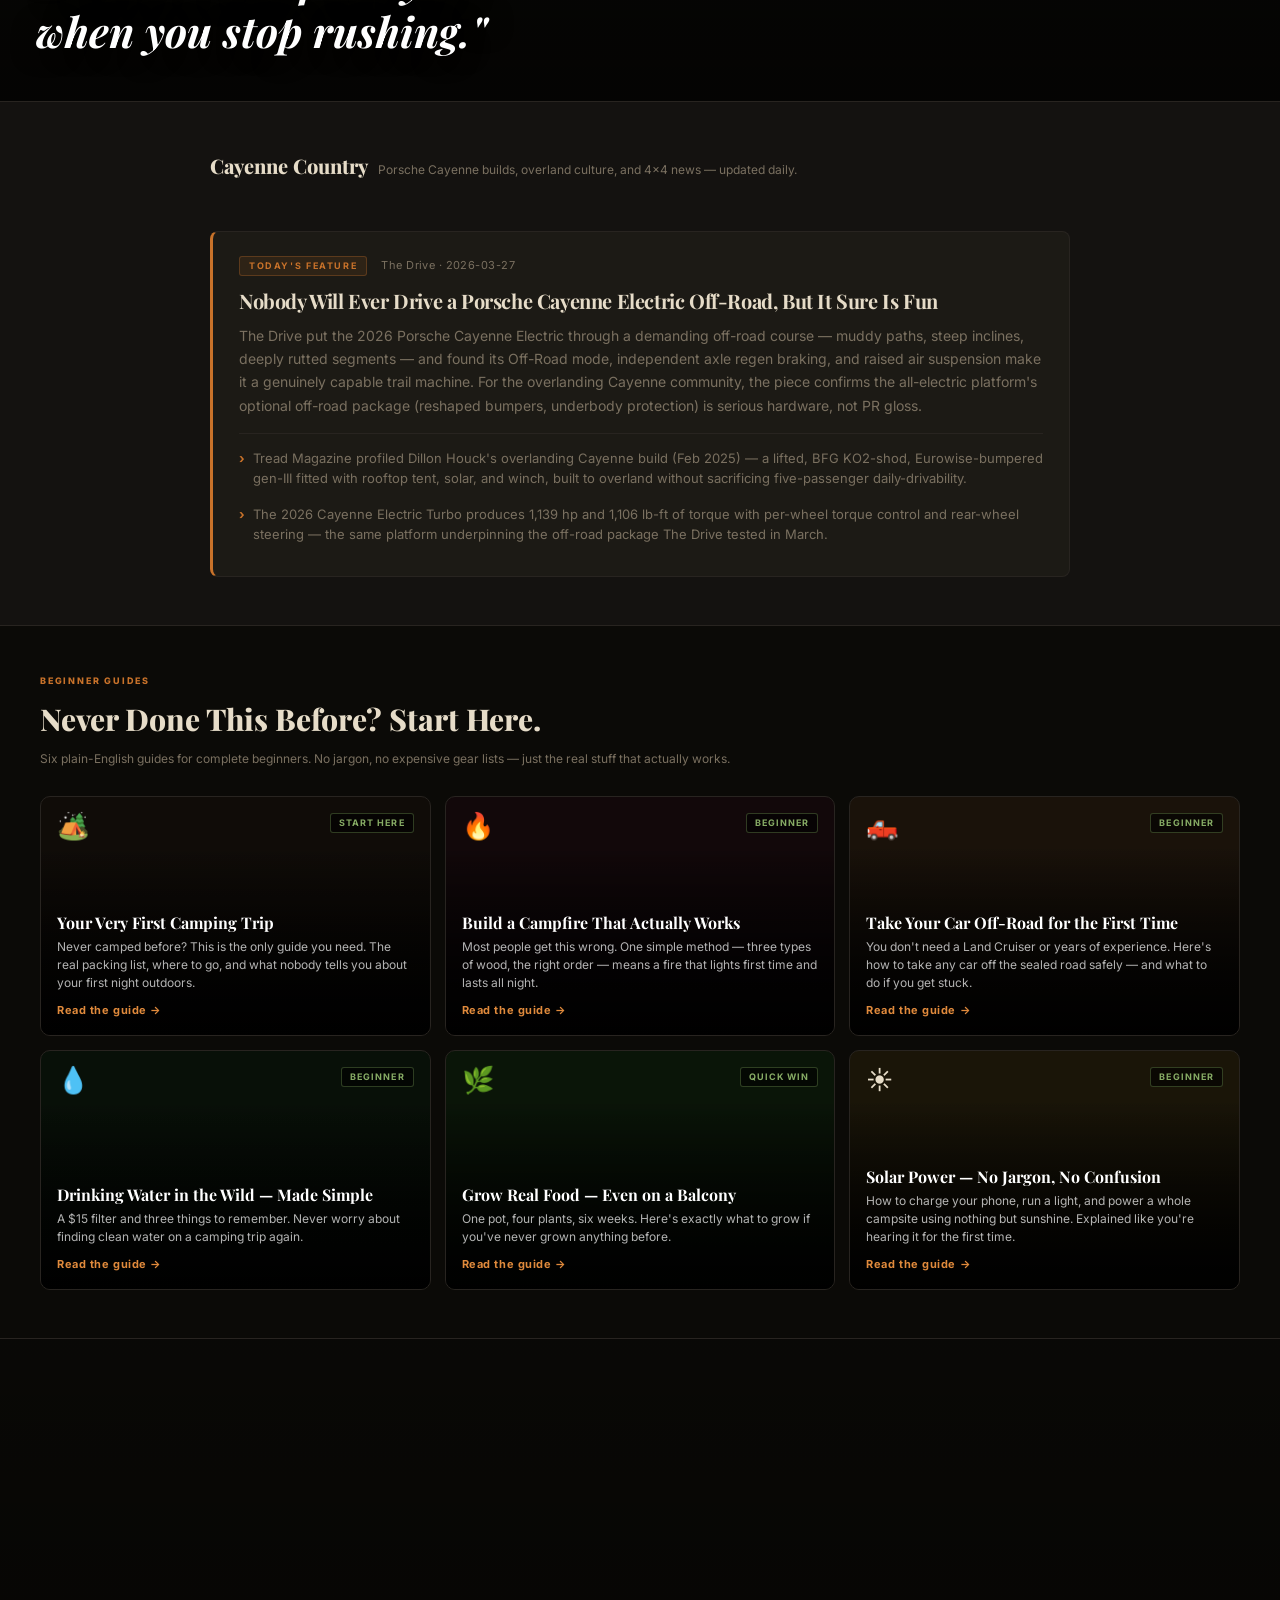
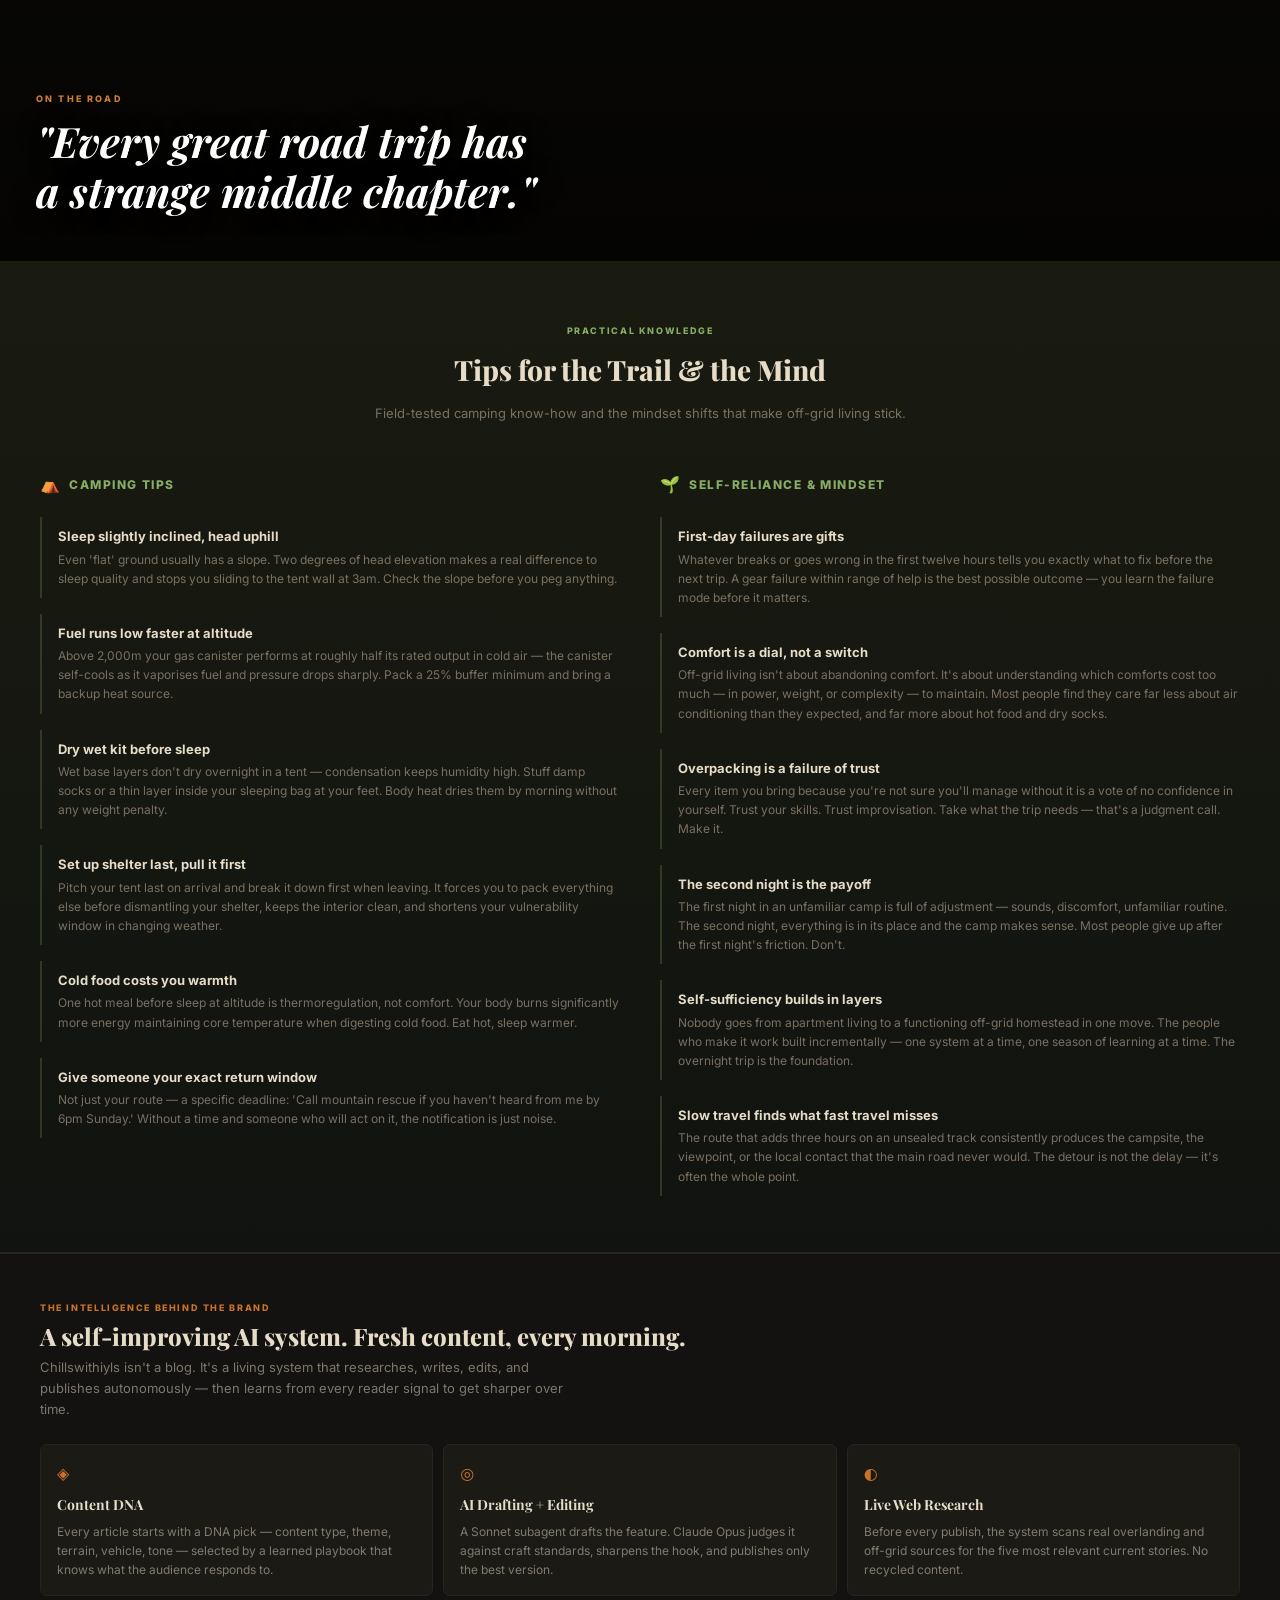
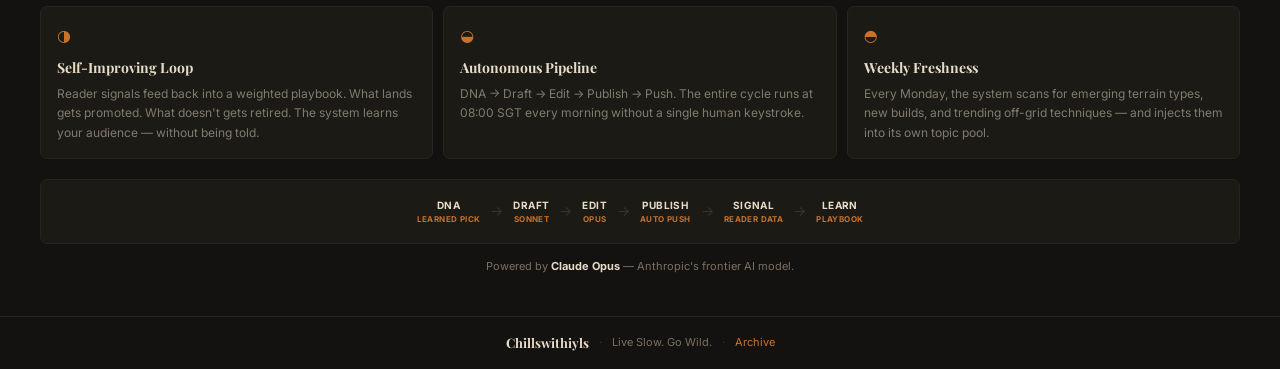
==== commit a3fb9e8e: "feat: infuse real photos as hero + 3 cinematic scene breaks" ====
--- a/index.html
+++ b/index.html
@@ -16,7 +16,7 @@
 <link rel="preconnect" href="https://fonts.googleapis.com">
 <link rel="preconnect" href="https://fonts.gstatic.com" crossorigin>
 <link href="https://fonts.googleapis.com/css2?family=Playfair+Display:ital,wght@0,700;0,800;1,700&family=Inter:wght@400;500;600&display=swap" rel="stylesheet">
-<link rel="stylesheet" href="https://adamdegoat.github.io/chillswithiyls/assets/style.css?v=202606030519">
+<link rel="stylesheet" href="https://adamdegoat.github.io/chillswithiyls/assets/style.css?v=202606031900">
 </head>
 <body>
 
@@ -65,6 +65,13 @@
     <p class="phil-sub">Not because primitive means better, but because a small, well-managed fire only exists if you understand it — the draft, the fuel, the weather, the site. You can cheat a gas stove through ignorance. You can&#x27;t cheat a fire.</p>
   </div>
 </section>
+
+  <section class="scene-break" style="background-image:url(assets/camp-beach.jpg); background-position:center 45%">
+    <div class="scene-text">
+      <span class="scene-eyebrow">From the Field</span>
+      <p class="scene-caption">"Rooftop up. Shoes off.<br>Nowhere to be."</p>
+    </div>
+  </section>
 
   <section class="why-strip"><div class="why-inner"><div class="why-card"><span class="why-number">1 night</span><span class="why-label">Changes your baseline</span><span class="why-desc">Your entire relationship with screens, comfort, and routine can shift after a single night outside with no signal. That&#x27;s not a retreat — it&#x27;s a recalibration, and it tends to last longer than people expect.</span></div><div class="why-card"><span class="why-number">~$200</span><span class="why-label">Basecamp starter kit</span><span class="why-desc">A two-person tent, sleeping bags, a gas stove, and a water filter — the complete first kit. People wait years for the right gear. The right gear is whatever gets you out the first time.</span></div><div class="why-card"><span class="why-number">2.5 hrs</span><span class="why-label">From most SEA cities</span><span class="why-desc">Meaningful jungle, highland, or coastal wilderness is under three hours from most major cities in this region. Distance is rarely the obstacle.</span></div><div class="why-card"><span class="why-number">0 skills</span><span class="why-label">Required to start</span><span class="why-desc">Lighting a fire well enough to cook on takes one attempt to learn. The first overnight trip teaches more practical self-sufficiency than any amount of reading. Show up, pay attention, learn.</span></div></div></section>
   
@@ -250,6 +257,13 @@
   </div>
 </section>
   
+<section class="scene-break" style="background-image:url(assets/coast-kayak.jpg); background-position:center 65%">
+  <div class="scene-text">
+    <span class="scene-eyebrow">Slow Down</span>
+    <p class="scene-caption">"Golden hour finds you<br>when you stop rushing."</p>
+  </div>
+</section>
+
 <section class="cayenne-country" id="cayenne-country">
   <div class="section-inner">
     <div class="section-header">
@@ -342,6 +356,13 @@
 </section>
 
   
+<section class="scene-break" style="background-image:url(assets/road-7eleven.jpg); background-position:center 35%">
+  <div class="scene-text">
+    <span class="scene-eyebrow">On the Road</span>
+    <p class="scene-caption">"Every great road trip has<br>a strange middle chapter."</p>
+  </div>
+</section>
+
 <section class="tips-section" id="tips">
   <div class="tips-inner">
     <div class="tips-header">
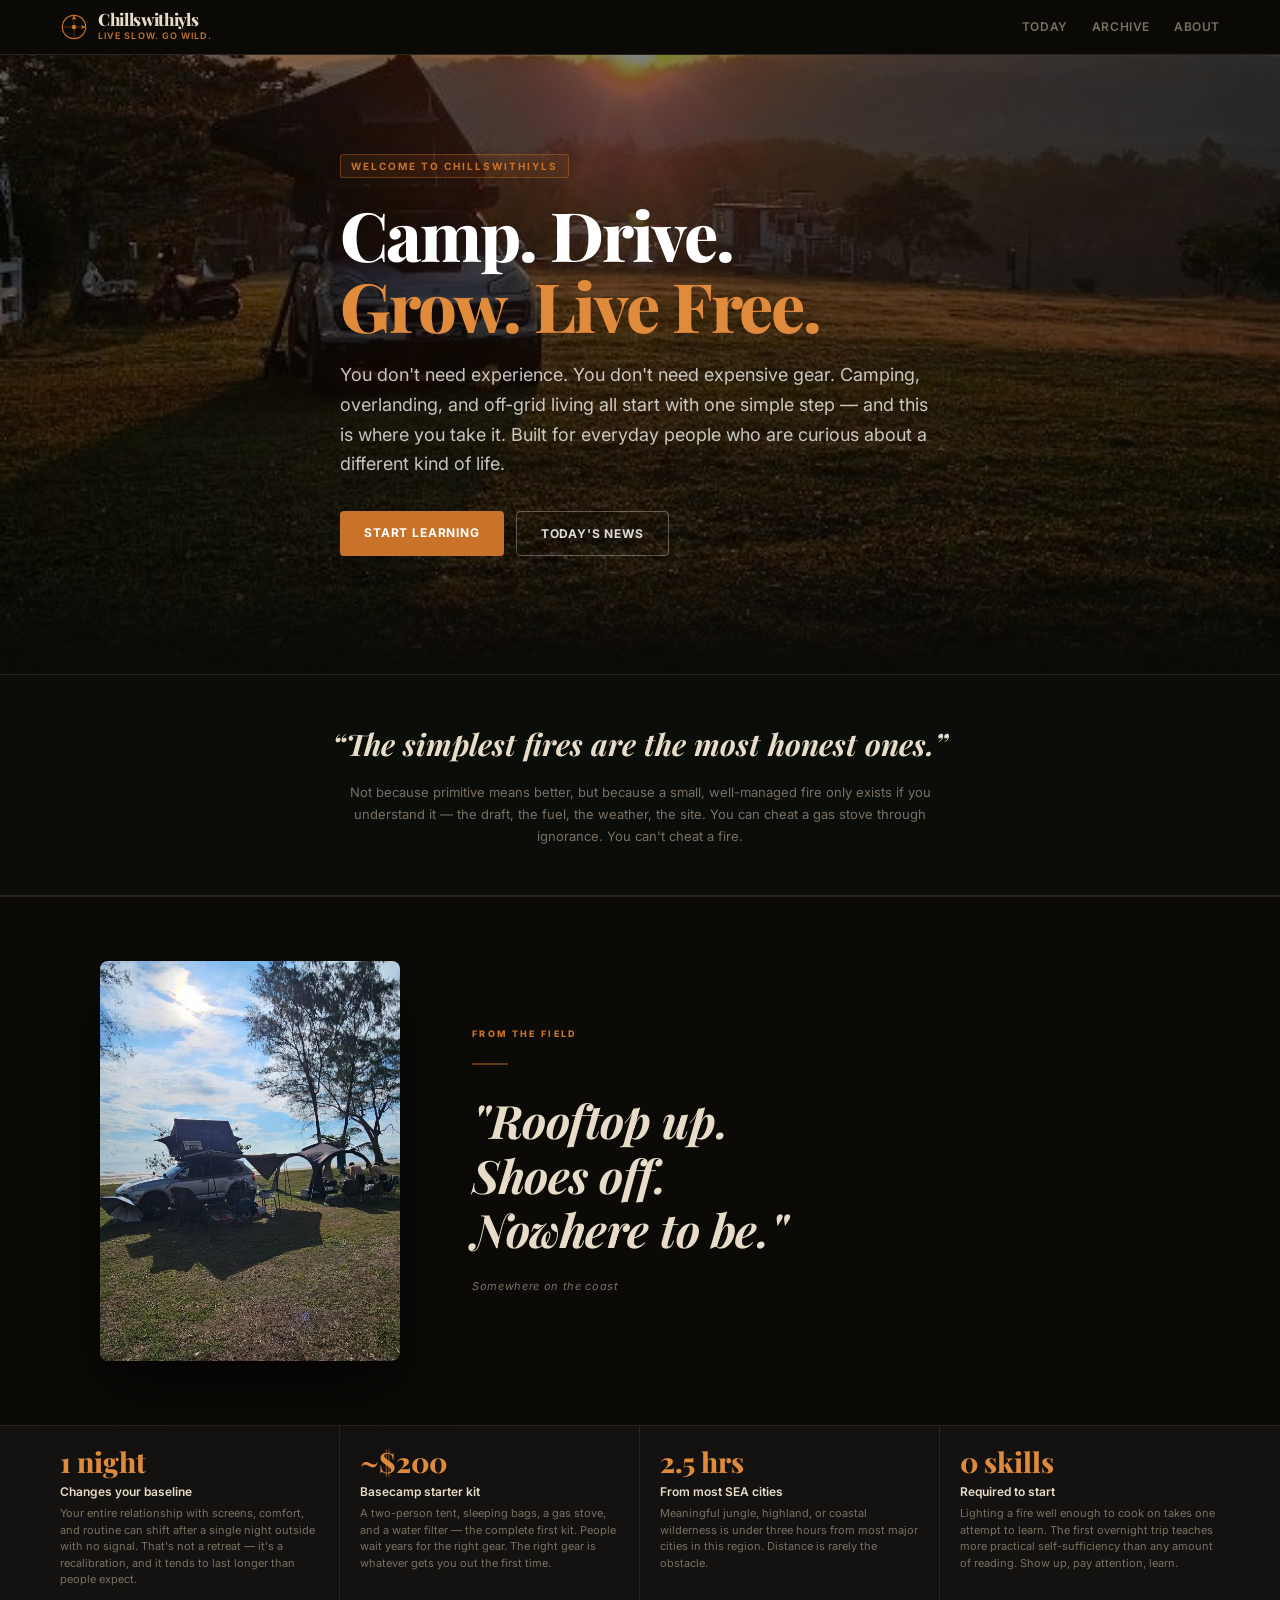
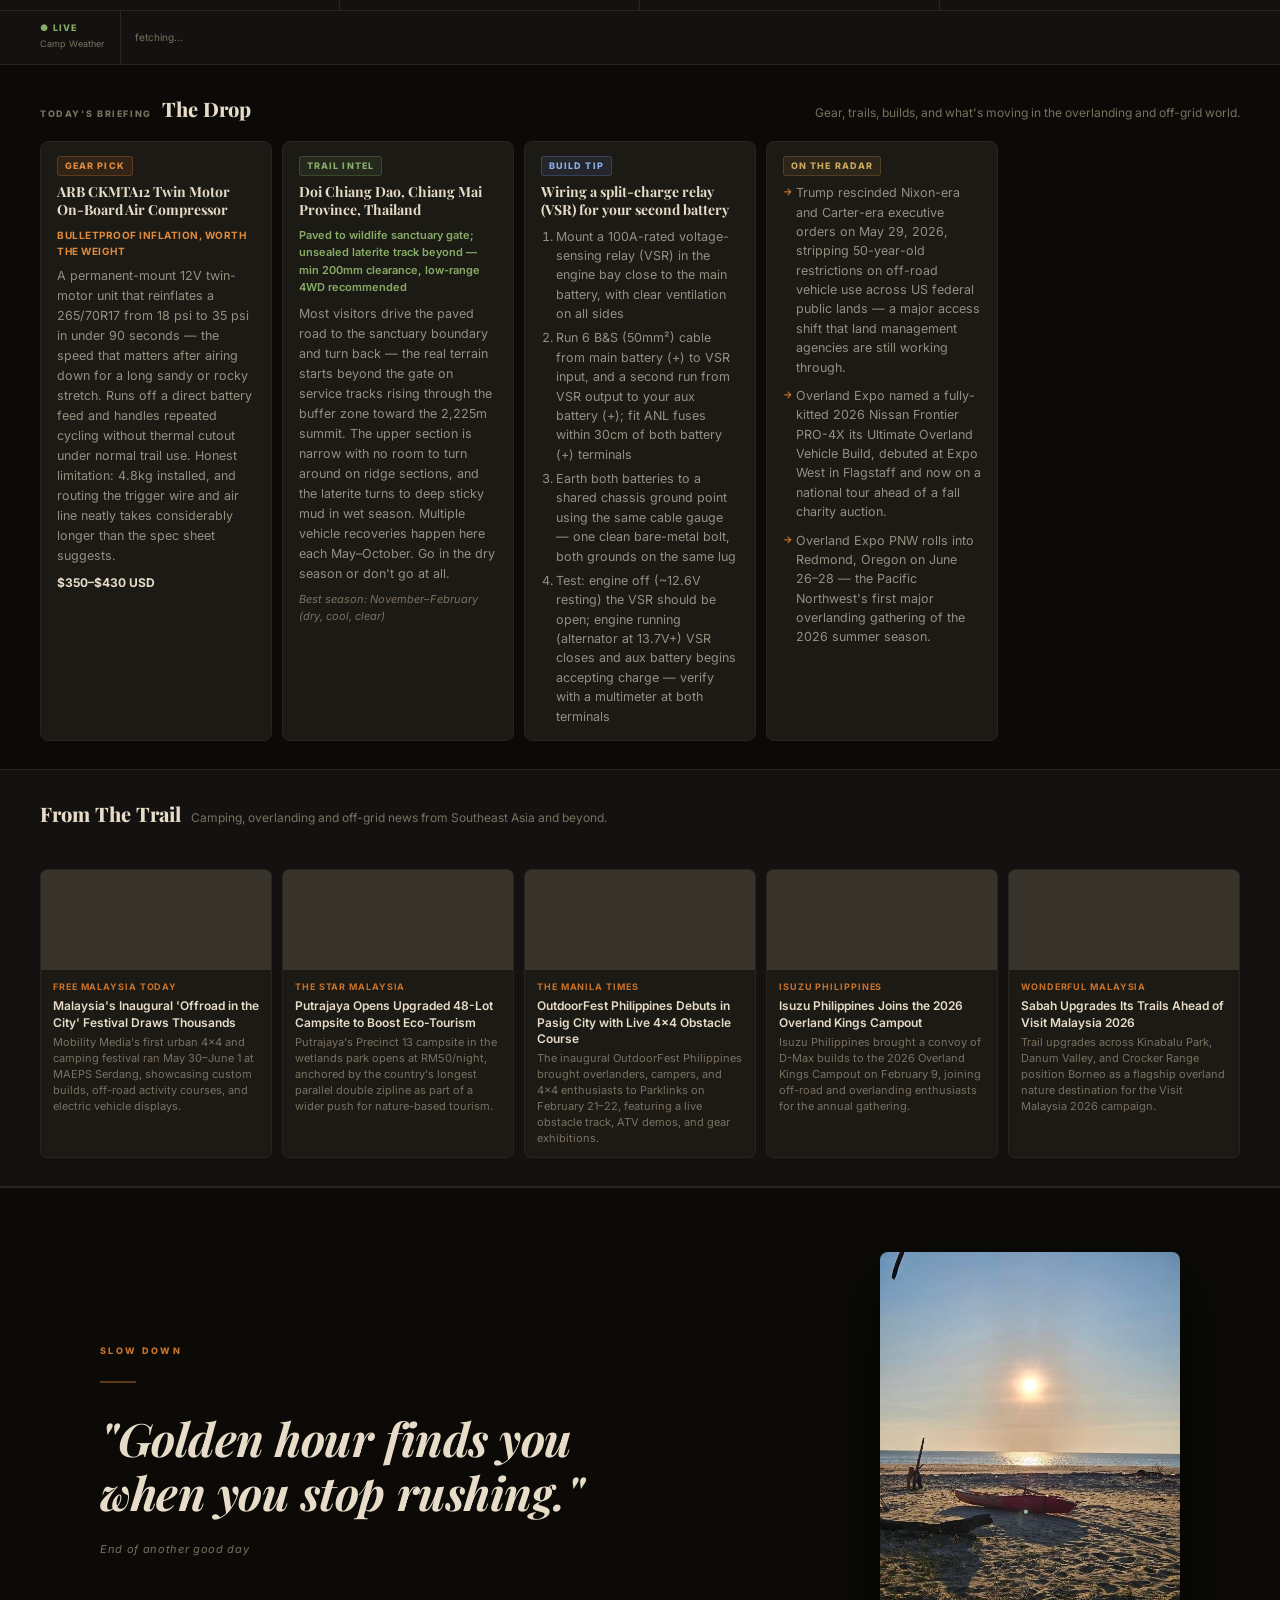
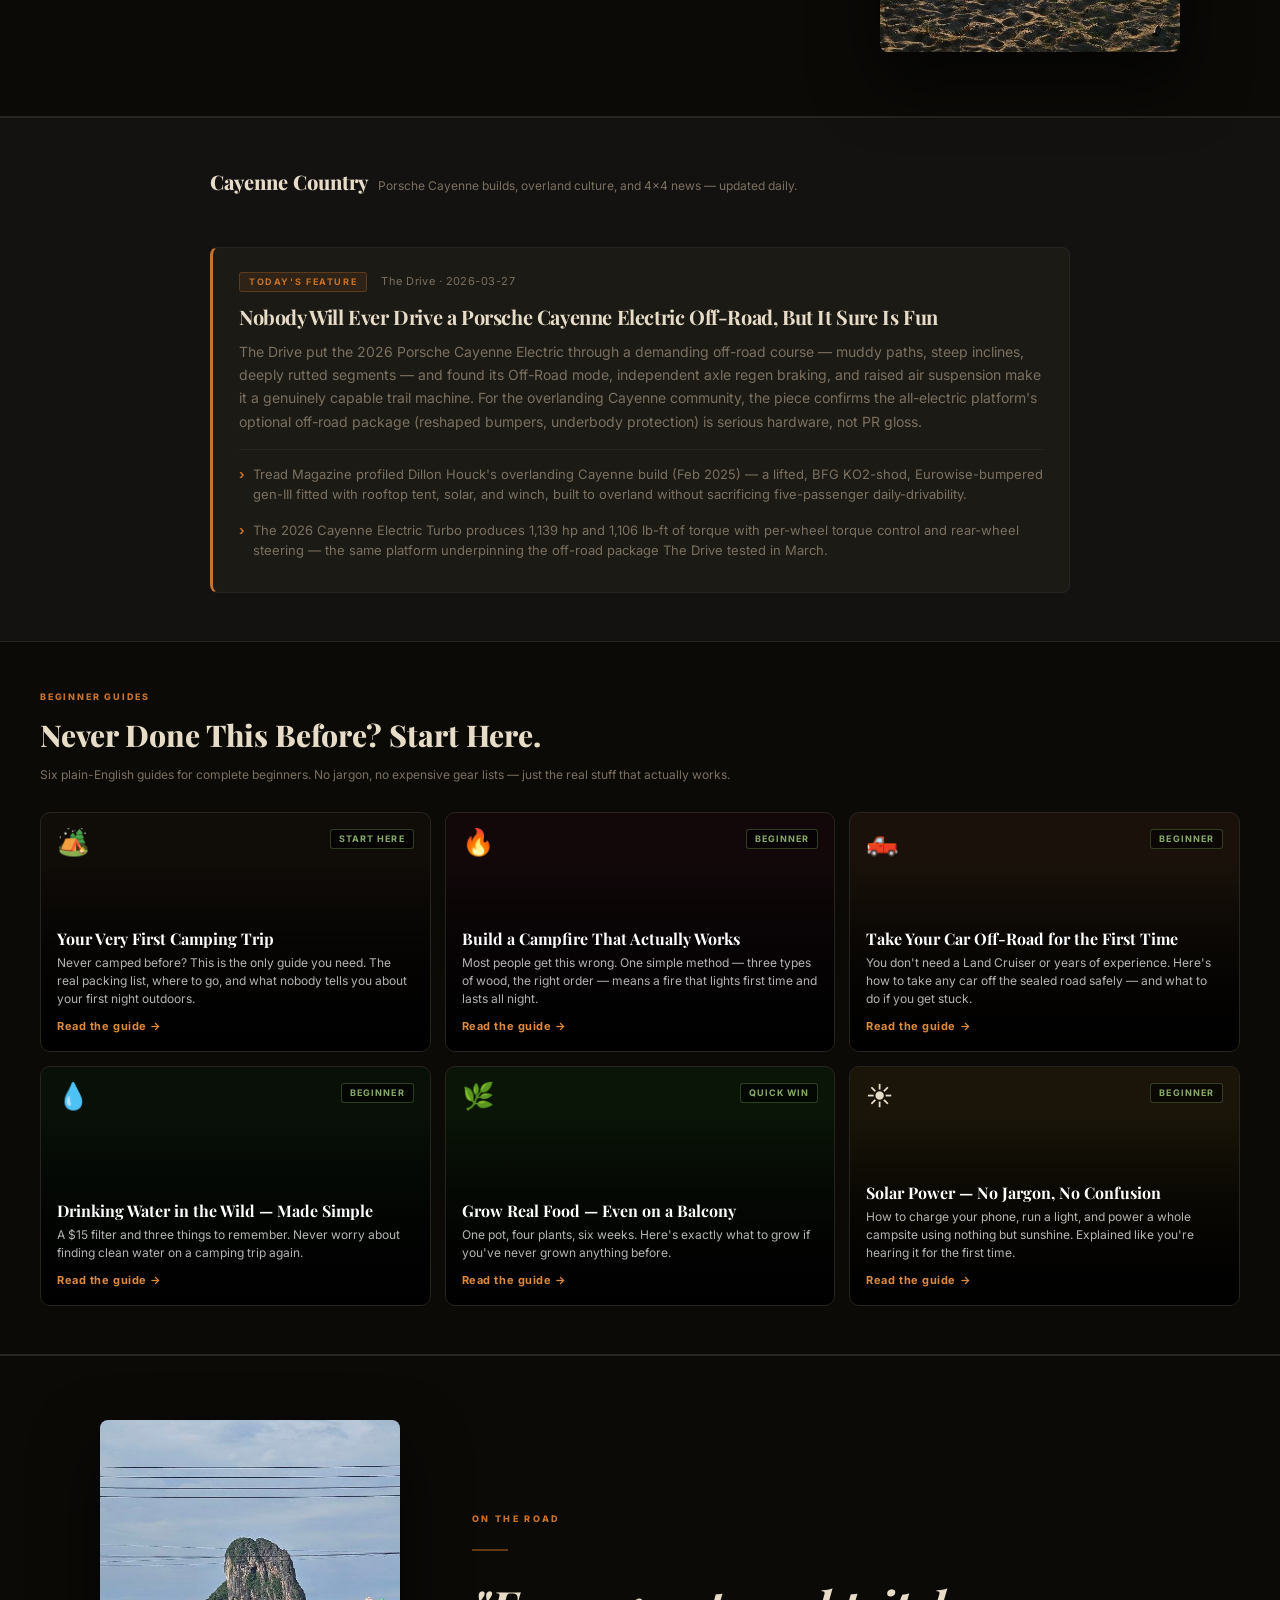
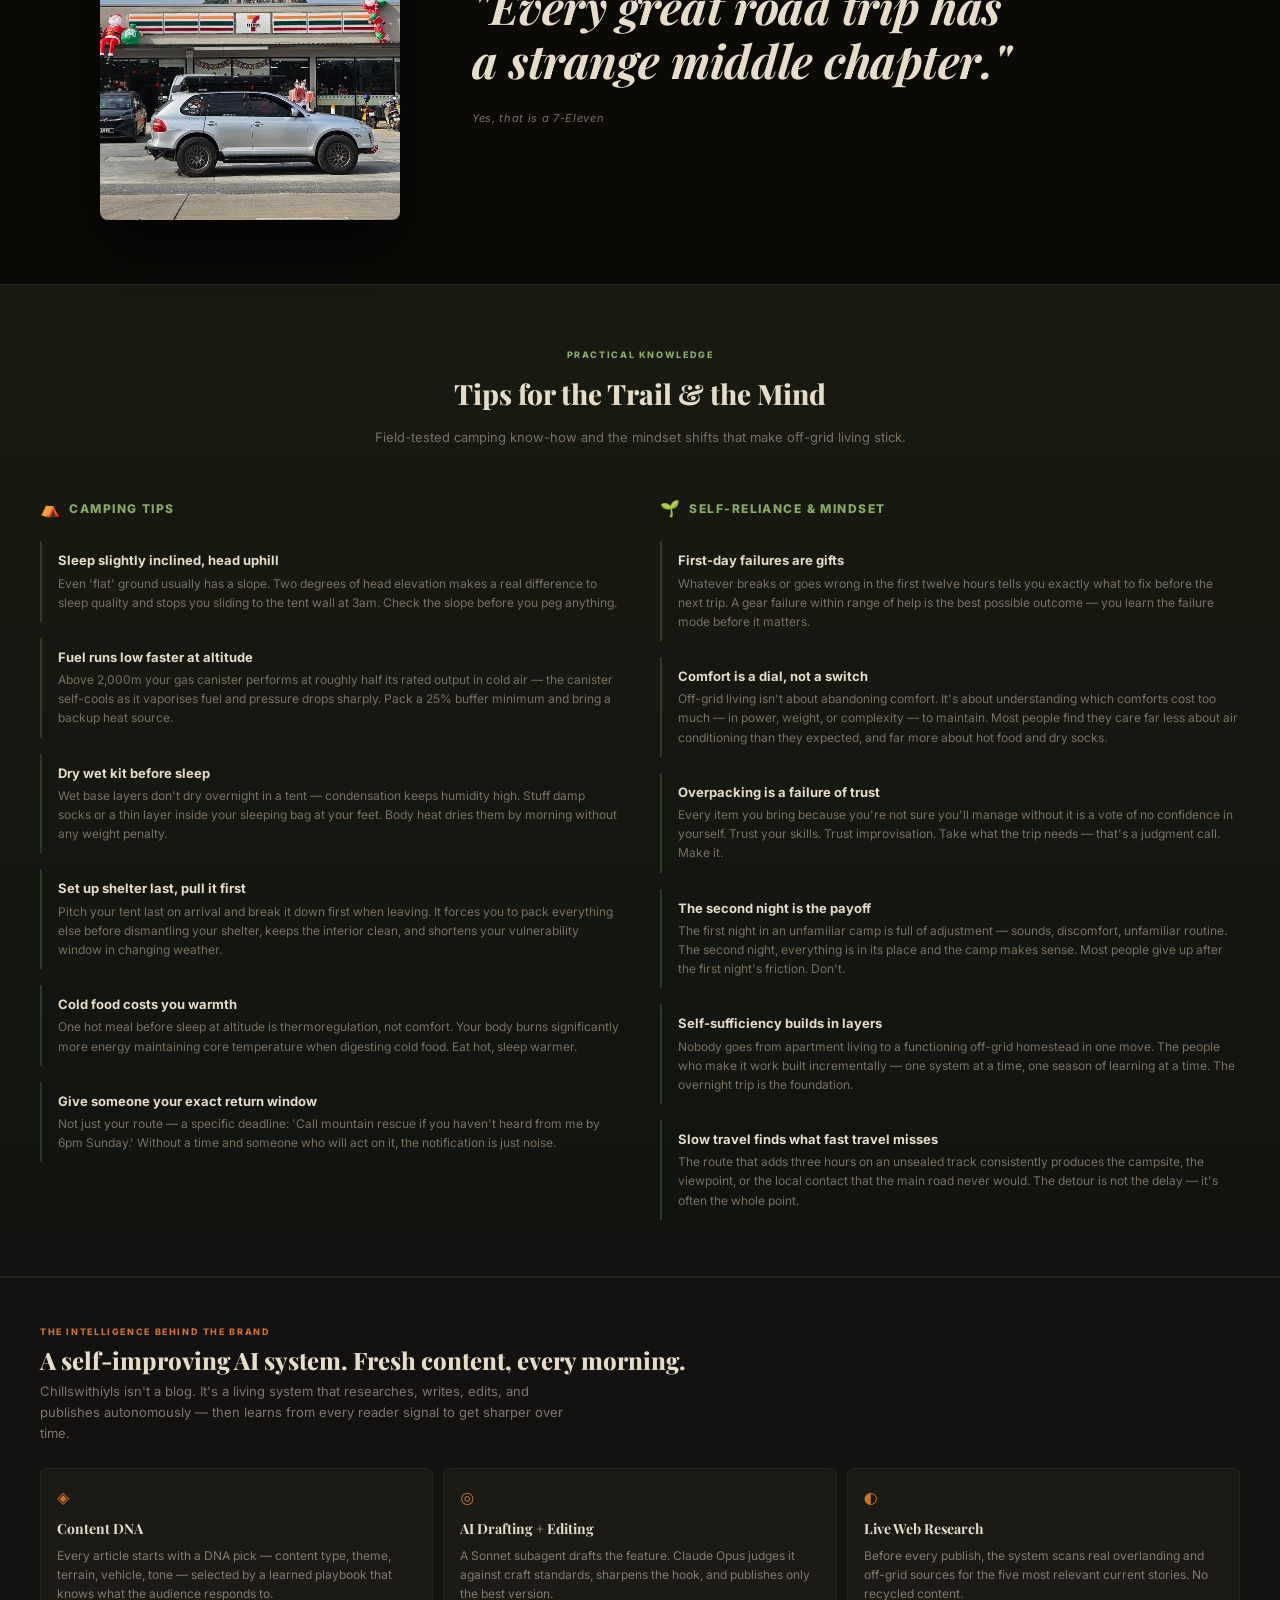
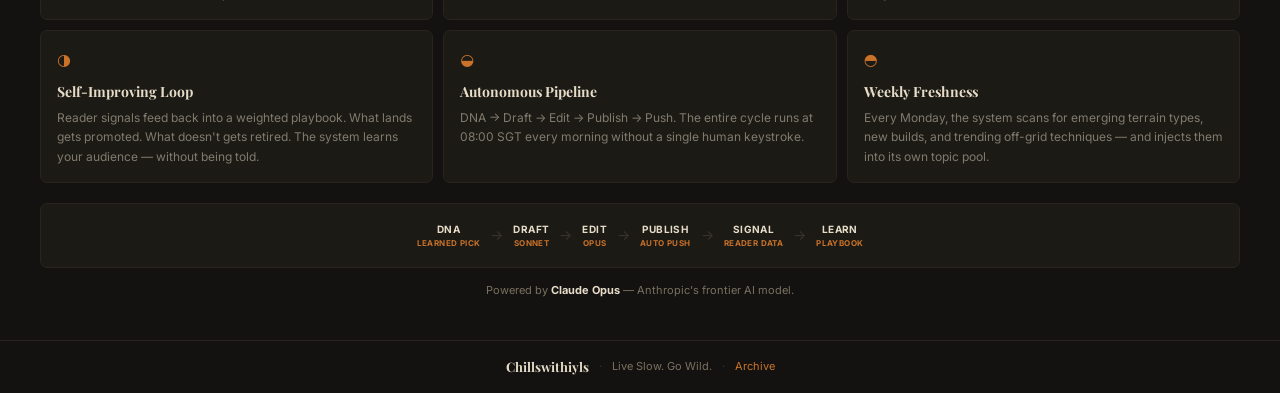
==== commit 8232d757: "redesign: portrait photo columns — no stretch, no blur" ====
--- a/index.html
+++ b/index.html
@@ -16,7 +16,7 @@
 <link rel="preconnect" href="https://fonts.googleapis.com">
 <link rel="preconnect" href="https://fonts.gstatic.com" crossorigin>
 <link href="https://fonts.googleapis.com/css2?family=Playfair+Display:ital,wght@0,700;0,800;1,700&family=Inter:wght@400;500;600&display=swap" rel="stylesheet">
-<link rel="stylesheet" href="https://adamdegoat.github.io/chillswithiyls/assets/style.css?v=202606031900">
+<link rel="stylesheet" href="https://adamdegoat.github.io/chillswithiyls/assets/style.css?v=202606031930">
 </head>
 <body>
 
@@ -66,10 +66,17 @@
   </div>
 </section>
 
-  <section class="scene-break" style="background-image:url(assets/camp-beach.jpg); background-position:center 45%">
-    <div class="scene-text">
-      <span class="scene-eyebrow">From the Field</span>
-      <p class="scene-caption">"Rooftop up. Shoes off.<br>Nowhere to be."</p>
+  <section class="scene-moment">
+    <div class="scene-moment-inner">
+      <div class="scene-photo-wrap">
+        <img src="assets/camp-beach.jpg" alt="Beach campsite with rooftop tent" loading="lazy">
+      </div>
+      <div class="scene-copy">
+        <span class="scene-label">From the Field</span>
+        <hr class="scene-rule">
+        <p class="scene-quote">"Rooftop up.<br>Shoes off.<br>Nowhere to be."</p>
+        <span class="scene-sub">Somewhere on the coast</span>
+      </div>
     </div>
   </section>
 
@@ -257,10 +264,17 @@
   </div>
 </section>
   
-<section class="scene-break" style="background-image:url(assets/coast-kayak.jpg); background-position:center 65%">
-  <div class="scene-text">
-    <span class="scene-eyebrow">Slow Down</span>
-    <p class="scene-caption">"Golden hour finds you<br>when you stop rushing."</p>
+<section class="scene-moment scene-moment--flip">
+  <div class="scene-moment-inner">
+    <div class="scene-photo-wrap">
+      <img src="assets/coast-kayak.jpg" alt="Red kayak at golden hour on the beach" loading="lazy">
+    </div>
+    <div class="scene-copy">
+      <span class="scene-label">Slow Down</span>
+      <hr class="scene-rule">
+      <p class="scene-quote">"Golden hour finds you<br>when you stop rushing."</p>
+      <span class="scene-sub">End of another good day</span>
+    </div>
   </div>
 </section>
 
@@ -356,10 +370,17 @@
 </section>
 
   
-<section class="scene-break" style="background-image:url(assets/road-7eleven.jpg); background-position:center 35%">
-  <div class="scene-text">
-    <span class="scene-eyebrow">On the Road</span>
-    <p class="scene-caption">"Every great road trip has<br>a strange middle chapter."</p>
+<section class="scene-moment">
+  <div class="scene-moment-inner">
+    <div class="scene-photo-wrap">
+      <img src="assets/road-7eleven.jpg" alt="Overlanding SUV parked at 7-Eleven with limestone karst behind" loading="lazy">
+    </div>
+    <div class="scene-copy">
+      <span class="scene-label">On the Road</span>
+      <hr class="scene-rule">
+      <p class="scene-quote">"Every great road trip has<br>a strange middle chapter."</p>
+      <span class="scene-sub">Yes, that is a 7-Eleven</span>
+    </div>
   </div>
 </section>
 
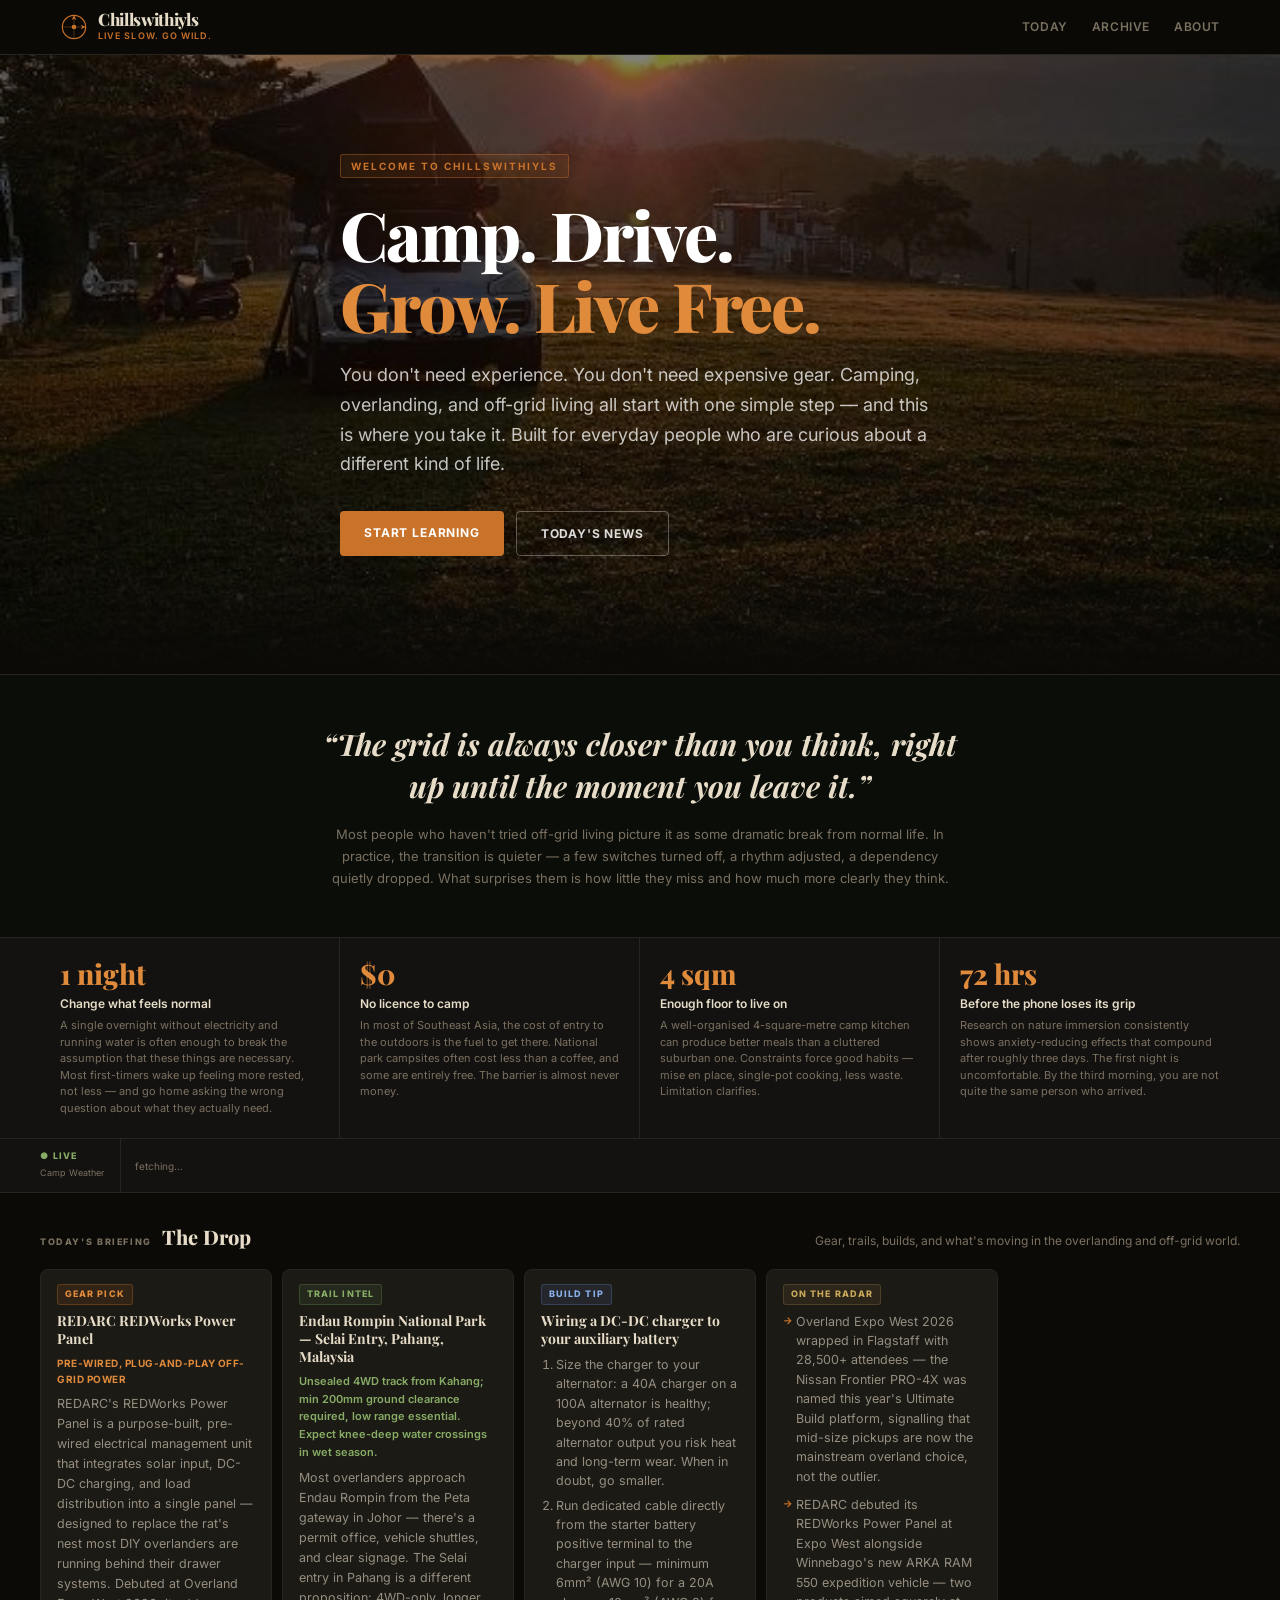
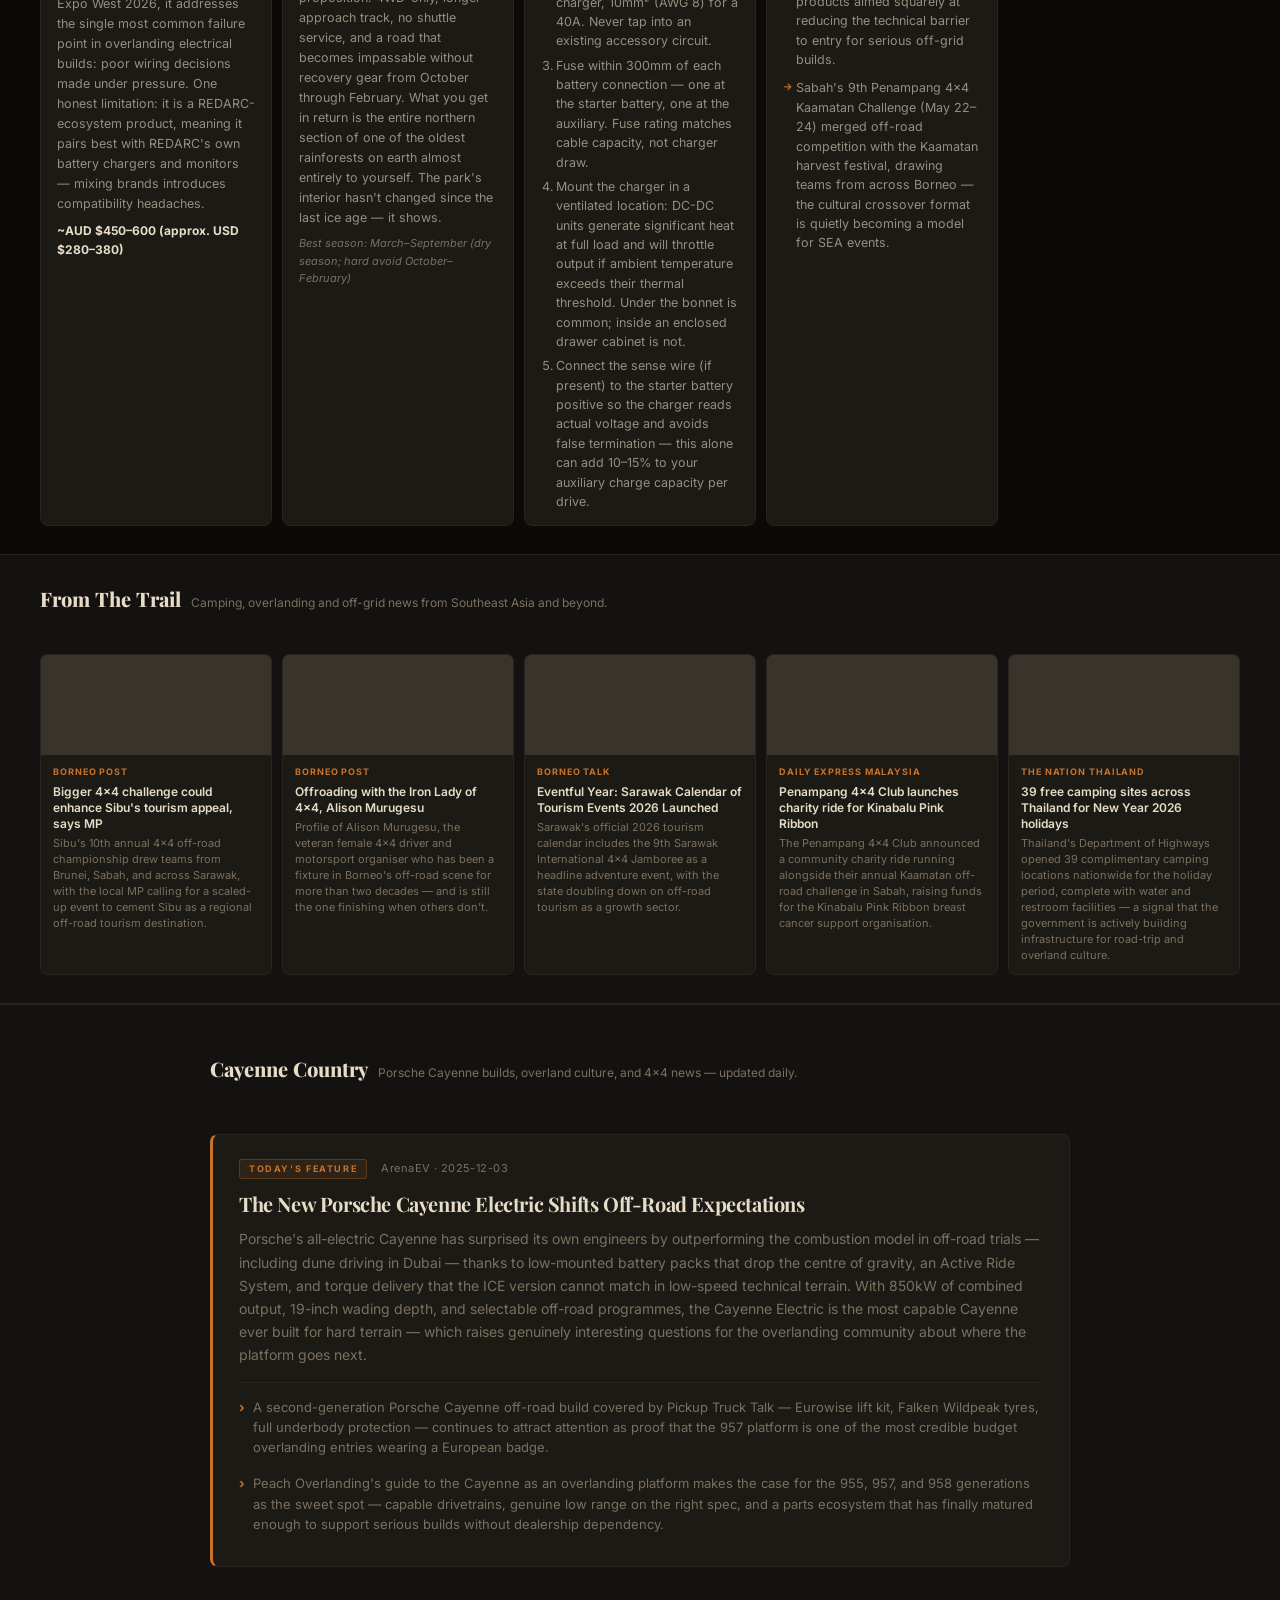
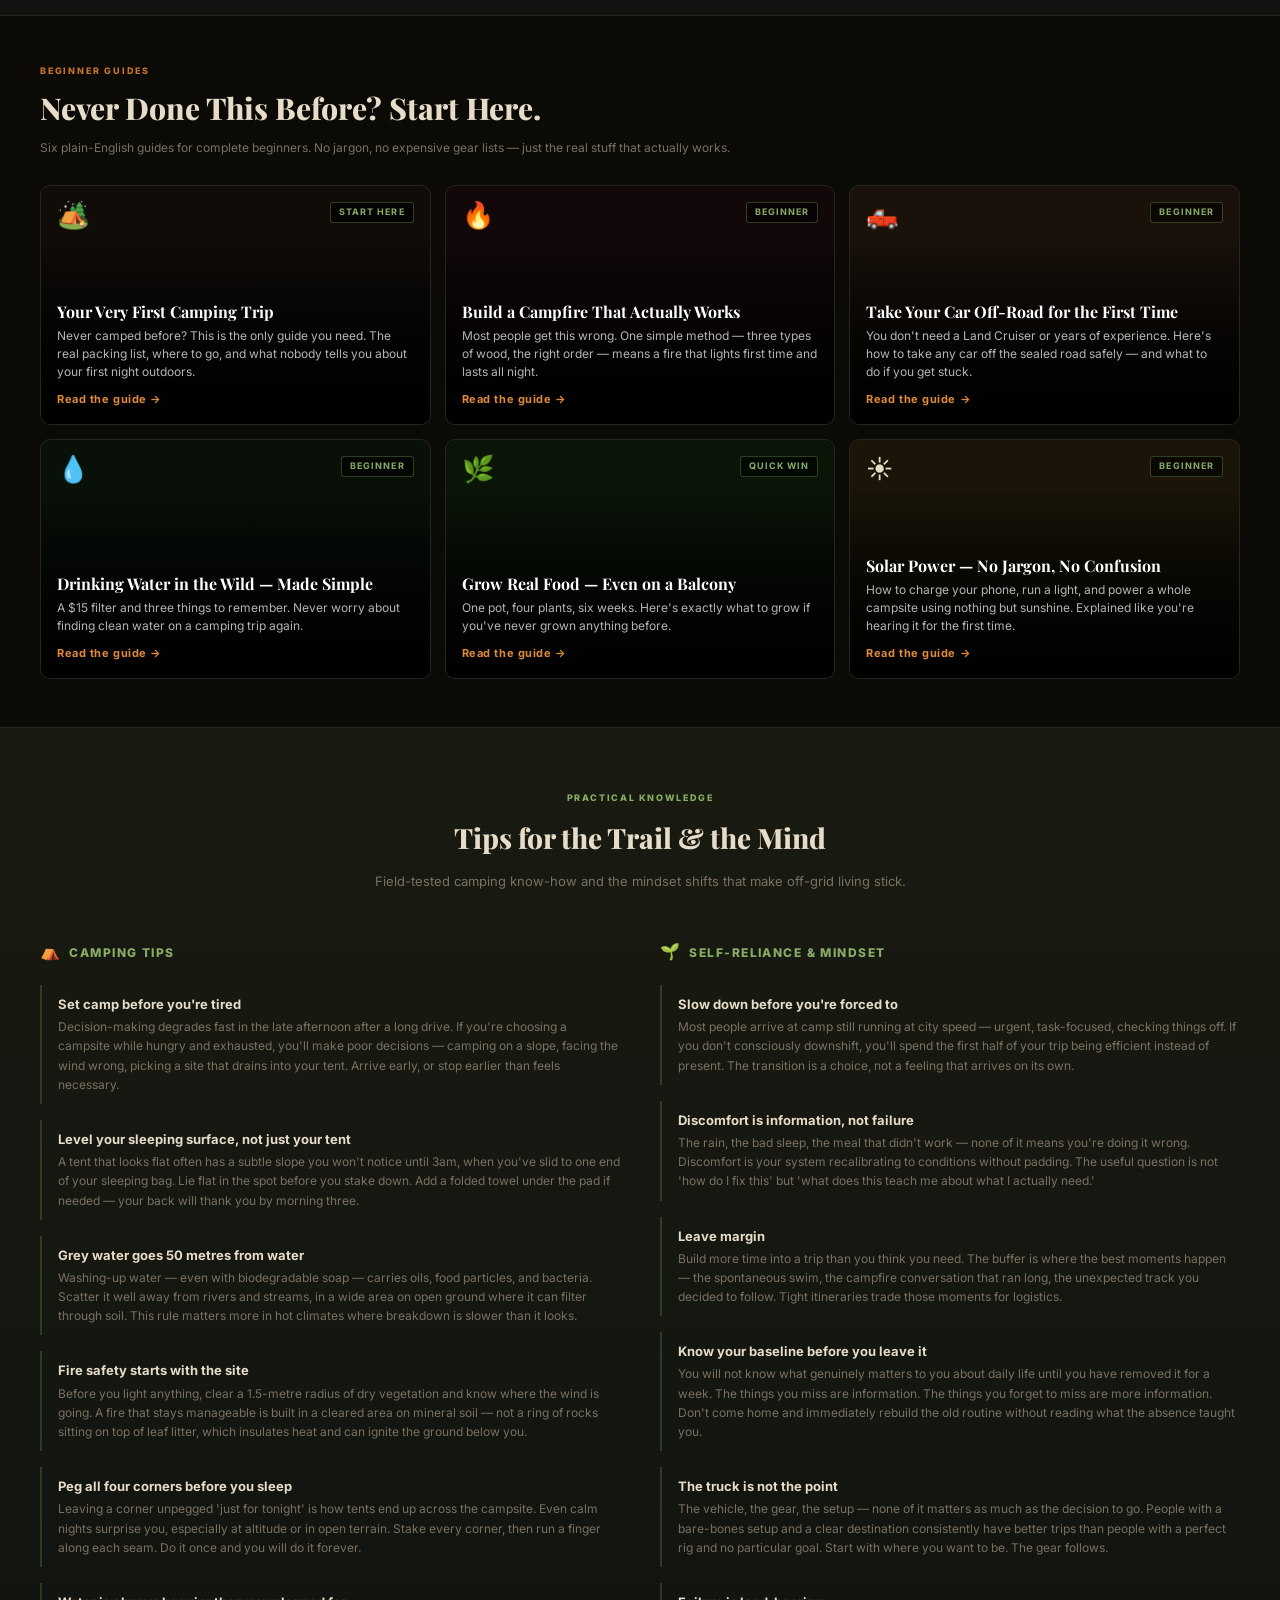
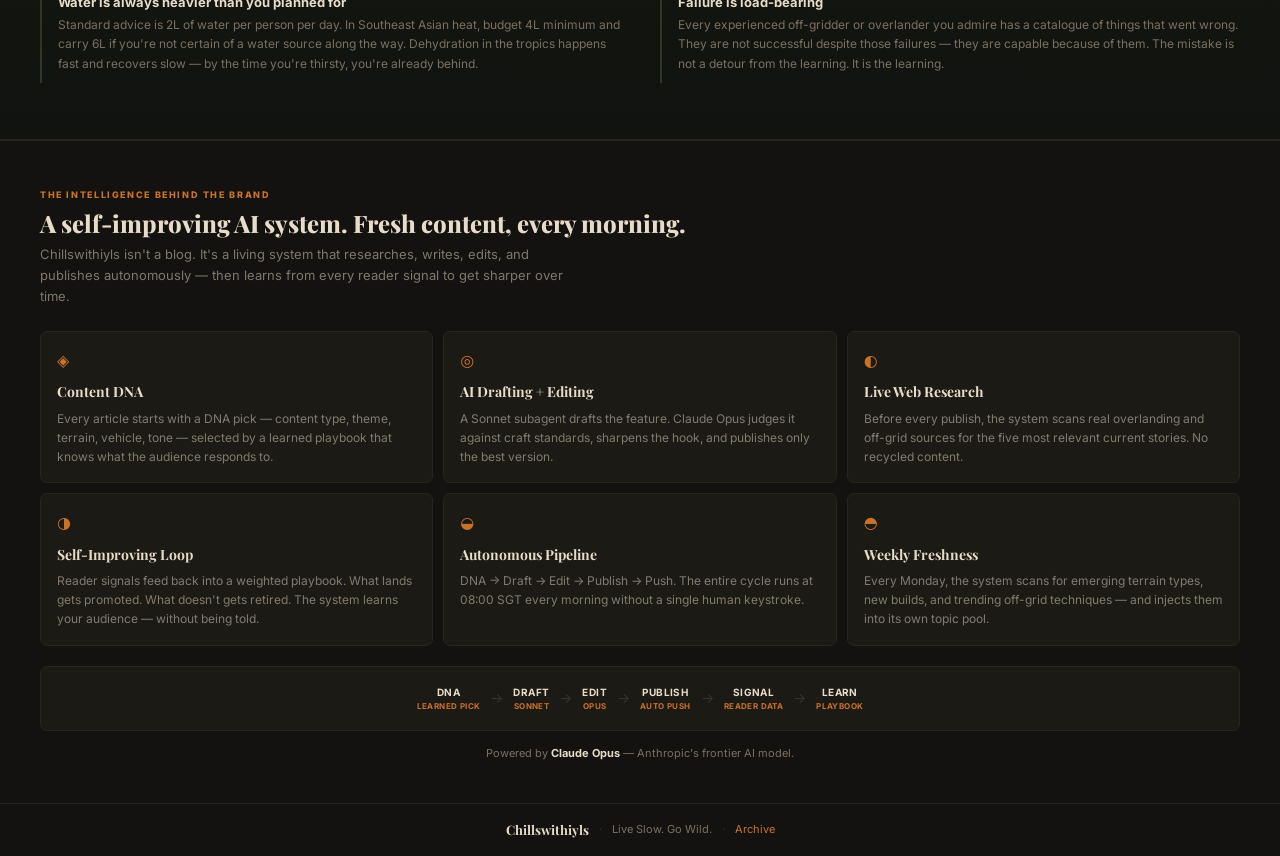
==== commit 563acdd2: "chore: publish 2026-06-04 05:14 SGT" ====
--- a/index.html
+++ b/index.html
@@ -16,7 +16,7 @@
 <link rel="preconnect" href="https://fonts.googleapis.com">
 <link rel="preconnect" href="https://fonts.gstatic.com" crossorigin>
 <link href="https://fonts.googleapis.com/css2?family=Playfair+Display:ital,wght@0,700;0,800;1,700&family=Inter:wght@400;500;600&display=swap" rel="stylesheet">
-<link rel="stylesheet" href="https://adamdegoat.github.io/chillswithiyls/assets/style.css?v=202606031930">
+<link rel="stylesheet" href="https://adamdegoat.github.io/chillswithiyls/assets/style.css?v=202606040514">
 </head>
 <body>
 
@@ -61,26 +61,12 @@
   
 <section class="philosophy">
   <div class="philosophy-inner">
-    <p class="phil-quote">&ldquo;The simplest fires are the most honest ones.&rdquo;</p>
-    <p class="phil-sub">Not because primitive means better, but because a small, well-managed fire only exists if you understand it — the draft, the fuel, the weather, the site. You can cheat a gas stove through ignorance. You can&#x27;t cheat a fire.</p>
-  </div>
-</section>
-
-  <section class="scene-moment">
-    <div class="scene-moment-inner">
-      <div class="scene-photo-wrap">
-        <img src="assets/camp-beach.jpg" alt="Beach campsite with rooftop tent" loading="lazy">
-      </div>
-      <div class="scene-copy">
-        <span class="scene-label">From the Field</span>
-        <hr class="scene-rule">
-        <p class="scene-quote">"Rooftop up.<br>Shoes off.<br>Nowhere to be."</p>
-        <span class="scene-sub">Somewhere on the coast</span>
-      </div>
-    </div>
-  </section>
-
-  <section class="why-strip"><div class="why-inner"><div class="why-card"><span class="why-number">1 night</span><span class="why-label">Changes your baseline</span><span class="why-desc">Your entire relationship with screens, comfort, and routine can shift after a single night outside with no signal. That&#x27;s not a retreat — it&#x27;s a recalibration, and it tends to last longer than people expect.</span></div><div class="why-card"><span class="why-number">~$200</span><span class="why-label">Basecamp starter kit</span><span class="why-desc">A two-person tent, sleeping bags, a gas stove, and a water filter — the complete first kit. People wait years for the right gear. The right gear is whatever gets you out the first time.</span></div><div class="why-card"><span class="why-number">2.5 hrs</span><span class="why-label">From most SEA cities</span><span class="why-desc">Meaningful jungle, highland, or coastal wilderness is under three hours from most major cities in this region. Distance is rarely the obstacle.</span></div><div class="why-card"><span class="why-number">0 skills</span><span class="why-label">Required to start</span><span class="why-desc">Lighting a fire well enough to cook on takes one attempt to learn. The first overnight trip teaches more practical self-sufficiency than any amount of reading. Show up, pay attention, learn.</span></div></div></section>
+    <p class="phil-quote">&ldquo;The grid is always closer than you think, right up until the moment you leave it.&rdquo;</p>
+    <p class="phil-sub">Most people who haven&#x27;t tried off-grid living picture it as some dramatic break from normal life. In practice, the transition is quieter — a few switches turned off, a rhythm adjusted, a dependency quietly dropped. What surprises them is how little they miss and how much more clearly they think.</p>
+  </div>
+</section>
+
+  <section class="why-strip"><div class="why-inner"><div class="why-card"><span class="why-number">1 night</span><span class="why-label">Change what feels normal</span><span class="why-desc">A single overnight without electricity and running water is often enough to break the assumption that these things are necessary. Most first-timers wake up feeling more rested, not less — and go home asking the wrong question about what they actually need.</span></div><div class="why-card"><span class="why-number">$0</span><span class="why-label">No licence to camp</span><span class="why-desc">In most of Southeast Asia, the cost of entry to the outdoors is the fuel to get there. National park campsites often cost less than a coffee, and some are entirely free. The barrier is almost never money.</span></div><div class="why-card"><span class="why-number">4 sqm</span><span class="why-label">Enough floor to live on</span><span class="why-desc">A well-organised 4-square-metre camp kitchen can produce better meals than a cluttered suburban one. Constraints force good habits — mise en place, single-pot cooking, less waste. Limitation clarifies.</span></div><div class="why-card"><span class="why-number">72 hrs</span><span class="why-label">Before the phone loses its grip</span><span class="why-desc">Research on nature immersion consistently shows anxiety-reducing effects that compound after roughly three days. The first night is uncomfortable. By the third morning, you are not quite the same person who arrived.</span></div></div></section>
   
 <section class="weather-panel" id="camp-weather">
   <div class="weather-inner">
@@ -186,29 +172,29 @@
       
 <div class="drop-card">
   <div class="drop-pill drop-pill--gear">Gear Pick</div>
-  <h3 class="drop-title">ARB CKMTA12 Twin Motor On-Board Air Compressor</h3>
-  <p class="drop-verdict">Bulletproof inflation, worth the weight</p>
-  <p class="drop-body">A permanent-mount 12V twin-motor unit that reinflates a 265/70R17 from 18 psi to 35 psi in under 90 seconds — the speed that matters after airing down for a long sandy or rocky stretch. Runs off a direct battery feed and handles repeated cycling without thermal cutout under normal trail use. Honest limitation: 4.8kg installed, and routing the trigger wire and air line neatly takes considerably longer than the spec sheet suggests.</p>
-  <span class="drop-price">$350–$430 USD</span>
+  <h3 class="drop-title">REDARC REDWorks Power Panel</h3>
+  <p class="drop-verdict">Pre-wired, plug-and-play off-grid power</p>
+  <p class="drop-body">REDARC&#x27;s REDWorks Power Panel is a purpose-built, pre-wired electrical management unit that integrates solar input, DC-DC charging, and load distribution into a single panel — designed to replace the rat&#x27;s nest most DIY overlanders are running behind their drawer systems. Debuted at Overland Expo West 2026, it addresses the single most common failure point in overlanding electrical builds: poor wiring decisions made under pressure. One honest limitation: it is a REDARC-ecosystem product, meaning it pairs best with REDARC&#x27;s own battery chargers and monitors — mixing brands introduces compatibility headaches.</p>
+  <span class="drop-price">~AUD $450–600 (approx. USD $280–380)</span>
 </div>
       
 <div class="drop-card">
   <div class="drop-pill drop-pill--trail">Trail Intel</div>
-  <h3 class="drop-title">Doi Chiang Dao, Chiang Mai Province, Thailand</h3>
-  <p class="drop-access">Paved to wildlife sanctuary gate; unsealed laterite track beyond — min 200mm clearance, low-range 4WD recommended</p>
-  <p class="drop-body">Most visitors drive the paved road to the sanctuary boundary and turn back — the real terrain starts beyond the gate on service tracks rising through the buffer zone toward the 2,225m summit. The upper section is narrow with no room to turn around on ridge sections, and the laterite turns to deep sticky mud in wet season. Multiple vehicle recoveries happen here each May–October. Go in the dry season or don&#x27;t go at all.</p>
-  <span class="drop-season">Best season: November–February (dry, cool, clear)</span>
+  <h3 class="drop-title">Endau Rompin National Park — Selai Entry, Pahang, Malaysia</h3>
+  <p class="drop-access">Unsealed 4WD track from Kahang; min 200mm ground clearance required, low range essential. Expect knee-deep water crossings in wet season.</p>
+  <p class="drop-body">Most overlanders approach Endau Rompin from the Peta gateway in Johor — there&#x27;s a permit office, vehicle shuttles, and clear signage. The Selai entry in Pahang is a different proposition: 4WD-only, longer approach track, no shuttle service, and a road that becomes impassable without recovery gear from October through February. What you get in return is the entire northern section of one of the oldest rainforests on earth almost entirely to yourself. The park&#x27;s interior hasn&#x27;t changed since the last ice age — it shows.</p>
+  <span class="drop-season">Best season: March–September (dry season; hard avoid October–February)</span>
 </div>
       
 <div class="drop-card">
   <div class="drop-pill drop-pill--build">Build Tip</div>
-  <h3 class="drop-title">Wiring a split-charge relay (VSR) for your second battery</h3>
-  <ol class='drop-steps'><li>Mount a 100A-rated voltage-sensing relay (VSR) in the engine bay close to the main battery, with clear ventilation on all sides</li><li>Run 6 B&amp;S (50mm²) cable from main battery (+) to VSR input, and a second run from VSR output to your aux battery (+); fit ANL fuses within 30cm of both battery (+) terminals</li><li>Earth both batteries to a shared chassis ground point using the same cable gauge — one clean bare-metal bolt, both grounds on the same lug</li><li>Test: engine off (~12.6V resting) the VSR should be open; engine running (alternator at 13.7V+) VSR closes and aux battery begins accepting charge — verify with a multimeter at both terminals</li></ol>
+  <h3 class="drop-title">Wiring a DC-DC charger to your auxiliary battery</h3>
+  <ol class='drop-steps'><li>Size the charger to your alternator: a 40A charger on a 100A alternator is healthy; beyond 40% of rated alternator output you risk heat and long-term wear. When in doubt, go smaller.</li><li>Run dedicated cable directly from the starter battery positive terminal to the charger input — minimum 6mm² (AWG 10) for a 20A charger, 10mm² (AWG 8) for a 40A. Never tap into an existing accessory circuit.</li><li>Fuse within 300mm of each battery connection — one at the starter battery, one at the auxiliary. Fuse rating matches cable capacity, not charger draw.</li><li>Mount the charger in a ventilated location: DC-DC units generate significant heat at full load and will throttle output if ambient temperature exceeds their thermal threshold. Under the bonnet is common; inside an enclosed drawer cabinet is not.</li><li>Connect the sense wire (if present) to the starter battery positive so the charger reads actual voltage and avoids false termination — this alone can add 10–15% to your auxiliary charge capacity per drive.</li></ol>
 </div>
       
 <div class="drop-card">
   <div class="drop-pill drop-pill--radar">On The Radar</div>
-  <ul class="drop-radar"><li>Trump rescinded Nixon-era and Carter-era executive orders on May 29, 2026, stripping 50-year-old restrictions on off-road vehicle use across US federal public lands — a major access shift that land management agencies are still working through.</li><li>Overland Expo named a fully-kitted 2026 Nissan Frontier PRO-4X its Ultimate Overland Vehicle Build, debuted at Expo West in Flagstaff and now on a national tour ahead of a fall charity auction.</li><li>Overland Expo PNW rolls into Redmond, Oregon on June 26–28 — the Pacific Northwest&#x27;s first major overlanding gathering of the 2026 summer season.</li></ul>
+  <ul class="drop-radar"><li>Overland Expo West 2026 wrapped in Flagstaff with 28,500+ attendees — the Nissan Frontier PRO-4X was named this year&#x27;s Ultimate Build platform, signalling that mid-size pickups are now the mainstream overland choice, not the outlier.</li><li>REDARC debuted its REDWorks Power Panel at Expo West alongside Winnebago&#x27;s new ARKA RAM 550 expedition vehicle — two products aimed squarely at reducing the technical barrier to entry for serious off-grid builds.</li><li>Sabah&#x27;s 9th Penampang 4x4 Kaamatan Challenge (May 22–24) merged off-road competition with the Kaamatan harvest festival, drawing teams from across Borneo — the cultural crossover format is quietly becoming a model for SEA events.</li></ul>
 </div>
     </div>
   </div>
@@ -221,63 +207,49 @@
       <span class="section-sub">Camping, overlanding and off-grid news from Southeast Asia and beyond.</span>
     </div>
     <div class="news-grid">
-<a class="news-card" href="https://www.freemalaysiatoday.com/category/leisure/automotive/2026/05/29/mobility-media-holds-inaugural-4x4-festival-offroad-in-the-city" target="_blank" rel="noopener">
-  <div class="news-img" style="background-image:url(https://media.freemalaysiatoday.com/wp-content/uploads/2026/05/f935ac99-maeps-serdang-emel-pic-290526-1.webp)"></div>
-  <div class="news-body">
-    <span class="news-source">Free Malaysia Today</span>
-    <p class="news-hed">Malaysia&#x27;s Inaugural &#x27;Offroad in the City&#x27; Festival Draws Thousands</p>
-    <p class="news-sum">Mobility Media&#x27;s first urban 4×4 and camping festival ran May 30–June 1 at MAEPS Serdang, showcasing custom builds, off-road activity courses, and electric vehicle displays.</p>
-  </div>
-</a>
-<a class="news-card" href="https://www.thestar.com.my/metro/metro-news/2026/05/27/camping-push-to-boost-eco-tourism-in-putrajaya" target="_blank" rel="noopener">
+<a class="news-card" href="https://www.theborneopost.com/2026/04/18/bigger-4x4-challenge-could-enhance-sibus-tourism-appeal-says-mp/" target="_blank" rel="noopener">
   <div class="news-img news-img--none"></div>
   <div class="news-body">
-    <span class="news-source">The Star Malaysia</span>
-    <p class="news-hed">Putrajaya Opens Upgraded 48-Lot Campsite to Boost Eco-Tourism</p>
-    <p class="news-sum">Putrajaya&#x27;s Precinct 13 campsite in the wetlands park opens at RM50/night, anchored by the country&#x27;s longest parallel double zipline as part of a wider push for nature-based tourism.</p>
+    <span class="news-source">Borneo Post</span>
+    <p class="news-hed">Bigger 4x4 challenge could enhance Sibu&#x27;s tourism appeal, says MP</p>
+    <p class="news-sum">Sibu&#x27;s 10th annual 4x4 off-road championship drew teams from Brunei, Sabah, and across Sarawak, with the local MP calling for a scaled-up event to cement Sibu as a regional off-road tourism destination.</p>
   </div>
 </a>
-<a class="news-card" href="https://www.manilatimes.net/2026/03/03/fast-times/outdoorfest-philippines-debuts-at-parklinks-blending-overlanding-4x4s-and-outdoor-lifestyle/2291009" target="_blank" rel="noopener">
+<a class="news-card" href="https://www.theborneopost.com/2026/04/27/offroading-with-the-iron-lady-of-4x4-alison-murugesu/" target="_blank" rel="noopener">
   <div class="news-img news-img--none"></div>
   <div class="news-body">
-    <span class="news-source">The Manila Times</span>
-    <p class="news-hed">OutdoorFest Philippines Debuts in Pasig City with Live 4x4 Obstacle Course</p>
-    <p class="news-sum">The inaugural OutdoorFest Philippines brought overlanders, campers, and 4x4 enthusiasts to Parklinks on February 21–22, featuring a live obstacle track, ATV demos, and gear exhibitions.</p>
+    <span class="news-source">Borneo Post</span>
+    <p class="news-hed">Offroading with the Iron Lady of 4x4, Alison Murugesu</p>
+    <p class="news-sum">Profile of Alison Murugesu, the veteran female 4x4 driver and motorsport organiser who has been a fixture in Borneo&#x27;s off-road scene for more than two decades — and is still the one finishing when others don&#x27;t.</p>
   </div>
 </a>
-<a class="news-card" href="https://isuzu.com.ph/isuzu-philippines-joins-the-fun-at-2026-overland-kings-campout" target="_blank" rel="noopener">
+<a class="news-card" href="https://www.borneotalk.com/post/eventful-year-sarawak-calendar-of-tourism-events-2026-launched" target="_blank" rel="noopener">
+  <div class="news-img" style="background-image:url(https://static.wixstatic.com/media/2d6c87_96bb8638eea84d3b9d8fc3795088167b~mv2.jpg)"></div>
+  <div class="news-body">
+    <span class="news-source">Borneo Talk</span>
+    <p class="news-hed">Eventful Year: Sarawak Calendar of Tourism Events 2026 Launched</p>
+    <p class="news-sum">Sarawak&#x27;s official 2026 tourism calendar includes the 9th Sarawak International 4x4 Jamboree as a headline adventure event, with the state doubling down on off-road tourism as a growth sector.</p>
+  </div>
+</a>
+<a class="news-card" href="https://www.dailyexpress.com.my/news/279692/charity-ride-in-support-of-kinabalu-pink-ribbon/" target="_blank" rel="noopener">
   <div class="news-img news-img--none"></div>
   <div class="news-body">
-    <span class="news-source">Isuzu Philippines</span>
-    <p class="news-hed">Isuzu Philippines Joins the 2026 Overland Kings Campout</p>
-    <p class="news-sum">Isuzu Philippines brought a convoy of D-Max builds to the 2026 Overland Kings Campout on February 9, joining off-road and overlanding enthusiasts for the annual gathering.</p>
+    <span class="news-source">Daily Express Malaysia</span>
+    <p class="news-hed">Penampang 4x4 Club launches charity ride for Kinabalu Pink Ribbon</p>
+    <p class="news-sum">The Penampang 4x4 Club announced a community charity ride running alongside their annual Kaamatan off-road challenge in Sabah, raising funds for the Kinabalu Pink Ribbon breast cancer support organisation.</p>
   </div>
 </a>
-<a class="news-card" href="https://www.wonderfulmalaysia.com/news/sabah-upgrades-its-trails-a-new-wave-of-ecotourism-on-borneo-in-2025-2026.htm" target="_blank" rel="noopener">
-  <div class="news-img" style="background-image:url(https://www.wonderfulmalaysia.com/news/files/2025/12/header-sabah-ecotourism-2026-unsplash.jpg)"></div>
+<a class="news-card" href="https://www.nationthailand.com/news/tourism/40060414" target="_blank" rel="noopener">
+  <div class="news-img" style="background-image:url(https://media.nationthailand.com/uploads/images/md/2025/12/vcYXet8iMg9zc5NilU7W.webp?x-image-process=style/md-webp)"></div>
   <div class="news-body">
-    <span class="news-source">Wonderful Malaysia</span>
-    <p class="news-hed">Sabah Upgrades Its Trails Ahead of Visit Malaysia 2026</p>
-    <p class="news-sum">Trail upgrades across Kinabalu Park, Danum Valley, and Crocker Range position Borneo as a flagship overland nature destination for the Visit Malaysia 2026 campaign.</p>
+    <span class="news-source">The Nation Thailand</span>
+    <p class="news-hed">39 free camping sites across Thailand for New Year 2026 holidays</p>
+    <p class="news-sum">Thailand&#x27;s Department of Highways opened 39 complimentary camping locations nationwide for the holiday period, complete with water and restroom facilities — a signal that the government is actively building infrastructure for road-trip and overland culture.</p>
   </div>
 </a></div>
   </div>
 </section>
   
-<section class="scene-moment scene-moment--flip">
-  <div class="scene-moment-inner">
-    <div class="scene-photo-wrap">
-      <img src="assets/coast-kayak.jpg" alt="Red kayak at golden hour on the beach" loading="lazy">
-    </div>
-    <div class="scene-copy">
-      <span class="scene-label">Slow Down</span>
-      <hr class="scene-rule">
-      <p class="scene-quote">"Golden hour finds you<br>when you stop rushing."</p>
-      <span class="scene-sub">End of another good day</span>
-    </div>
-  </div>
-</section>
-
 <section class="cayenne-country" id="cayenne-country">
   <div class="section-inner">
     <div class="section-header">
@@ -287,13 +259,13 @@
     <div class="cayenne-card">
       <div class="cayenne-eyebrow">
         <span class="cayenne-pill">Today's Feature</span>
-        <span class="cayenne-source">The Drive &middot; 2026-03-27</span>
+        <span class="cayenne-source">ArenaEV &middot; 2025-12-03</span>
       </div>
       <h3 class="cayenne-headline">
-        <a href="https://www.thedrive.com/news/nobody-will-ever-drive-a-porsche-cayenne-electric-off-road-but-it-sure-is-fun" target="_blank" rel="noopener">Nobody Will Ever Drive a Porsche Cayenne Electric Off-Road, But It Sure Is Fun</a>
+        <a href="https://www.arenaev.com/the_new_porsche_cayenne_electric_shifts_offroad_expectations-news-5379.php" target="_blank" rel="noopener">The New Porsche Cayenne Electric Shifts Off-Road Expectations</a>
       </h3>
-      <p class="cayenne-body">The Drive put the 2026 Porsche Cayenne Electric through a demanding off-road course — muddy paths, steep inclines, deeply rutted segments — and found its Off-Road mode, independent axle regen braking, and raised air suspension make it a genuinely capable trail machine. For the overlanding Cayenne community, the piece confirms the all-electric platform&#x27;s optional off-road package (reshaped bumpers, underbody protection) is serious hardware, not PR gloss.</p>
-      <ul class="cayenne-notes"><li style="margin-bottom:8px">Tread Magazine profiled Dillon Houck&#x27;s overlanding Cayenne build (Feb 2025) — a lifted, BFG KO2-shod, Eurowise-bumpered gen-III fitted with rooftop tent, solar, and winch, built to overland without sacrificing five-passenger daily-drivability.</li><li style="margin-bottom:8px">The 2026 Cayenne Electric Turbo produces 1,139 hp and 1,106 lb-ft of torque with per-wheel torque control and rear-wheel steering — the same platform underpinning the off-road package The Drive tested in March.</li></ul>
+      <p class="cayenne-body">Porsche&#x27;s all-electric Cayenne has surprised its own engineers by outperforming the combustion model in off-road trials — including dune driving in Dubai — thanks to low-mounted battery packs that drop the centre of gravity, an Active Ride System, and torque delivery that the ICE version cannot match in low-speed technical terrain. With 850kW of combined output, 19-inch wading depth, and selectable off-road programmes, the Cayenne Electric is the most capable Cayenne ever built for hard terrain — which raises genuinely interesting questions for the overlanding community about where the platform goes next.</p>
+      <ul class="cayenne-notes"><li style="margin-bottom:8px">A second-generation Porsche Cayenne off-road build covered by Pickup Truck Talk — Eurowise lift kit, Falken Wildpeak tyres, full underbody protection — continues to attract attention as proof that the 957 platform is one of the most credible budget overlanding entries wearing a European badge.</li><li style="margin-bottom:8px">Peach Overlanding&#x27;s guide to the Cayenne as an overlanding platform makes the case for the 955, 957, and 958 generations as the sweet spot — capable drivetrains, genuine low range on the right spec, and a parts ecosystem that has finally matured enough to support serious builds without dealership dependency.</li></ul>
     </div>
   </div>
 </section>
@@ -370,20 +342,6 @@
 </section>
 
   
-<section class="scene-moment">
-  <div class="scene-moment-inner">
-    <div class="scene-photo-wrap">
-      <img src="assets/road-7eleven.jpg" alt="Overlanding SUV parked at 7-Eleven with limestone karst behind" loading="lazy">
-    </div>
-    <div class="scene-copy">
-      <span class="scene-label">On the Road</span>
-      <hr class="scene-rule">
-      <p class="scene-quote">"Every great road trip has<br>a strange middle chapter."</p>
-      <span class="scene-sub">Yes, that is a 7-Eleven</span>
-    </div>
-  </div>
-</section>
-
 <section class="tips-section" id="tips">
   <div class="tips-inner">
     <div class="tips-header">
@@ -394,11 +352,11 @@
     <div class="tips-columns">
       <div class="tips-col">
         <h3 class="tips-col-heading"><span class="tips-col-icon">&#x26FA;</span> Camping Tips</h3>
-        <ul class="tips-list"><li class="tips-item"><span class="tips-item-label">Sleep slightly inclined, head uphill</span><span class="tips-item-body">Even &#x27;flat&#x27; ground usually has a slope. Two degrees of head elevation makes a real difference to sleep quality and stops you sliding to the tent wall at 3am. Check the slope before you peg anything.</span></li><li class="tips-item"><span class="tips-item-label">Fuel runs low faster at altitude</span><span class="tips-item-body">Above 2,000m your gas canister performs at roughly half its rated output in cold air — the canister self-cools as it vaporises fuel and pressure drops sharply. Pack a 25% buffer minimum and bring a backup heat source.</span></li><li class="tips-item"><span class="tips-item-label">Dry wet kit before sleep</span><span class="tips-item-body">Wet base layers don&#x27;t dry overnight in a tent — condensation keeps humidity high. Stuff damp socks or a thin layer inside your sleeping bag at your feet. Body heat dries them by morning without any weight penalty.</span></li><li class="tips-item"><span class="tips-item-label">Set up shelter last, pull it first</span><span class="tips-item-body">Pitch your tent last on arrival and break it down first when leaving. It forces you to pack everything else before dismantling your shelter, keeps the interior clean, and shortens your vulnerability window in changing weather.</span></li><li class="tips-item"><span class="tips-item-label">Cold food costs you warmth</span><span class="tips-item-body">One hot meal before sleep at altitude is thermoregulation, not comfort. Your body burns significantly more energy maintaining core temperature when digesting cold food. Eat hot, sleep warmer.</span></li><li class="tips-item"><span class="tips-item-label">Give someone your exact return window</span><span class="tips-item-body">Not just your route — a specific deadline: &#x27;Call mountain rescue if you haven&#x27;t heard from me by 6pm Sunday.&#x27; Without a time and someone who will act on it, the notification is just noise.</span></li></ul>
+        <ul class="tips-list"><li class="tips-item"><span class="tips-item-label">Set camp before you&#x27;re tired</span><span class="tips-item-body">Decision-making degrades fast in the late afternoon after a long drive. If you&#x27;re choosing a campsite while hungry and exhausted, you&#x27;ll make poor decisions — camping on a slope, facing the wind wrong, picking a site that drains into your tent. Arrive early, or stop earlier than feels necessary.</span></li><li class="tips-item"><span class="tips-item-label">Level your sleeping surface, not just your tent</span><span class="tips-item-body">A tent that looks flat often has a subtle slope you won&#x27;t notice until 3am, when you&#x27;ve slid to one end of your sleeping bag. Lie flat in the spot before you stake down. Add a folded towel under the pad if needed — your back will thank you by morning three.</span></li><li class="tips-item"><span class="tips-item-label">Grey water goes 50 metres from water</span><span class="tips-item-body">Washing-up water — even with biodegradable soap — carries oils, food particles, and bacteria. Scatter it well away from rivers and streams, in a wide area on open ground where it can filter through soil. This rule matters more in hot climates where breakdown is slower than it looks.</span></li><li class="tips-item"><span class="tips-item-label">Fire safety starts with the site</span><span class="tips-item-body">Before you light anything, clear a 1.5-metre radius of dry vegetation and know where the wind is going. A fire that stays manageable is built in a cleared area on mineral soil — not a ring of rocks sitting on top of leaf litter, which insulates heat and can ignite the ground below you.</span></li><li class="tips-item"><span class="tips-item-label">Peg all four corners before you sleep</span><span class="tips-item-body">Leaving a corner unpegged &#x27;just for tonight&#x27; is how tents end up across the campsite. Even calm nights surprise you, especially at altitude or in open terrain. Stake every corner, then run a finger along each seam. Do it once and you will do it forever.</span></li><li class="tips-item"><span class="tips-item-label">Water is always heavier than you planned for</span><span class="tips-item-body">Standard advice is 2L of water per person per day. In Southeast Asian heat, budget 4L minimum and carry 6L if you&#x27;re not certain of a water source along the way. Dehydration in the tropics happens fast and recovers slow — by the time you&#x27;re thirsty, you&#x27;re already behind.</span></li></ul>
       </div>
       <div class="tips-col">
         <h3 class="tips-col-heading"><span class="tips-col-icon">&#x1F331;</span> Self-Reliance &amp; Mindset</h3>
-        <ul class="tips-list"><li class="tips-item"><span class="tips-item-label">First-day failures are gifts</span><span class="tips-item-body">Whatever breaks or goes wrong in the first twelve hours tells you exactly what to fix before the next trip. A gear failure within range of help is the best possible outcome — you learn the failure mode before it matters.</span></li><li class="tips-item"><span class="tips-item-label">Comfort is a dial, not a switch</span><span class="tips-item-body">Off-grid living isn&#x27;t about abandoning comfort. It&#x27;s about understanding which comforts cost too much — in power, weight, or complexity — to maintain. Most people find they care far less about air conditioning than they expected, and far more about hot food and dry socks.</span></li><li class="tips-item"><span class="tips-item-label">Overpacking is a failure of trust</span><span class="tips-item-body">Every item you bring because you&#x27;re not sure you&#x27;ll manage without it is a vote of no confidence in yourself. Trust your skills. Trust improvisation. Take what the trip needs — that&#x27;s a judgment call. Make it.</span></li><li class="tips-item"><span class="tips-item-label">The second night is the payoff</span><span class="tips-item-body">The first night in an unfamiliar camp is full of adjustment — sounds, discomfort, unfamiliar routine. The second night, everything is in its place and the camp makes sense. Most people give up after the first night&#x27;s friction. Don&#x27;t.</span></li><li class="tips-item"><span class="tips-item-label">Self-sufficiency builds in layers</span><span class="tips-item-body">Nobody goes from apartment living to a functioning off-grid homestead in one move. The people who make it work built incrementally — one system at a time, one season of learning at a time. The overnight trip is the foundation.</span></li><li class="tips-item"><span class="tips-item-label">Slow travel finds what fast travel misses</span><span class="tips-item-body">The route that adds three hours on an unsealed track consistently produces the campsite, the viewpoint, or the local contact that the main road never would. The detour is not the delay — it&#x27;s often the whole point.</span></li></ul>
+        <ul class="tips-list"><li class="tips-item"><span class="tips-item-label">Slow down before you&#x27;re forced to</span><span class="tips-item-body">Most people arrive at camp still running at city speed — urgent, task-focused, checking things off. If you don&#x27;t consciously downshift, you&#x27;ll spend the first half of your trip being efficient instead of present. The transition is a choice, not a feeling that arrives on its own.</span></li><li class="tips-item"><span class="tips-item-label">Discomfort is information, not failure</span><span class="tips-item-body">The rain, the bad sleep, the meal that didn&#x27;t work — none of it means you&#x27;re doing it wrong. Discomfort is your system recalibrating to conditions without padding. The useful question is not &#x27;how do I fix this&#x27; but &#x27;what does this teach me about what I actually need.&#x27;</span></li><li class="tips-item"><span class="tips-item-label">Leave margin</span><span class="tips-item-body">Build more time into a trip than you think you need. The buffer is where the best moments happen — the spontaneous swim, the campfire conversation that ran long, the unexpected track you decided to follow. Tight itineraries trade those moments for logistics.</span></li><li class="tips-item"><span class="tips-item-label">Know your baseline before you leave it</span><span class="tips-item-body">You will not know what genuinely matters to you about daily life until you have removed it for a week. The things you miss are information. The things you forget to miss are more information. Don&#x27;t come home and immediately rebuild the old routine without reading what the absence taught you.</span></li><li class="tips-item"><span class="tips-item-label">The truck is not the point</span><span class="tips-item-body">The vehicle, the gear, the setup — none of it matters as much as the decision to go. People with a bare-bones setup and a clear destination consistently have better trips than people with a perfect rig and no particular goal. Start with where you want to be. The gear follows.</span></li><li class="tips-item"><span class="tips-item-label">Failure is load-bearing</span><span class="tips-item-body">Every experienced off-gridder or overlander you admire has a catalogue of things that went wrong. They are not successful despite those failures — they are capable because of them. The mistake is not a detour from the learning. It is the learning.</span></li></ul>
       </div>
     </div>
   </div>
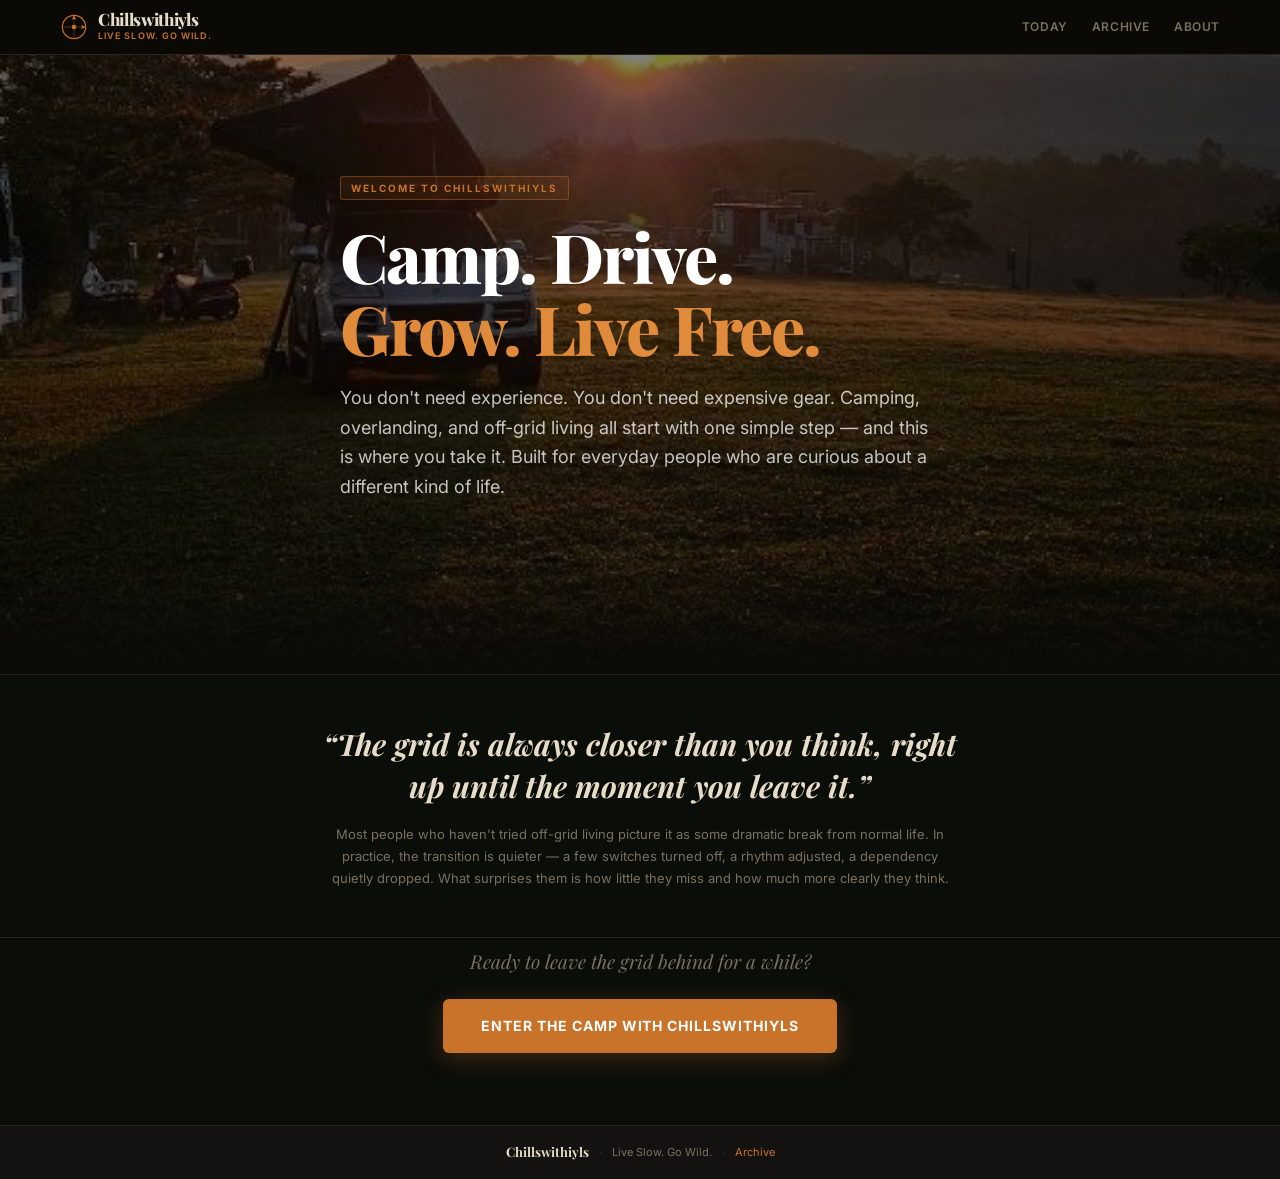
==== commit ca0dee3b: "feat: split into welcome landing (index.html) + full main page (home.html) Welcome page = masthead +" ====
--- a/index.html
+++ b/index.html
@@ -4,19 +4,19 @@
 <meta charset="utf-8">
 <meta name="viewport" content="width=device-width, initial-scale=1">
 <title>Chillswithiyls — Live Slow. Go Wild.</title>
-<meta name="description" content="Discover off-grid living, 4x4 culture, and self-sufficient life. Tutorials, daily briefings and real-world inspiration — for beginners and beyond.">
+<meta name="description" content="Camp. Drive. Grow. Live Free. A welcome to off-grid living, overlanding and self-sufficient life — step inside for tutorials, daily briefings and real-world inspiration.">
 <link rel="canonical" href="https://adamdegoat.github.io/chillswithiyls/">
 <meta property="og:type" content="website">
 <meta property="og:site_name" content="Chillswithiyls">
 <meta property="og:title" content="Chillswithiyls — Live Slow. Go Wild.">
-<meta property="og:description" content="Discover off-grid living, 4x4 culture, and self-sufficient life. Tutorials, daily briefings and real-world inspiration — for beginners and beyond.">
+<meta property="og:description" content="Camp. Drive. Grow. Live Free. A welcome to off-grid living, overlanding and self-sufficient life — step inside for tutorials, daily briefings and real-world inspiration.">
 <meta property="og:image" content="https://adamdegoat.github.io/chillswithiyls/assets/og-default.png">
 <meta property="og:url" content="https://adamdegoat.github.io/chillswithiyls/">
 <meta name="twitter:card" content="summary_large_image">
 <link rel="preconnect" href="https://fonts.googleapis.com">
 <link rel="preconnect" href="https://fonts.gstatic.com" crossorigin>
 <link href="https://fonts.googleapis.com/css2?family=Playfair+Display:ital,wght@0,700;0,800;1,700&family=Inter:wght@400;500;600&display=swap" rel="stylesheet">
-<link rel="stylesheet" href="https://adamdegoat.github.io/chillswithiyls/assets/style.css?v=202606040514">
+<link rel="stylesheet" href="https://adamdegoat.github.io/chillswithiyls/assets/style.css?v=202606111532">
 </head>
 <body>
 
@@ -36,25 +36,21 @@
       </div>
     </a>
     <nav class="mast-nav">
-      <a href="https://adamdegoat.github.io/chillswithiyls/">Today</a>
+      <a href="https://adamdegoat.github.io/chillswithiyls/home.html">Today</a>
       <a href="https://adamdegoat.github.io/chillswithiyls/archive.html">Archive</a>
-      <a href="https://adamdegoat.github.io/chillswithiyls/#how-it-works">About</a>
+      <a href="https://adamdegoat.github.io/chillswithiyls/home.html#how-it-works">About</a>
     </nav>
   </div>
 </header>
 
 
-<main>
+<main class="welcome-main">
   
 <section class="lifestyle-hero">
   <div class="hero-content">
     <span class="hero-eyebrow">Welcome to Chillswithiyls</span>
     <h1 class="hero-headline">Camp. Drive.<br><span>Grow. Live Free.</span></h1>
     <p class="hero-sub">You don't need experience. You don't need expensive gear. Camping, overlanding, and off-grid living all start with one simple step — and this is where you take it. Built for everyday people who are curious about a different kind of life.</p>
-    <div class="hero-actions">
-      <a href="#start-here" class="btn-primary">Start Learning</a>
-      <a href="#from-trail" class="btn-ghost">Today's News</a>
-    </div>
   </div>
 </section>
 
@@ -66,359 +62,14 @@
   </div>
 </section>
 
-  <section class="why-strip"><div class="why-inner"><div class="why-card"><span class="why-number">1 night</span><span class="why-label">Change what feels normal</span><span class="why-desc">A single overnight without electricity and running water is often enough to break the assumption that these things are necessary. Most first-timers wake up feeling more rested, not less — and go home asking the wrong question about what they actually need.</span></div><div class="why-card"><span class="why-number">$0</span><span class="why-label">No licence to camp</span><span class="why-desc">In most of Southeast Asia, the cost of entry to the outdoors is the fuel to get there. National park campsites often cost less than a coffee, and some are entirely free. The barrier is almost never money.</span></div><div class="why-card"><span class="why-number">4 sqm</span><span class="why-label">Enough floor to live on</span><span class="why-desc">A well-organised 4-square-metre camp kitchen can produce better meals than a cluttered suburban one. Constraints force good habits — mise en place, single-pot cooking, less waste. Limitation clarifies.</span></div><div class="why-card"><span class="why-number">72 hrs</span><span class="why-label">Before the phone loses its grip</span><span class="why-desc">Research on nature immersion consistently shows anxiety-reducing effects that compound after roughly three days. The first night is uncomfortable. By the third morning, you are not quite the same person who arrived.</span></div></div></section>
   
-<section class="weather-panel" id="camp-weather">
-  <div class="weather-inner">
-    <div class="weather-bar">
-      <div class="weather-label-col">
-        <span class="weather-label">&#9679; Live</span>
-        <span class="weather-sublabel">Camp Weather</span>
-        <span class="weather-updated" id="weather-updated"></span>
-      </div>
-      <div class="weather-locs" id="weather-grid"><span class="weather-loading">fetching&hellip;</span></div>
-    </div>
-  </div>
-</section>
-<script>
-(function() {
-  var LOCS = [
-    { name: 'Cameron Highlands', sub: 'MY', lat: 4.4696, lon: 101.3810, tz: 'Asia/Kuala_Lumpur' },
-    { name: "Fraser's Hill",     sub: 'MY', lat: 3.7167, lon: 101.7333, tz: 'Asia/Kuala_Lumpur' },
-    { name: 'Taman Negara',      sub: 'MY', lat: 4.7167, lon: 102.3833, tz: 'Asia/Kuala_Lumpur' },
-    { name: 'Chiang Mai',        sub: 'TH', lat: 18.7883, lon: 98.9853, tz: 'Asia/Bangkok' },
-    { name: 'Khao Yai',          sub: 'TH', lat: 14.4260, lon: 101.3686, tz: 'Asia/Bangkok' },
-    { name: 'Krabi',             sub: 'TH', lat: 8.0863,  lon: 98.9063,  tz: 'Asia/Bangkok' }
-  ];
-  var WMO = {
-    0:'\u2600\ufe0f',1:'\ud83c\udf24\ufe0f',2:'\u26c5',3:'\u2601\ufe0f',
-    45:'\ud83c\udf2b\ufe0f',48:'\ud83c\udf2b\ufe0f',
-    51:'\ud83c\udf26\ufe0f',53:'\ud83c\udf26\ufe0f',55:'\ud83c\udf27\ufe0f',
-    61:'\ud83c\udf27\ufe0f',63:'\ud83c\udf27\ufe0f',65:'\ud83c\udf27\ufe0f',
-    80:'\ud83c\udf26\ufe0f',81:'\ud83c\udf27\ufe0f',82:'\u26c8\ufe0f',
-    95:'\u26c8\ufe0f',96:'\u26c8\ufe0f',99:'\u26c8\ufe0f'
-  };
-  function icon(c){ return WMO[c]||WMO[Math.floor(c/10)*10]||'\ud83c\udf21\ufe0f'; }
-  function outlook(rain,wind){
-    if(rain<=20&&wind<=25) return['Good','#87ac65'];
-    if(rain<=50&&wind<=40) return['Fair','#c8a85a'];
-    return['Tough','#c8722a'];
-  }
-  var DAYS=['Sun','Mon','Tue','Wed','Thu','Fri','Sat'];
-  var grid=document.getElementById('weather-grid');
-  var upd=document.getElementById('weather-updated');
-  if(!grid) return;
-  var pending=LOCS.length, items=new Array(LOCS.length);
-  LOCS.forEach(function(loc,idx){
-    fetch('https://api.open-meteo.com/v1/forecast?latitude='+loc.lat+'&longitude='+loc.lon
-      +'&current=temperature_2m,weather_code,wind_speed_10m,relative_humidity_2m,apparent_temperature'
-      +'&daily=weather_code,temperature_2m_max,temperature_2m_min,precipitation_probability_max'
-      +'&timezone='+encodeURIComponent(loc.tz)+'&forecast_days=4')
-    .then(function(r){return r.json();})
-    .then(function(d){
-      var cur=d.current, dl=d.daily;
-      var rain=dl.precipitation_probability_max[0]||0;
-      var ol=outlook(rain,cur.wind_speed_10m);
-      var fcast=dl.time.slice(1,4).map(function(t,i){
-        var day=new Date(t);
-        return '<span class="wf-pill">'
-          +DAYS[day.getDay()].slice(0,2)
-          +' '+icon(dl.weather_code[i+1])
-          +' '+Math.round(dl.temperature_2m_max[i+1])
-          +'/'+Math.round(dl.temperature_2m_min[i+1])+'&deg;'
-          +' <em>'+( dl.precipitation_probability_max[i+1]||0)+'%</em>'
-          +'</span>';
-      }).join('');
-      var el=document.createElement('div');
-      el.className='weather-loc'+(idx===2?' weather-loc--divider':'');
-      el.innerHTML=
-        '<div class="wl-top">'
-          +'<span class="wl-name">'+loc.name+'</span>'
-          +'<span class="wl-country">'+loc.sub+'</span>'
-        +'</div>'
-        +'<div class="wl-main">'
-          +'<span class="wl-icon">'+icon(cur.weather_code)+'</span>'
-          +'<span class="wl-temp">'+Math.round(cur.temperature_2m)+'&deg;</span>'
-          +'<span class="wl-feels">feels '+Math.round(cur.apparent_temperature)+'&deg;</span>'
-          +'<span class="wl-score" style="color:'+ol[1]+'">'+ol[0]+'</span>'
-        +'</div>'
-        +'<div class="wl-meta">'
-          +'<span>&#128167;'+cur.relative_humidity_2m+'%</span>'
-          +'<span>&#128168;'+Math.round(cur.wind_speed_10m)+'km/h</span>'
-          +'<span>&#127783;'+rain+'% rain</span>'
-        +'</div>'
-        +'<div class="wl-forecast">'+fcast+'</div>';
-      items[idx]=el;
-      if(--pending===0){
-        grid.innerHTML='';
-        items.forEach(function(e){if(e)grid.appendChild(e);});
-        var n=new Date();
-        upd.textContent=n.getHours()+':'+(n.getMinutes()<10?'0':'')+n.getMinutes()+' SGT';
-      }
-    }).catch(function(){if(--pending===0&&!grid.children.length)grid.innerHTML='';});
-  });
-})();
-</script>
-
-  
-<section class="the-drop" id="the-drop">
-  <div class="drop-inner">
-    <div class="drop-header">
-      <span class="drop-eyebrow">Today's Briefing</span>
-      <h2 class="drop-heading">The Drop</h2>
-      <p class="drop-sub">Gear, trails, builds, and what's moving in the overlanding and off-grid world.</p>
-    </div>
-    <div class="drop-grid">
-      
-<div class="drop-card">
-  <div class="drop-pill drop-pill--gear">Gear Pick</div>
-  <h3 class="drop-title">REDARC REDWorks Power Panel</h3>
-  <p class="drop-verdict">Pre-wired, plug-and-play off-grid power</p>
-  <p class="drop-body">REDARC&#x27;s REDWorks Power Panel is a purpose-built, pre-wired electrical management unit that integrates solar input, DC-DC charging, and load distribution into a single panel — designed to replace the rat&#x27;s nest most DIY overlanders are running behind their drawer systems. Debuted at Overland Expo West 2026, it addresses the single most common failure point in overlanding electrical builds: poor wiring decisions made under pressure. One honest limitation: it is a REDARC-ecosystem product, meaning it pairs best with REDARC&#x27;s own battery chargers and monitors — mixing brands introduces compatibility headaches.</p>
-  <span class="drop-price">~AUD $450–600 (approx. USD $280–380)</span>
-</div>
-      
-<div class="drop-card">
-  <div class="drop-pill drop-pill--trail">Trail Intel</div>
-  <h3 class="drop-title">Endau Rompin National Park — Selai Entry, Pahang, Malaysia</h3>
-  <p class="drop-access">Unsealed 4WD track from Kahang; min 200mm ground clearance required, low range essential. Expect knee-deep water crossings in wet season.</p>
-  <p class="drop-body">Most overlanders approach Endau Rompin from the Peta gateway in Johor — there&#x27;s a permit office, vehicle shuttles, and clear signage. The Selai entry in Pahang is a different proposition: 4WD-only, longer approach track, no shuttle service, and a road that becomes impassable without recovery gear from October through February. What you get in return is the entire northern section of one of the oldest rainforests on earth almost entirely to yourself. The park&#x27;s interior hasn&#x27;t changed since the last ice age — it shows.</p>
-  <span class="drop-season">Best season: March–September (dry season; hard avoid October–February)</span>
-</div>
-      
-<div class="drop-card">
-  <div class="drop-pill drop-pill--build">Build Tip</div>
-  <h3 class="drop-title">Wiring a DC-DC charger to your auxiliary battery</h3>
-  <ol class='drop-steps'><li>Size the charger to your alternator: a 40A charger on a 100A alternator is healthy; beyond 40% of rated alternator output you risk heat and long-term wear. When in doubt, go smaller.</li><li>Run dedicated cable directly from the starter battery positive terminal to the charger input — minimum 6mm² (AWG 10) for a 20A charger, 10mm² (AWG 8) for a 40A. Never tap into an existing accessory circuit.</li><li>Fuse within 300mm of each battery connection — one at the starter battery, one at the auxiliary. Fuse rating matches cable capacity, not charger draw.</li><li>Mount the charger in a ventilated location: DC-DC units generate significant heat at full load and will throttle output if ambient temperature exceeds their thermal threshold. Under the bonnet is common; inside an enclosed drawer cabinet is not.</li><li>Connect the sense wire (if present) to the starter battery positive so the charger reads actual voltage and avoids false termination — this alone can add 10–15% to your auxiliary charge capacity per drive.</li></ol>
-</div>
-      
-<div class="drop-card">
-  <div class="drop-pill drop-pill--radar">On The Radar</div>
-  <ul class="drop-radar"><li>Overland Expo West 2026 wrapped in Flagstaff with 28,500+ attendees — the Nissan Frontier PRO-4X was named this year&#x27;s Ultimate Build platform, signalling that mid-size pickups are now the mainstream overland choice, not the outlier.</li><li>REDARC debuted its REDWorks Power Panel at Expo West alongside Winnebago&#x27;s new ARKA RAM 550 expedition vehicle — two products aimed squarely at reducing the technical barrier to entry for serious off-grid builds.</li><li>Sabah&#x27;s 9th Penampang 4x4 Kaamatan Challenge (May 22–24) merged off-road competition with the Kaamatan harvest festival, drawing teams from across Borneo — the cultural crossover format is quietly becoming a model for SEA events.</li></ul>
-</div>
-    </div>
-  </div>
-</section>
-  
-<section class="from-trail" id="from-trail">
-  <div class="section-inner">
-    <div class="section-header">
-      <h2 class="section-title">From The Trail</h2>
-      <span class="section-sub">Camping, overlanding and off-grid news from Southeast Asia and beyond.</span>
-    </div>
-    <div class="news-grid">
-<a class="news-card" href="https://www.theborneopost.com/2026/04/18/bigger-4x4-challenge-could-enhance-sibus-tourism-appeal-says-mp/" target="_blank" rel="noopener">
-  <div class="news-img news-img--none"></div>
-  <div class="news-body">
-    <span class="news-source">Borneo Post</span>
-    <p class="news-hed">Bigger 4x4 challenge could enhance Sibu&#x27;s tourism appeal, says MP</p>
-    <p class="news-sum">Sibu&#x27;s 10th annual 4x4 off-road championship drew teams from Brunei, Sabah, and across Sarawak, with the local MP calling for a scaled-up event to cement Sibu as a regional off-road tourism destination.</p>
-  </div>
-</a>
-<a class="news-card" href="https://www.theborneopost.com/2026/04/27/offroading-with-the-iron-lady-of-4x4-alison-murugesu/" target="_blank" rel="noopener">
-  <div class="news-img news-img--none"></div>
-  <div class="news-body">
-    <span class="news-source">Borneo Post</span>
-    <p class="news-hed">Offroading with the Iron Lady of 4x4, Alison Murugesu</p>
-    <p class="news-sum">Profile of Alison Murugesu, the veteran female 4x4 driver and motorsport organiser who has been a fixture in Borneo&#x27;s off-road scene for more than two decades — and is still the one finishing when others don&#x27;t.</p>
-  </div>
-</a>
-<a class="news-card" href="https://www.borneotalk.com/post/eventful-year-sarawak-calendar-of-tourism-events-2026-launched" target="_blank" rel="noopener">
-  <div class="news-img" style="background-image:url(https://static.wixstatic.com/media/2d6c87_96bb8638eea84d3b9d8fc3795088167b~mv2.jpg)"></div>
-  <div class="news-body">
-    <span class="news-source">Borneo Talk</span>
-    <p class="news-hed">Eventful Year: Sarawak Calendar of Tourism Events 2026 Launched</p>
-    <p class="news-sum">Sarawak&#x27;s official 2026 tourism calendar includes the 9th Sarawak International 4x4 Jamboree as a headline adventure event, with the state doubling down on off-road tourism as a growth sector.</p>
-  </div>
-</a>
-<a class="news-card" href="https://www.dailyexpress.com.my/news/279692/charity-ride-in-support-of-kinabalu-pink-ribbon/" target="_blank" rel="noopener">
-  <div class="news-img news-img--none"></div>
-  <div class="news-body">
-    <span class="news-source">Daily Express Malaysia</span>
-    <p class="news-hed">Penampang 4x4 Club launches charity ride for Kinabalu Pink Ribbon</p>
-    <p class="news-sum">The Penampang 4x4 Club announced a community charity ride running alongside their annual Kaamatan off-road challenge in Sabah, raising funds for the Kinabalu Pink Ribbon breast cancer support organisation.</p>
-  </div>
-</a>
-<a class="news-card" href="https://www.nationthailand.com/news/tourism/40060414" target="_blank" rel="noopener">
-  <div class="news-img" style="background-image:url(https://media.nationthailand.com/uploads/images/md/2025/12/vcYXet8iMg9zc5NilU7W.webp?x-image-process=style/md-webp)"></div>
-  <div class="news-body">
-    <span class="news-source">The Nation Thailand</span>
-    <p class="news-hed">39 free camping sites across Thailand for New Year 2026 holidays</p>
-    <p class="news-sum">Thailand&#x27;s Department of Highways opened 39 complimentary camping locations nationwide for the holiday period, complete with water and restroom facilities — a signal that the government is actively building infrastructure for road-trip and overland culture.</p>
-  </div>
-</a></div>
-  </div>
-</section>
-  
-<section class="cayenne-country" id="cayenne-country">
-  <div class="section-inner">
-    <div class="section-header">
-      <h2 class="section-title">Cayenne Country</h2>
-      <span class="section-sub">Porsche Cayenne builds, overland culture, and 4x4 news — updated daily.</span>
-    </div>
-    <div class="cayenne-card">
-      <div class="cayenne-eyebrow">
-        <span class="cayenne-pill">Today's Feature</span>
-        <span class="cayenne-source">ArenaEV &middot; 2025-12-03</span>
-      </div>
-      <h3 class="cayenne-headline">
-        <a href="https://www.arenaev.com/the_new_porsche_cayenne_electric_shifts_offroad_expectations-news-5379.php" target="_blank" rel="noopener">The New Porsche Cayenne Electric Shifts Off-Road Expectations</a>
-      </h3>
-      <p class="cayenne-body">Porsche&#x27;s all-electric Cayenne has surprised its own engineers by outperforming the combustion model in off-road trials — including dune driving in Dubai — thanks to low-mounted battery packs that drop the centre of gravity, an Active Ride System, and torque delivery that the ICE version cannot match in low-speed technical terrain. With 850kW of combined output, 19-inch wading depth, and selectable off-road programmes, the Cayenne Electric is the most capable Cayenne ever built for hard terrain — which raises genuinely interesting questions for the overlanding community about where the platform goes next.</p>
-      <ul class="cayenne-notes"><li style="margin-bottom:8px">A second-generation Porsche Cayenne off-road build covered by Pickup Truck Talk — Eurowise lift kit, Falken Wildpeak tyres, full underbody protection — continues to attract attention as proof that the 957 platform is one of the most credible budget overlanding entries wearing a European badge.</li><li style="margin-bottom:8px">Peach Overlanding&#x27;s guide to the Cayenne as an overlanding platform makes the case for the 955, 957, and 958 generations as the sweet spot — capable drivetrains, genuine low range on the right spec, and a parts ecosystem that has finally matured enough to support serious builds without dealership dependency.</li></ul>
-    </div>
-  </div>
-</section>
-  
-<section class="tutorials" id="start-here">
-  <div class="tutorials-inner">
-    <p class="section-label">Beginner Guides</p>
-    <h2 class="section-heading">Never Done This Before? Start Here.</h2>
-    <p class="section-sub">Six plain-English guides for complete beginners. No jargon, no expensive gear lists — just the real stuff that actually works.</p>
-    <div class="tutorial-grid">
-
-      <a class="tutorial-card" href="https://adamdegoat.github.io/chillswithiyls/guides/first-camping-trip.html" style="background-image: linear-gradient(to bottom, transparent 20%, rgba(0,0,0,0.9) 100%), url('https://images.unsplash.com/photo-1504280390367-361c6d9f38f4?auto=format&fit=crop&w=800&q=80'); background-color:#100c08;">
-        <span class="tutorial-icon">🏕️</span>
-        <span class="tutorial-pill">Start Here</span>
-        <div class="tutorial-body">
-          <h3 class="tutorial-title">Your Very First Camping Trip</h3>
-          <p class="tutorial-desc">Never camped before? This is the only guide you need. The real packing list, where to go, and what nobody tells you about your first night outdoors.</p>
-          <span class="tutorial-cta">Read the guide →</span>
-        </div>
-      </a>
-
-      <a class="tutorial-card" href="https://adamdegoat.github.io/chillswithiyls/guides/build-a-campfire.html" style="background-image: linear-gradient(to bottom, transparent 20%, rgba(0,0,0,0.9) 100%), url('https://images.unsplash.com/photo-1455763916899-e8b50eca9967?auto=format&fit=crop&w=800&q=80'); background-color:#12080a;">
-        <span class="tutorial-icon">🔥</span>
-        <span class="tutorial-pill">Beginner</span>
-        <div class="tutorial-body">
-          <h3 class="tutorial-title">Build a Campfire That Actually Works</h3>
-          <p class="tutorial-desc">Most people get this wrong. One simple method — three types of wood, the right order — means a fire that lights first time and lasts all night.</p>
-          <span class="tutorial-cta">Read the guide →</span>
-        </div>
-      </a>
-
-      <a class="tutorial-card" href="https://adamdegoat.github.io/chillswithiyls/guides/first-off-road.html" style="background-image: linear-gradient(to bottom, transparent 20%, rgba(0,0,0,0.9) 100%), url('https://images.unsplash.com/photo-1469474968028-56623f02e42e?auto=format&fit=crop&w=800&q=80'); background-color:#1a120a;">
-        <span class="tutorial-icon">🛻</span>
-        <span class="tutorial-pill">Beginner</span>
-        <div class="tutorial-body">
-          <h3 class="tutorial-title">Take Your Car Off-Road for the First Time</h3>
-          <p class="tutorial-desc">You don't need a Land Cruiser or years of experience. Here's how to take any car off the sealed road safely — and what to do if you get stuck.</p>
-          <span class="tutorial-cta">Read the guide →</span>
-        </div>
-      </a>
-
-      <a class="tutorial-card" href="https://adamdegoat.github.io/chillswithiyls/guides/safe-water.html" style="background-image: linear-gradient(to bottom, transparent 20%, rgba(0,0,0,0.9) 100%), url('https://images.unsplash.com/photo-1441974231531-c6227db76b6e?auto=format&fit=crop&w=800&q=80'); background-color:#081008;">
-        <span class="tutorial-icon">💧</span>
-        <span class="tutorial-pill">Beginner</span>
-        <div class="tutorial-body">
-          <h3 class="tutorial-title">Drinking Water in the Wild — Made Simple</h3>
-          <p class="tutorial-desc">A $15 filter and three things to remember. Never worry about finding clean water on a camping trip again.</p>
-          <span class="tutorial-cta">Read the guide →</span>
-        </div>
-      </a>
-
-      <a class="tutorial-card" href="https://adamdegoat.github.io/chillswithiyls/guides/grow-your-own.html" style="background-image: linear-gradient(to bottom, transparent 20%, rgba(0,0,0,0.9) 100%), url('https://images.unsplash.com/photo-1416879595882-3373a0480b5b?auto=format&fit=crop&w=800&q=80'); background-color:#0a1508;">
-        <span class="tutorial-icon">🌿</span>
-        <span class="tutorial-pill">Quick Win</span>
-        <div class="tutorial-body">
-          <h3 class="tutorial-title">Grow Real Food — Even on a Balcony</h3>
-          <p class="tutorial-desc">One pot, four plants, six weeks. Here's exactly what to grow if you've never grown anything before.</p>
-          <span class="tutorial-cta">Read the guide →</span>
-        </div>
-      </a>
-
-      <a class="tutorial-card" href="https://adamdegoat.github.io/chillswithiyls/guides/solar-basics.html" style="background-image: linear-gradient(to bottom, transparent 20%, rgba(0,0,0,0.9) 100%), url('https://images.unsplash.com/photo-1509391366360-2e959784a276?auto=format&fit=crop&w=800&q=80'); background-color:#1a1508;">
-        <span class="tutorial-icon">☀️</span>
-        <span class="tutorial-pill">Beginner</span>
-        <div class="tutorial-body">
-          <h3 class="tutorial-title">Solar Power — No Jargon, No Confusion</h3>
-          <p class="tutorial-desc">How to charge your phone, run a light, and power a whole campsite using nothing but sunshine. Explained like you're hearing it for the first time.</p>
-          <span class="tutorial-cta">Read the guide →</span>
-        </div>
-      </a>
-
-    </div>
-  </div>
+<section class="welcome-enter">
+  <p class="welcome-enter-line">Ready to leave the grid behind for a while?</p>
+  <a href="https://adamdegoat.github.io/chillswithiyls/home.html" class="btn-primary btn-enter">Enter the camp with Chillswithiyls</a>
 </section>
 
-  
-<section class="tips-section" id="tips">
-  <div class="tips-inner">
-    <div class="tips-header">
-      <span class="tips-eyebrow">Practical Knowledge</span>
-      <h2 class="tips-title">Tips for the Trail &amp; the Mind</h2>
-      <p class="tips-sub">Field-tested camping know-how and the mindset shifts that make off-grid living stick.</p>
-    </div>
-    <div class="tips-columns">
-      <div class="tips-col">
-        <h3 class="tips-col-heading"><span class="tips-col-icon">&#x26FA;</span> Camping Tips</h3>
-        <ul class="tips-list"><li class="tips-item"><span class="tips-item-label">Set camp before you&#x27;re tired</span><span class="tips-item-body">Decision-making degrades fast in the late afternoon after a long drive. If you&#x27;re choosing a campsite while hungry and exhausted, you&#x27;ll make poor decisions — camping on a slope, facing the wind wrong, picking a site that drains into your tent. Arrive early, or stop earlier than feels necessary.</span></li><li class="tips-item"><span class="tips-item-label">Level your sleeping surface, not just your tent</span><span class="tips-item-body">A tent that looks flat often has a subtle slope you won&#x27;t notice until 3am, when you&#x27;ve slid to one end of your sleeping bag. Lie flat in the spot before you stake down. Add a folded towel under the pad if needed — your back will thank you by morning three.</span></li><li class="tips-item"><span class="tips-item-label">Grey water goes 50 metres from water</span><span class="tips-item-body">Washing-up water — even with biodegradable soap — carries oils, food particles, and bacteria. Scatter it well away from rivers and streams, in a wide area on open ground where it can filter through soil. This rule matters more in hot climates where breakdown is slower than it looks.</span></li><li class="tips-item"><span class="tips-item-label">Fire safety starts with the site</span><span class="tips-item-body">Before you light anything, clear a 1.5-metre radius of dry vegetation and know where the wind is going. A fire that stays manageable is built in a cleared area on mineral soil — not a ring of rocks sitting on top of leaf litter, which insulates heat and can ignite the ground below you.</span></li><li class="tips-item"><span class="tips-item-label">Peg all four corners before you sleep</span><span class="tips-item-body">Leaving a corner unpegged &#x27;just for tonight&#x27; is how tents end up across the campsite. Even calm nights surprise you, especially at altitude or in open terrain. Stake every corner, then run a finger along each seam. Do it once and you will do it forever.</span></li><li class="tips-item"><span class="tips-item-label">Water is always heavier than you planned for</span><span class="tips-item-body">Standard advice is 2L of water per person per day. In Southeast Asian heat, budget 4L minimum and carry 6L if you&#x27;re not certain of a water source along the way. Dehydration in the tropics happens fast and recovers slow — by the time you&#x27;re thirsty, you&#x27;re already behind.</span></li></ul>
-      </div>
-      <div class="tips-col">
-        <h3 class="tips-col-heading"><span class="tips-col-icon">&#x1F331;</span> Self-Reliance &amp; Mindset</h3>
-        <ul class="tips-list"><li class="tips-item"><span class="tips-item-label">Slow down before you&#x27;re forced to</span><span class="tips-item-body">Most people arrive at camp still running at city speed — urgent, task-focused, checking things off. If you don&#x27;t consciously downshift, you&#x27;ll spend the first half of your trip being efficient instead of present. The transition is a choice, not a feeling that arrives on its own.</span></li><li class="tips-item"><span class="tips-item-label">Discomfort is information, not failure</span><span class="tips-item-body">The rain, the bad sleep, the meal that didn&#x27;t work — none of it means you&#x27;re doing it wrong. Discomfort is your system recalibrating to conditions without padding. The useful question is not &#x27;how do I fix this&#x27; but &#x27;what does this teach me about what I actually need.&#x27;</span></li><li class="tips-item"><span class="tips-item-label">Leave margin</span><span class="tips-item-body">Build more time into a trip than you think you need. The buffer is where the best moments happen — the spontaneous swim, the campfire conversation that ran long, the unexpected track you decided to follow. Tight itineraries trade those moments for logistics.</span></li><li class="tips-item"><span class="tips-item-label">Know your baseline before you leave it</span><span class="tips-item-body">You will not know what genuinely matters to you about daily life until you have removed it for a week. The things you miss are information. The things you forget to miss are more information. Don&#x27;t come home and immediately rebuild the old routine without reading what the absence taught you.</span></li><li class="tips-item"><span class="tips-item-label">The truck is not the point</span><span class="tips-item-body">The vehicle, the gear, the setup — none of it matters as much as the decision to go. People with a bare-bones setup and a clear destination consistently have better trips than people with a perfect rig and no particular goal. Start with where you want to be. The gear follows.</span></li><li class="tips-item"><span class="tips-item-label">Failure is load-bearing</span><span class="tips-item-body">Every experienced off-gridder or overlander you admire has a catalogue of things that went wrong. They are not successful despite those failures — they are capable because of them. The mistake is not a detour from the learning. It is the learning.</span></li></ul>
-      </div>
-    </div>
-  </div>
-</section>
 </main>
 
-
-<section class="how-it-works" id="how-it-works">
-  <div class="hiw-inner">
-    <div class="hiw-header">
-      <span class="hiw-eyebrow">The Intelligence Behind the Brand</span>
-      <h2 class="hiw-title">A self-improving AI system. Fresh content, every morning.</h2>
-      <p class="hiw-sub">Chillswithiyls isn't a blog. It's a living system that researches, writes, edits, and publishes autonomously — then learns from every reader signal to get sharper over time.</p>
-    </div>
-    <div class="hiw-grid">
-      <div class="hiw-card">
-        <div class="hiw-icon">◈</div>
-        <h3>Content DNA</h3>
-        <p>Every article starts with a DNA pick — content type, theme, terrain, vehicle, tone — selected by a learned playbook that knows what the audience responds to.</p>
-      </div>
-      <div class="hiw-card">
-        <div class="hiw-icon">◎</div>
-        <h3>AI Drafting + Editing</h3>
-        <p>A Sonnet subagent drafts the feature. Claude Opus judges it against craft standards, sharpens the hook, and publishes only the best version.</p>
-      </div>
-      <div class="hiw-card">
-        <div class="hiw-icon">◐</div>
-        <h3>Live Web Research</h3>
-        <p>Before every publish, the system scans real overlanding and off-grid sources for the five most relevant current stories. No recycled content.</p>
-      </div>
-      <div class="hiw-card">
-        <div class="hiw-icon">◑</div>
-        <h3>Self-Improving Loop</h3>
-        <p>Reader signals feed back into a weighted playbook. What lands gets promoted. What doesn't gets retired. The system learns your audience — without being told.</p>
-      </div>
-      <div class="hiw-card">
-        <div class="hiw-icon">◒</div>
-        <h3>Autonomous Pipeline</h3>
-        <p>DNA → Draft → Edit → Publish → Push. The entire cycle runs at 08:00 SGT every morning without a single human keystroke.</p>
-      </div>
-      <div class="hiw-card">
-        <div class="hiw-icon">◓</div>
-        <h3>Weekly Freshness</h3>
-        <p>Every Monday, the system scans for emerging terrain types, new builds, and trending off-grid techniques — and injects them into its own topic pool.</p>
-      </div>
-    </div>
-    <div class="hiw-flow">
-      <div class="flow-step">DNA<br><span>Learned pick</span></div>
-      <div class="flow-arrow">→</div>
-      <div class="flow-step">Draft<br><span>Sonnet</span></div>
-      <div class="flow-arrow">→</div>
-      <div class="flow-step">Edit<br><span>Opus</span></div>
-      <div class="flow-arrow">→</div>
-      <div class="flow-step">Publish<br><span>Auto push</span></div>
-      <div class="flow-arrow">→</div>
-      <div class="flow-step">Signal<br><span>Reader data</span></div>
-      <div class="flow-arrow">→</div>
-      <div class="flow-step">Learn<br><span>Playbook</span></div>
-    </div>
-    <p class="hiw-powered">Powered by <strong>Claude Opus</strong> — Anthropic's frontier AI model.</p>
-  </div>
-</section>
 
 
 <footer class="site-footer">
